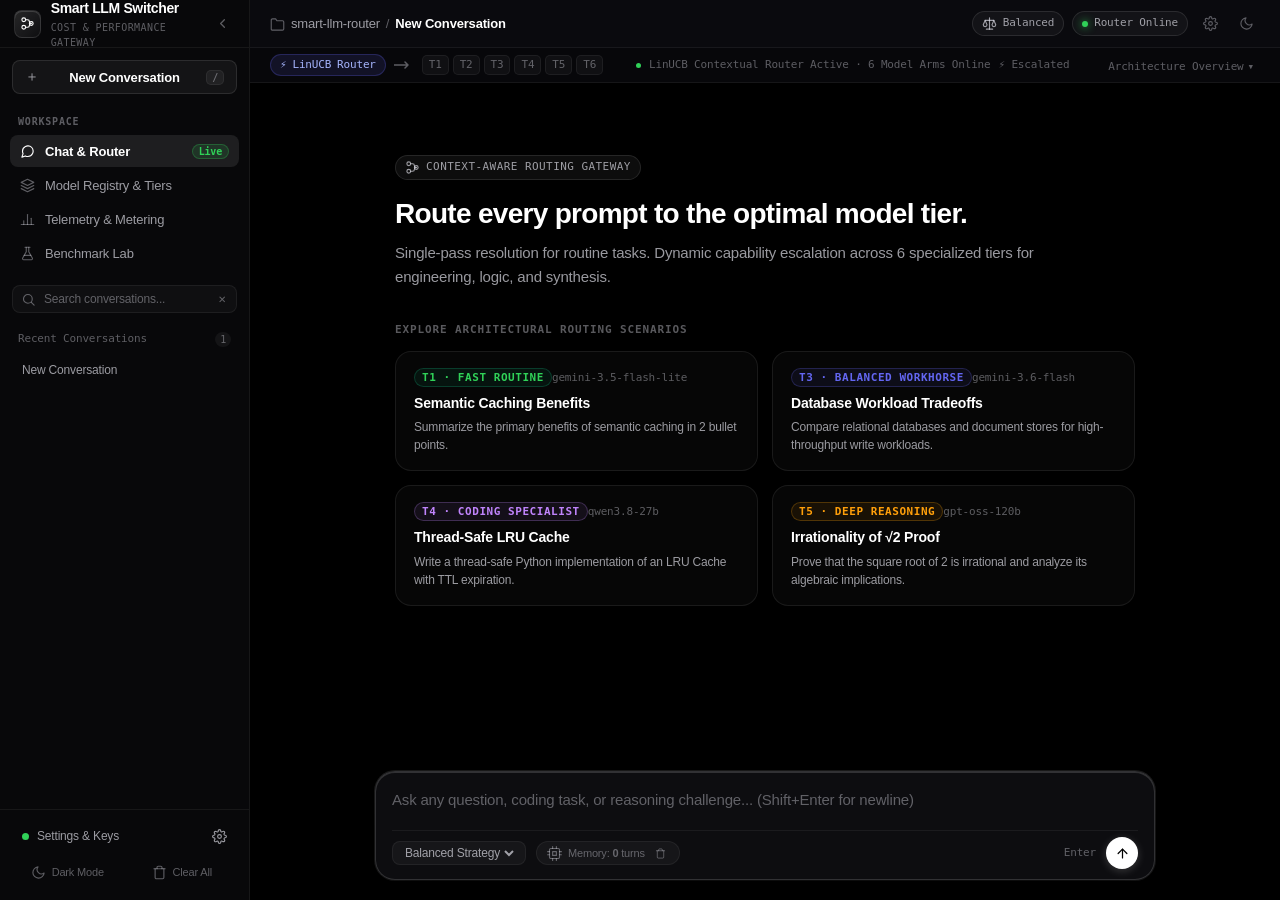
==== frontend/index.html @ 446f5438 "refactor: reorganize project into clean professional architecture (backend, frontend, docs, benchmar" ====
<!DOCTYPE html>
<html lang="en" data-theme="dark">
<head>
  <meta charset="UTF-8" />
  <meta name="viewport" content="width=device-width, initial-scale=1.0" />
  <title>Smart LLM Switcher | Context-Aware Cost &amp; Performance Gateway</title>
  <link rel="icon" href="data:image/svg+xml,<svg xmlns='http://www.w3.org/2000/svg' viewBox='0 0 24 24' fill='none' stroke='%23EDEDEF' stroke-width='2' stroke-linecap='round' stroke-linejoin='round'><circle cx='6' cy='6' r='3'/><circle cx='6' cy='18' r='3'/><circle cx='18' cy='12' r='3'/><path d='M9 6h3a3 3 0 0 1 3 3v0a3 3 0 0 0 3 3'/><path d='M9 18h3a3 3 0 0 0 3-3v0a3 3 0 0 1 3-3'/></svg>" />
  <link rel="stylesheet" href="/static/vendor/katex.min.css" />
  <link rel="stylesheet" href="/static/style.css?v=2.7" />
</head>
<body>
<!-- Global SVG Symbols Defs -->
<svg width="0" height="0" style="position:absolute" aria-hidden="true">
  <defs>
    <!-- Smart LLM Router Emblem -->
    <symbol id="i-router" viewBox="0 0 24 24" fill="none" stroke="currentColor" stroke-width="1.8" stroke-linecap="round" stroke-linejoin="round">
      <rect x="2" y="14" width="20" height="8" rx="2"/>
      <path d="M6 18h.01M10 18h.01"/>
      <path d="M14 6l-2-4-2 4"/>
      <path d="M12 2v8"/>
      <path d="M4 10a8 8 0 0 1 16 0"/>
    </symbol>
    <symbol id="i-node-switch" viewBox="0 0 24 24" fill="none" stroke="currentColor" stroke-width="1.8" stroke-linecap="round" stroke-linejoin="round">
      <circle cx="6" cy="6" r="3"/>
      <circle cx="6" cy="18" r="3"/>
      <circle cx="18" cy="12" r="3"/>
      <path d="M9 6h3a3 3 0 0 1 3 3v0a3 3 0 0 0 3 3"/>
      <path d="M9 18h3a3 3 0 0 0 3-3v0a3 3 0 0 1 3-3"/>
    </symbol>
    <symbol id="i-bolt" viewBox="0 0 24 24" fill="none" stroke="currentColor" stroke-width="1.8" stroke-linecap="round" stroke-linejoin="round">
      <polygon points="13 2 3 14 12 14 11 22 21 10 12 10 13 2"/>
    </symbol>
    <symbol id="i-layers" viewBox="0 0 24 24" fill="none" stroke="currentColor" stroke-width="1.8" stroke-linecap="round" stroke-linejoin="round">
      <polygon points="12 2 2 7 12 12 22 7 12 2"/>
      <polyline points="2 17 12 22 22 17"/>
      <polyline points="2 12 12 17 22 12"/>
    </symbol>
    <symbol id="i-chev-left" viewBox="0 0 24 24" fill="none" stroke="currentColor" stroke-width="2" stroke-linecap="round" stroke-linejoin="round">
      <path d="M15 18l-6-6 6-6"/>
    </symbol>
    <symbol id="i-chev-down" viewBox="0 0 24 24" fill="none" stroke="currentColor" stroke-width="2" stroke-linecap="round" stroke-linejoin="round">
      <path d="M6 9l6 6 6-6"/>
    </symbol>
    <symbol id="i-search" viewBox="0 0 24 24" fill="none" stroke="currentColor" stroke-width="1.8" stroke-linecap="round" stroke-linejoin="round">
      <circle cx="11" cy="11" r="7"/><path d="M16.5 16.5 21 21"/>
    </symbol>
    <symbol id="i-chat" viewBox="0 0 24 24" fill="none" stroke="currentColor" stroke-width="1.8" stroke-linecap="round" stroke-linejoin="round">
      <path d="M21 11.5a8.38 8.38 0 0 1-.9 3.8 8.5 8.5 0 0 1-7.6 4.7 8.38 8.38 0 0 1-3.8-.9L3 21l1.9-5.7a8.38 8.38 0 0 1-.9-3.8 8.5 8.5 0 0 1 4.7-7.6 8.38 8.38 0 0 1 3.8-.9h.5a8.48 8.48 0 0 1 8 8v.5z"/>
    </symbol>
    <symbol id="i-chart" viewBox="0 0 24 24" fill="none" stroke="currentColor" stroke-width="1.8" stroke-linecap="round" stroke-linejoin="round">
      <line x1="18" y1="20" x2="18" y2="10"/>
      <line x1="12" y1="20" x2="12" y2="4"/>
      <line x1="6" y1="20" x2="6" y2="14"/>
      <line x1="2" y1="20" x2="22" y2="20"/>
    </symbol>
    <symbol id="i-flask" viewBox="0 0 24 24" fill="none" stroke="currentColor" stroke-width="1.8" stroke-linecap="round" stroke-linejoin="round">
      <path d="M10 2v7.31L4.1 19.46A2 2 0 0 0 5.8 22h12.4a2 2 0 0 0 1.7-2.54L14 9.31V2"/>
      <line x1="8" y1="2" x2="16" y2="2"/>
      <line x1="6.8" y1="15" x2="17.2" y2="15"/>
    </symbol>
    <symbol id="i-gear" viewBox="0 0 24 24" fill="none" stroke="currentColor" stroke-width="1.8" stroke-linecap="round" stroke-linejoin="round">
      <circle cx="12" cy="12" r="3"/>
      <path d="M19.4 15a1.65 1.65 0 0 0 .33 1.82l.06.06a2 2 0 0 1 0 2.83 2 2 0 0 1-2.83 0l-.06-.06a1.65 1.65 0 0 0-1.82-.33 1.65 1.65 0 0 0-1 1.51V21a2 2 0 0 1-2 2 2 2 0 0 1-2-2v-.09A1.65 1.65 0 0 0 9 19.4a1.65 1.65 0 0 0-1.82.33l-.06.06a2 2 0 0 1-2.83 0 2 2 0 0 1 0-2.83l.06-.06a1.65 1.65 0 0 0 .33-1.82 1.65 1.65 0 0 0-1.51-1H3a2 2 0 0 1-2-2 2 2 0 0 1 2-2h.09A1.65 1.65 0 0 0 4.6 9a1.65 1.65 0 0 0-.33-1.82l-.06-.06a2 2 0 0 1 0-2.83 2 2 0 0 1 2.83 0l.06.06a1.65 1.65 0 0 0 1.82.33H9a1.65 1.65 0 0 0 1-1.51V3a2 2 0 0 1 2-2 2 2 0 0 1 2 2v.09a1.65 1.65 0 0 0 1 1.51 1.65 1.65 0 0 0 1.82-.33l.06-.06a2 2 0 0 1 2.83 0 2 2 0 0 1 0 2.83l-.06.06a1.65 1.65 0 0 0-.33 1.82V9a1.65 1.65 0 0 0 1.51 1H21a2 2 0 0 1 2 2 2 2 0 0 1-2 2h-.09a1.65 1.65 0 0 0-1.51 1z"/>
    </symbol>
    <symbol id="i-moon" viewBox="0 0 24 24" fill="none" stroke="currentColor" stroke-width="1.8" stroke-linecap="round" stroke-linejoin="round">
      <path d="M21 12.79A9 9 0 1 1 11.21 3 7 7 0 0 0 21 12.79z"/>
    </symbol>
    <symbol id="i-sun" viewBox="0 0 24 24" fill="none" stroke="currentColor" stroke-width="1.8" stroke-linecap="round" stroke-linejoin="round">
      <circle cx="12" cy="12" r="5"/>
      <line x1="12" y1="1" x2="12" y2="3"/>
      <line x1="12" y1="21" x2="12" y2="23"/>
      <line x1="4.22" y1="4.22" x2="5.64" y2="5.64"/>
      <line x1="18.36" y1="18.36" x2="19.78" y2="19.78"/>
      <line x1="1" y1="12" x2="3" y2="12"/>
      <line x1="21" y1="12" x2="23" y2="12"/>
      <line x1="4.22" y1="19.78" x2="5.64" y2="18.36"/>
      <line x1="18.36" y1="5.64" x2="19.78" y2="4.22"/>
    </symbol>
    <symbol id="i-trash" viewBox="0 0 24 24" fill="none" stroke="currentColor" stroke-width="1.8" stroke-linecap="round" stroke-linejoin="round">
      <polyline points="3 6 5 6 21 6"/>
      <path d="M19 6v14a2 2 0 0 1-2 2H7a2 2 0 0 1-2-2V6m3 0V4a2 2 0 0 1 2-2h4a2 2 0 0 1 2 2v2"/>
    </symbol>
    <symbol id="i-cpu" viewBox="0 0 24 24" fill="none" stroke="currentColor" stroke-width="1.8" stroke-linecap="round" stroke-linejoin="round">
      <rect x="4" y="4" width="16" height="16" rx="2"/>
      <rect x="9" y="9" width="6" height="6"/>
      <line x1="9" y1="1" x2="9" y2="4"/>
      <line x1="15" y1="1" x2="15" y2="4"/>
      <line x1="9" y1="20" x2="9" y2="23"/>
      <line x1="15" y1="20" x2="15" y2="23"/>
      <line x1="20" y1="9" x2="23" y2="9"/>
      <line x1="20" y1="14" x2="23" y2="14"/>
      <line x1="1" y1="9" x2="4" y2="9"/>
      <line x1="1" y1="14" x2="4" y2="14"/>
    </symbol>
    <symbol id="i-swap" viewBox="0 0 24 24" fill="none" stroke="currentColor" stroke-width="1.8" stroke-linecap="round" stroke-linejoin="round">
      <polyline points="17 1 21 5 17 9"/>
      <path d="M3 11V9a4 4 0 0 1 4-4h14"/>
      <polyline points="7 23 3 19 7 15"/>
      <path d="M21 13v2a4 4 0 0 1-4 4H3"/>
    </symbol>
    <symbol id="i-eye" viewBox="0 0 24 24" fill="none" stroke="currentColor" stroke-width="1.8" stroke-linecap="round" stroke-linejoin="round">
      <path d="M1 12s4-8 11-8 11 8 11 8-4 8-11 8-11-8-11-8z"/>
      <circle cx="12" cy="12" r="3"/>
    </symbol>
    <symbol id="i-lock" viewBox="0 0 24 24" fill="none" stroke="currentColor" stroke-width="1.8" stroke-linecap="round" stroke-linejoin="round">
      <rect x="3" y="11" width="18" height="11" rx="2" ry="2"/>
      <path d="M7 11V7a5 5 0 0 1 10 0v4"/>
    </symbol>
    <symbol id="i-arrow-up" viewBox="0 0 24 24" fill="none" stroke="currentColor" stroke-width="2" stroke-linecap="round" stroke-linejoin="round">
      <line x1="12" y1="19" x2="12" y2="5"/>
      <polyline points="5 12 12 5 19 12"/>
    </symbol>
    <symbol id="i-stop" viewBox="0 0 24 24" fill="currentColor">
      <rect x="6" y="6" width="12" height="12" rx="2"/>
    </symbol>
    <symbol id="i-bars" viewBox="0 0 24 24" fill="none" stroke="currentColor" stroke-width="2" stroke-linecap="round" stroke-linejoin="round">
      <line x1="3" y1="12" x2="21" y2="12"/>
      <line x1="3" y1="6" x2="21" y2="6"/>
      <line x1="3" y1="18" x2="21" y2="18"/>
    </symbol>
    <symbol id="i-copy" viewBox="0 0 24 24" fill="none" stroke="currentColor" stroke-width="1.8" stroke-linecap="round" stroke-linejoin="round">
      <rect x="9" y="9" width="13" height="13" rx="2" ry="2"/>
      <path d="M5 15H4a2 2 0 0 1-2-2V4a2 2 0 0 1 2-2h9a2 2 0 0 1 2 2v1"/>
    </symbol>
    <symbol id="i-thumb-up" viewBox="0 0 24 24" fill="none" stroke="currentColor" stroke-width="1.8" stroke-linecap="round" stroke-linejoin="round">
      <path d="M14 9V5a3 3 0 0 0-3-3l-4 9v11h11.28a2 2 0 0 0 2-1.7l1.38-9a2 2 0 0 0-2-2.3zM7 22H4a2 2 0 0 1-2-2v-7a2 2 0 0 1 2-2h3"/>
    </symbol>
    <symbol id="i-thumb-down" viewBox="0 0 24 24" fill="none" stroke="currentColor" stroke-width="1.8" stroke-linecap="round" stroke-linejoin="round">
      <path d="M10 15v4a3 3 0 0 0 3 3l4-9V2H5.72a2 2 0 0 0-2 1.7l-1.38 9a2 2 0 0 0 2 2.3zm7-13h3a2 2 0 0 1 2 2v7a2 2 0 0 1-2 2h-3"/>
    </symbol>
    <symbol id="i-code" viewBox="0 0 24 24" fill="none" stroke="currentColor" stroke-width="1.8" stroke-linecap="round" stroke-linejoin="round">
      <polyline points="16 18 22 12 16 6"/>
      <polyline points="8 6 2 12 8 18"/>
    </symbol>
    <symbol id="i-check" viewBox="0 0 24 24" fill="none" stroke="currentColor" stroke-width="2.2" stroke-linecap="round" stroke-linejoin="round">
      <polyline points="20 6 9 17 4 12"/>
    </symbol>
    <symbol id="i-folder" viewBox="0 0 24 24" fill="none" stroke="currentColor" stroke-width="1.8" stroke-linecap="round" stroke-linejoin="round">
      <path d="M22 19a2 2 0 0 1-2 2H4a2 2 0 0 1-2-2V5a2 2 0 0 1 2-2h5l2 3h9a2 2 0 0 1 2 2z"/>
    </symbol>
    <symbol id="i-scale" viewBox="0 0 24 24" fill="none" stroke="currentColor" stroke-width="1.8" stroke-linecap="round" stroke-linejoin="round">
      <path d="M12 3v18"/>
      <path d="M7 21h10"/>
      <path d="M5 7h14"/>
      <path d="M5 7l-3 7a3 3 0 0 0 6 0L5 7z"/>
      <path d="M19 7l-3 7a3 3 0 0 0 6 0L19 7z"/>
    </symbol>
    <symbol id="i-trend-down" viewBox="0 0 24 24" fill="none" stroke="currentColor" stroke-width="1.8" stroke-linecap="round" stroke-linejoin="round">
      <polyline points="23 18 13.5 8.5 8.5 13.5 1 6"/>
      <polyline points="17 18 23 18 23 12"/>
    </symbol>
    <symbol id="i-dollar" viewBox="0 0 24 24" fill="none" stroke="currentColor" stroke-width="1.8" stroke-linecap="round" stroke-linejoin="round">
      <line x1="12" y1="1" x2="12" y2="23"/>
      <path d="M17 5H9.5a3.5 3.5 0 0 0 0 7h5a3.5 3.5 0 0 1 0 7H6"/>
    </symbol>
  </defs>
</svg>

  <div class="app-layout" id="app-layout">
    
    <!-- ============================================================ -->
    <!-- 1. CLEAN LEFT-HAND SIDEBAR                                   -->
    <!-- ============================================================ -->
    <aside class="sidebar" id="sidebar">
      
      <!-- Brand & Version Header -->
      <div class="sidebar-header">
        <div class="brand">
          <div class="logo-icon">
            <svg class="icon-sym" aria-hidden="true"><use href="#i-node-switch"/></svg>
          </div>
          <div class="brand-text">
            <div class="brand-title-row">
              <span class="brand-title">Smart LLM Switcher</span>
            </div>
            <span class="brand-tagline">Cost &amp; Performance Gateway</span>
          </div>
        </div>
        <button class="btn-icon sidebar-collapse-btn" id="sidebar-collapse-btn" title="Collapse Sidebar [Ctrl+B]" aria-label="Collapse Sidebar">
          <span class="icon"><svg class="icon-sym" aria-hidden="true"><use href="#i-chev-left"/></svg></span>
        </button>
      </div>

      <!-- Action: New Conversation CTA -->
      <div class="sidebar-actions">
        <button class="btn-new-chat" id="new-chat-btn" title="Start a new chat session [Ctrl+N]">
          <span class="plus-icon">＋</span>
          <span>New Conversation</span>
          <span class="kbd-badge">/</span>
        </button>
      </div>

      <!-- Navigation Views -->
      <div class="sidebar-nav-section">
        <div class="nav-section-label">WORKSPACE</div>
        <button class="sidebar-nav-item active" id="nav-chat-btn" data-view="chat">
          <span class="nav-icon"><svg class="icon-sym" aria-hidden="true"><use href="#i-chat"/></svg></span>
          <span class="nav-text">Chat &amp; Router</span>
          <span class="nav-badge pulse">Live</span>
        </button>
        <button class="sidebar-nav-item" id="nav-registry-btn" data-view="registry">
          <span class="nav-icon"><svg class="icon-sym" aria-hidden="true"><use href="#i-layers"/></svg></span>
          <span class="nav-text">Model Registry &amp; Tiers</span>
        </button>
        <button class="sidebar-nav-item" id="nav-dashboard-btn" data-view="dashboard">
          <span class="nav-icon"><svg class="icon-sym" aria-hidden="true"><use href="#i-chart"/></svg></span>
          <span class="nav-text">Telemetry &amp; Metering</span>
        </button>
        <button class="sidebar-nav-item" id="nav-benchmark-btn" data-view="benchmark">
          <span class="nav-icon"><svg class="icon-sym" aria-hidden="true"><use href="#i-flask"/></svg></span>
          <span class="nav-text">Benchmark Lab</span>
        </button>
      </div>

      <!-- Session Search Filter -->
      <div class="sidebar-search">
        <div class="search-input-wrap">
          <span class="search-icon"><svg class="icon-sym" aria-hidden="true"><use href="#i-search"/></svg></span>
          <input type="text" id="session-search-input" placeholder="Search conversations..." autocomplete="off" />
          <button class="btn-clear-search hidden" id="clear-search-btn" title="Clear search">✕</button>
        </div>
      </div>

      <!-- Scrollable Conversation Sessions List -->
      <div class="sidebar-sessions-section">
        <div class="sessions-label-row">
          <span class="sessions-label">Recent Conversations</span>
          <span class="sessions-count" id="sessions-count-badge">0</span>
        </div>
        <div class="session-list" id="session-list">
          <!-- Dynamic session items inserted here -->
        </div>
      </div>

      <!-- Sidebar Footer -->
      <div class="sidebar-footer">
        <button class="sidebar-footer-btn" id="open-settings-btn" title="Provider Settings &amp; API Keys">
          <div class="footer-btn-left">
            <span class="status-dot-indicator" id="sidebar-provider-dot" title="Checking providers..."></span>
            <span class="footer-btn-text">Settings &amp; Keys</span>
          </div>
          <span class="gear-icon"><svg class="icon-sym" aria-hidden="true"><use href="#i-gear"/></svg></span>
        </button>
        <div class="sidebar-footer-row">
          <button class="btn-sidebar-tool" id="theme-toggle-btn" title="Toggle Theme (Dark / Light)">
            <span class="theme-icon" id="theme-icon"><svg class="icon-sym" aria-hidden="true"><use href="#i-moon"/></svg></span>
            <span class="tool-text" id="theme-text">Dark Mode</span>
          </button>
          <button class="btn-sidebar-tool danger" id="clear-all-sessions-btn" title="Clear conversation history">
            <span class="trash-icon"><svg class="icon-sym" aria-hidden="true"><use href="#i-trash"/></svg></span>
            <span class="tool-text">Clear All</span>
          </button>
        </div>
      </div>
    </aside>

    <!-- Sidebar Backdrop for Mobile -->
    <div class="sidebar-backdrop" id="sidebar-backdrop"></div>

    <!-- ============================================================ -->
    <!-- 2. MAIN CENTER STAGE (CANVAS & PANELS)                       -->
    <!-- ============================================================ -->
    <main class="main-canvas" id="main-canvas">
      
      <!-- Top Workspace Header -->
      <header class="canvas-header">
        <div class="header-left">
          <button class="btn-icon sidebar-open-btn" id="sidebar-open-btn" title="Open Sidebar" aria-label="Open Sidebar">
            <span class="icon"><svg class="icon-sym" aria-hidden="true"><use href="#i-bars"/></svg></span>
          </button>
          <div class="workspace-crumb">
            <span class="crumb-icon"><svg class="icon-sym" aria-hidden="true"><use href="#i-folder"/></svg></span>
            <span class="crumb-project">smart-llm-router</span>
            <span class="crumb-sep">/</span>
            <span class="crumb-active-title" id="active-session-title">New Conversation</span>
          </div>
        </div>

        <div class="header-right">
          <!-- Strategy Pill Selector -->
          <div class="strategy-badge-pill" id="header-strategy-badge" title="Active Routing Strategy">
            <span class="pill-icon"><svg class="icon-sym" aria-hidden="true"><use href="#i-scale"/></svg></span>
            <span class="pill-label">Balanced</span>
          </div>
          <!-- Real-Time Router Online Status -->
          <div class="engine-status-pill" id="engine-status-badge" title="Provider Connectivity &amp; Routing Engine">
            <span class="status-pulse-dot"></span>
            <span class="status-text" id="engine-status-text">Router Online</span>
          </div>
          <!-- Quick Header Tools -->
          <button class="btn-icon header-tool-btn" id="header-settings-btn" title="Settings &amp; API Keys"><svg class="icon-sym" aria-hidden="true"><use href="#i-gear"/></svg></button>
          <button class="btn-icon header-tool-btn" id="header-theme-btn" title="Toggle Theme"><svg class="icon-sym" aria-hidden="true"><use href="#i-moon"/></svg></button>
        </div>
      </header>

      <!-- View Containers Wrapper -->
      <div class="views-wrapper">
        
        <!-- ------------------------------------------------------------ -->
        <!-- VIEW 1: CHAT & ROUTING STUDIO                                -->
        <!-- ------------------------------------------------------------ -->
        <section class="view-panel active" id="view-chat">
          <div class="chat-canvas-inner">
            
            <!-- SLEEK 40px HORIZONTAL LIVE ROUTING TOPOLOGY BAR -->
            <div class="architecture-ribbon" id="architecture-pipeline-card">
              <div class="ribbon-bar">
                
                <!-- Topology Flow Nodes -->
                <div class="topology-nodes-group">
                  <div class="topology-node analyzer" id="pnode-analyzer" title="Feature Extractor &amp; LinUCB Contextual Bandit Router">
                    <span class="top-node-icon">⚡</span>
                    <span class="top-node-label">LinUCB</span>
                    <span class="top-node-model" id="pnode-analyzer-state">Router</span>
                  </div>

                  <div class="topology-connector" id="pipeline-flow-connector" title="Dynamic Routing Pipeline">
                    <svg class="conn-svg" width="20" height="10" viewBox="0 0 20 10" fill="none">
                      <path d="M0 5h14m-3-3l3 3-3 3" stroke="currentColor" stroke-width="1.5" stroke-linecap="round" stroke-linejoin="round"/>
                    </svg>
                  </div>

                  <div class="topology-tiers-flow">
                    <div class="topology-tier-node rnode-tier" id="pnode-tier_1" data-tier="tier_1" title="Tier 1: Gemini 3.5 Flash-Lite (Fast / Routine)">
                      <span class="node-tier-num">T1</span>
                    </div>
                    <div class="topology-tier-node rnode-tier" id="pnode-tier_2" data-tier="tier_2" title="Tier 2: Groq GPT-OSS 20B (Fast General)">
                      <span class="node-tier-num">T2</span>
                    </div>
                    <div class="topology-tier-node rnode-tier" id="pnode-tier_3" data-tier="tier_3" title="Tier 3: Gemini 3.6 Flash (Balanced Workhorse)">
                      <span class="node-tier-num">T3</span>
                    </div>
                    <div class="topology-tier-node rnode-tier" id="pnode-tier_4" data-tier="tier_4" title="Tier 4: Groq Qwen3.8 27B (Coding Specialist)">
                      <span class="node-tier-num">T4</span>
                    </div>
                    <div class="topology-tier-node rnode-tier" id="pnode-tier_5" data-tier="tier_5" title="Tier 5: Groq GPT-OSS 120B (Deep Reasoning)">
                      <span class="node-tier-num">T5</span>
                    </div>
                    <div class="topology-tier-node rnode-tier" id="pnode-tier_6" data-tier="tier_6" title="Tier 6: Gemini 3.8 Flash (High Capability)">
                      <span class="node-tier-num">T6</span>
                    </div>
                  </div>
                </div>

                <!-- Live Telemetry Status Pill -->
                <div class="ribbon-status-group">
                  <span class="status-indicator-dot" id="pipeline-status-dot"></span>
                  <span class="ribbon-status-msg" id="pipeline-status-msg">LinUCB Contextual Router Active · 6 Model Arms Online</span>
                  <div class="escalation-indicator-pill hidden" id="pipeline-escalation-pill">
                    <span class="esc-icon">⚡</span>
                    <span class="esc-text" id="pipeline-escalation-text">Escalated</span>
                  </div>
                </div>

                <!-- Architecture Overview Toggle Button -->
                <div class="ribbon-actions">
                  <button type="button" class="btn-ribbon-toggle" id="ribbon-toggle-btn" title="Toggle 6-Tier Architecture Overview">
                    <span>Architecture Overview</span>
                    <span class="toggle-arrow" id="ribbon-toggle-arrow">▾</span>
                  </button>
                </div>
              </div>

              <!-- Collapsible Tiers Drawer -->
              <div class="ribbon-drawer collapsed" id="ribbon-drawer">
                <div class="drawer-detail-grid">
                  <div class="drawer-tier-spec">
                    <div class="dts-tag">LINUCB ROUTER</div>
                    <div class="dts-name">Contextual Bandit</div>
                    <div class="dts-desc">Online ridge regression, 8D TF-IDF + SVD features &amp; MCDA eligibility filter</div>
                  </div>
                  <div class="drawer-tier-spec">
                    <div class="dts-tag t1">TIER 1 · ROUTINE</div>
                    <div class="dts-name">Gemini 3.5 Flash-Lite</div>
                    <div class="dts-desc">Fast classification, summaries &amp; routine requests</div>
                  </div>
                  <div class="drawer-tier-spec">
                    <div class="dts-tag t2">TIER 2 · GENERAL</div>
                    <div class="dts-name">Groq GPT-OSS 20B</div>
                    <div class="dts-desc">High token velocity general chat &amp; low latency tasks</div>
                  </div>
                  <div class="drawer-tier-spec">
                    <div class="dts-tag t3">TIER 3 · BALANCED</div>
                    <div class="dts-name">Gemini 3.6 Flash</div>
                    <div class="dts-desc">Balanced performance for multi-domain problem solving</div>
                  </div>
                  <div class="drawer-tier-spec">
                    <div class="dts-tag t4">TIER 4 · CODING</div>
                    <div class="dts-name">Groq Qwen3.8 27B</div>
                    <div class="dts-desc">Algorithmic coding, debugging &amp; syntax generation</div>
                  </div>
                  <div class="drawer-tier-spec">
                    <div class="dts-tag t5">TIER 5 · REASONING</div>
                    <div class="dts-name">Groq GPT-OSS 120B</div>
                    <div class="dts-desc">Deep chain-of-thought, mathematical proofs &amp; logic</div>
                  </div>
                  <div class="drawer-tier-spec">
                    <div class="dts-tag t6">TIER 6 · HIGH CAPABILITY</div>
                    <div class="dts-name">Gemini 3.8 Flash</div>
                    <div class="dts-desc">Frontier-grade synthesis, complex architectural analysis</div>
                  </div>
                </div>
              </div>
            </div>

            <!-- Chat Messages Container (Only Middle Container Scrolls) -->
            <div class="chat-messages" id="chat-messages">
              <!-- Dynamically populated by app.js (Welcome Hero or Conversation turns) -->
            </div>

            <!-- Permanently Anchored Monolithic Prompt Composer Dock -->
            <div class="composer-container">
              <form class="composer-card" id="composer-form">
                
                <!-- Textarea Row at Top of Composer Dock -->
                <div class="composer-input-row">
                  <textarea 
                    id="query-input" 
                    class="query-input" 
                    rows="1" 
                    placeholder="Ask any question, coding task, or reasoning challenge... (Shift+Enter for newline)"
                    required
                  ></textarea>
                </div>

                <!-- Integrated Bottom Action Toolbar Inside Composer Dock -->
                <div class="composer-action-toolbar">
                  <div class="composer-toolbar-left">
                    <div class="strategy-selector-wrapper">
                      <div class="select-styled-wrap">
                        <select id="strategy-select" class="strategy-select" title="Active Routing Strategy">
                          <option value="balanced" selected>Balanced Strategy</option>
                          <option value="lowest_cost">Lowest Cost</option>
                          <option value="fastest">Fastest Response</option>
                          <option value="highest_quality">Highest Quality</option>
                        </select>
                      </div>
                    </div>

                    <div class="context-pill" id="context-pill" title="Conversation Memory Window">
                      <span class="context-icon"><svg class="icon-sym" aria-hidden="true"><use href="#i-cpu"/></svg></span>
                      <span>Memory: <strong id="context-turn-count">0</strong> turns</span>
                      <button type="button" class="btn-clear-context" id="clear-context-btn" title="Reset Conversation Memory" aria-label="Clear Memory">
                        <svg class="icon-sym" aria-hidden="true"><use href="#i-trash"/></svg>
                      </button>
                    </div>
                  </div>

                  <div class="composer-toolbar-right">
                    <span class="kbd-hint"><kbd>Enter</kbd></span>
                    <!-- Send / Stop Button (High-Contrast 32px x 32px) -->
                    <button type="submit" id="send-stop-btn" class="btn-send-stop" title="Send Message (Enter)">
                      <span class="btn-icon-inner" id="send-btn-icon"><svg class="icon-sym" aria-hidden="true"><use href="#i-arrow-up"/></svg></span>
                    </button>
                  </div>
                </div>

              </form>
            </div>

          </div>
        </section>

        <!-- ------------------------------------------------------------ -->
        <!-- VIEW 2: MODEL REGISTRY & TIERS (DYNAMIC LIVE CATALOG)        -->
        <!-- ------------------------------------------------------------ -->
        <section class="view-panel" id="view-registry">
          <div class="registry-container">
            <div class="view-header">
              <div class="view-title-group">
                <h2>Model Registry &amp; Architecture Tiers</h2>
                <p class="subtitle">Live catalog of the 6 response model tiers and contextual bandit arms dynamically loaded from the backend registry.</p>
              </div>
              <button id="refresh-registry-btn" class="btn-secondary">
                <span>↻</span> Refresh Catalog
              </button>
            </div>

            <!-- Registry Overview Summary Cards -->
            <div class="registry-summary-grid">
              <div class="summary-card">
                <span class="card-title">Active Models</span>
                <span class="big-metric" id="reg-total-models">6</span>
                <span class="card-desc">6 Calibrated Model Arms</span>
              </div>
              <div class="summary-card">
                <span class="card-title">Token Pricing Range</span>
                <span class="big-metric text-green" id="reg-price-range">$0.05 – $1.20</span>
                <span class="card-desc">USD per 1M tokens (In / Out)</span>
              </div>
              <div class="summary-card">
                <span class="card-title">Fastest Response</span>
                <span class="big-metric text-blue" id="reg-min-lat">~200 ms</span>
                <span class="card-desc">Tier 2 Groq GPT-OSS 20B</span>
              </div>
              <div class="summary-card">
                <span class="card-title">Max Context Window</span>
                <span class="big-metric" id="reg-max-context">1,000,000</span>
                <span class="card-desc">Google Gemini Architecture</span>
              </div>
            </div>

            <!-- Dynamic Model Registry Table -->
            <div class="panel-card table-panel">
              <div class="table-header">
                <div class="table-title-group">
                  <h3>Active Multi-Tier Specifications</h3>
                  <span class="table-hint">Synchronized in real time with <code>app/registry.py</code></span>
                </div>
              </div>
              <div class="table-responsive">
                <table class="data-table" id="registry-table">
                  <thead>
                    <tr>
                      <th>Tier</th>
                      <th>Model Name</th>
                      <th>Provider</th>
                      <th>Quality</th>
                      <th>Reasoning</th>
                      <th>Coding</th>
                      <th>Price per 1M (In / Out)</th>
                      <th>Latency</th>
                      <th>Context Window</th>
                      <th>Status</th>
                    </tr>
                  </thead>
                  <tbody id="registry-table-body">
                    <tr><td colspan="10" class="empty-state">Loading registered models from backend...</td></tr>
                  </tbody>
                </table>
              </div>
            </div>

            <!-- Architecture Tier Breakdown Cards Grid -->
            <div class="panel-card" style="margin-top: 24px;">
              <div class="table-header">
                <div class="table-title-group">
                  <h3>Tier Role &amp; Specialization Guidelines</h3>
                  <span class="table-hint">How the LinUCB Contextual Bandit routes incoming queries to optimal model arms</span>
                </div>
              </div>
              <div class="tier-guidelines-grid" id="tier-guidelines-grid">
                <!-- Dynamically populated or rendered -->
              </div>
            </div>

          </div>
        </section>

        <!-- ------------------------------------------------------------ -->
        <!-- VIEW 3: TELEMETRY & TRANSACTION METERING DASHBOARD           -->
        <!-- ------------------------------------------------------------ -->
        <section class="view-panel" id="view-dashboard">
          <div class="dashboard-container">
            <div class="view-header">
              <div class="view-title-group">
                <h2>Real-Time Telemetry &amp; Metering</h2>
                <p class="subtitle">Auditable transaction telemetry and cost optimization metrics recorded in SQLite <code>data/metrics.db</code>.</p>
              </div>
              <button id="refresh-dashboard-btn" class="btn-secondary">
                <span>↻</span> Refresh Telemetry
              </button>
            </div>

            <!-- Executive KPI Cards Grid -->
            <div class="metrics-grid">
              <div class="metric-card">
                <span class="metric-label">Total Requests</span>
                <span class="metric-val" id="stat-total-requests">0</span>
                <span class="metric-sub" id="stat-success-rate">Success: —</span>
              </div>
              <div class="metric-card highlight-savings">
                <span class="metric-label">Cumulative Cost Savings</span>
                <span class="metric-val text-green" id="stat-savings-usd">$0.000000</span>
                <span class="metric-sub text-green" id="stat-savings-pct">0.0% savings vs Tier 6 baseline</span>
              </div>
              <div class="metric-card">
                <span class="metric-label">Average Total Latency</span>
                <span class="metric-val" id="stat-avg-latency">0 ms</span>
                <span class="metric-sub" id="stat-analyzer-latency">Routing + Generation</span>
              </div>
              <div class="metric-card">
                <span class="metric-label">Total Incurred Cost</span>
                <span class="metric-val" id="stat-total-cost">$0.000000</span>
                <span class="metric-sub" id="stat-baseline-cost">Tier 6 Baseline: $0.000000</span>
              </div>
              <div class="metric-card">
                <span class="metric-label">Tokens Metered</span>
                <span class="metric-val" id="stat-total-tokens">0</span>
                <span class="metric-sub">Exact billing token count</span>
              </div>
              <div class="metric-card">
                <span class="metric-label">Adaptive Escalations &amp; Fallbacks</span>
                <span class="metric-val" id="stat-fallbacks">0</span>
                <span class="metric-sub" id="stat-escalations-sub">0 escalations · 0 failovers</span>
              </div>
            </div>

            <!-- Distribution Visualizers Grid -->
            <div class="dashboard-panels-grid">
              <div class="panel-card">
                <h3>6-Tier Architecture Distribution</h3>
                <div id="chart-tier-dist" class="bar-chart-container"></div>
              </div>
              <div class="panel-card">
                <h3>Provider &amp; Model Share</h3>
                <div id="chart-model-dist" class="bar-chart-container"></div>
              </div>
              <div class="panel-card">
                <h3>Task Type Classification</h3>
                <div id="chart-task-dist" class="bar-chart-container"></div>
              </div>
              <div class="panel-card">
                <h3>Complexity Breakdown</h3>
                <div id="chart-complexity-dist" class="bar-chart-container"></div>
              </div>
            </div>

            <!-- LinUCB Multi-Armed Bandit Telemetry Panel -->
            <div class="panel-card table-panel" style="margin-bottom: 24px;">
              <div class="table-header">
                <div class="table-title-group">
                  <h3>LinUCB Contextual Bandit Telemetry &amp; Online Learning</h3>
                  <span class="table-hint">Upper Confidence Bound (UCB) online ridge regression parameters, arm pull counts, and cumulative reward feedback</span>
                </div>
              </div>
              <div class="table-responsive">
                <table class="data-table" id="bandit-arms-table">
                  <thead>
                    <tr>
                      <th>Tier Arm</th>
                      <th>Model ID</th>
                      <th>Pull Count</th>
                      <th>Total Reward (Σ R)</th>
                      <th>Mean Reward (R̄)</th>
                      <th>Exploration (α)</th>
                      <th>Learning Status</th>
                    </tr>
                  </thead>
                  <tbody id="bandit-arms-tbody">
                    <tr><td colspan="7" class="empty-state">Loading LinUCB bandit parameters...</td></tr>
                  </tbody>
                </table>
              </div>
            </div>

            <!-- Live Transaction History Table -->
            <div class="panel-card table-panel">
              <div class="table-header">
                <div class="table-title-group">
                  <h3>Transaction Audit Trail</h3>
                  <span class="table-hint">Live records from SQLite database. Click any row to inspect complete routing scoreboard &amp; tokens.</span>
                </div>
              </div>
              <div class="table-responsive">
                <table class="data-table" id="history-table">
                  <thead>
                    <tr>
                      <th>Time</th>
                      <th>Query</th>
                      <th>Task Type</th>
                      <th>Complexity</th>
                      <th>Served Model &amp; Tier</th>
                      <th>Latency</th>
                      <th>Cost (USD)</th>
                      <th>Fallback</th>
                      <th>Status</th>
                    </tr>
                  </thead>
                  <tbody id="history-tbody">
                    <tr><td colspan="9" class="empty-state">Loading transaction audit trail...</td></tr>
                  </tbody>
                </table>
              </div>
            </div>
          </div>
        </section>

        <!-- ------------------------------------------------------------ -->
        <!-- VIEW 4: RESEARCH BENCHMARK LAB                               -->
        <!-- ------------------------------------------------------------ -->
        <section class="view-panel" id="view-benchmark">
          <div class="benchmark-container">
            <div class="view-header">
              <div class="view-title-group">
                <h2>Research Benchmark Lab</h2>
                <p class="subtitle">Empirical evaluation comparing Baseline 1 (Uniform Tier 6 Gemini 3.8 Flash), Baseline 2 (Static Routing), and our Context-Aware Smart LLM Switcher.</p>
              </div>
              <button id="run-benchmark-btn" class="btn-primary">
                <span>▶</span> Run Multi-Domain Benchmark
              </button>
            </div>

            <!-- Benchmark KPI Summary Cards -->
            <div class="benchmark-summary-grid" id="benchmark-summary-cards" style="display:none;">
              <div class="summary-card highlight">
                <span class="card-title">Overall Cost Reduction</span>
                <span class="big-metric text-green" id="bm-overall-savings">0%</span>
                <span class="card-desc" id="bm-saved-dollars">$0.00 saved vs Baseline 1</span>
              </div>
              <div class="summary-card">
                <span class="card-title">Latency Speedup</span>
                <span class="big-metric text-blue" id="bm-overall-speedup">0%</span>
                <span class="card-desc">Turnaround acceleration</span>
              </div>
              <div class="summary-card">
                <span class="card-title">Smart Router Cost</span>
                <span class="big-metric" id="bm-smart-cost">$0.00</span>
                <span class="card-desc" id="bm-baseline-cost">vs Baseline 1: $0.00</span>
              </div>
            </div>

            <!-- Evaluation Matrix Table -->
            <div class="panel-card table-panel">
              <div class="table-header">
                <div class="table-title-group">
                  <h3>Benchmark Evaluation Matrix</h3>
                  <span class="table-hint">Side-by-side cost and latency comparison across query domains</span>
                </div>
              </div>
              <div class="table-responsive">
                <table class="data-table benchmark-table" id="benchmark-table">
                  <thead>
                    <tr>
                      <th>Query &amp; Domain</th>
                      <th>Baseline 1 (Uniform Tier 6)</th>
                      <th>Baseline 2 (Static Routing)</th>
                      <th>Smart LLM Switcher</th>
                      <th>Cost Savings</th>
                      <th>Speedup</th>
                    </tr>
                  </thead>
                  <tbody id="benchmark-tbody">
                    <tr>
                      <td colspan="6" class="empty-state">
                        Click "Run Multi-Domain Benchmark" to execute the comparative evaluation suite.
                      </td>
                    </tr>
                  </tbody>
                </table>
              </div>
            </div>
          </div>
        </section>

      </div>
    </main>

  </div>

  <!-- ============================================================ -->
  <!-- 3. SETTINGS & PROVIDER CONFIGURATION MODAL                   -->
  <!-- ============================================================ -->
  <div class="modal hidden" id="settings-modal">
    <div class="modal-backdrop" id="settings-backdrop"></div>
    <div class="modal-content settings-modal-content">
      
      <!-- Modal Header -->
      <div class="modal-header">
        <div class="modal-title-group">
          <h3><svg class="icon-sym" aria-hidden="true"><use href="#i-gear"/></svg> Provider Settings &amp; API Keys</h3>
          <p class="modal-subtitle">Configure provider API credentials and endpoints for the 6 Architecture Tiers.</p>
        </div>
        <button class="btn-close" id="close-settings-btn" aria-label="Close Settings">✕</button>
      </div>

      <!-- Modal Body with Provider Tabs -->
      <div class="modal-body settings-body">
        
        <!-- Provider Navigation Tabs -->
        <div class="settings-nav-tabs">
          <button class="settings-tab active" data-tab="gemini">Google Gemini (T1, T3, T6)</button>
          <button class="settings-tab" data-tab="groq">Groq LPU (T2, T4, T5)</button>
          <button class="settings-tab" data-tab="tiers">6-Tier Mapping</button>
          <button class="settings-tab" data-tab="openrouter">OpenRouter (Optional)</button>
          <button class="settings-tab" data-tab="openai">OpenAI (Optional)</button>
          <button class="settings-tab" data-tab="custom">Custom Endpoint</button>
        </div>

        <!-- Provider Tab Panels -->
        <div class="settings-panels-container">
          
          <!-- TAB 1: Google Gemini -->
          <div class="settings-panel active" id="tab-gemini">
            <div class="panel-desc">
              <strong>Google Gemini</strong> powers <strong>Tier 1 (Gemini 3.5 Flash-Lite)</strong>, <strong>Tier 3 (Gemini 3.6 Flash)</strong>, and <strong>Tier 6 (Gemini 3.8 Flash)</strong>.
            </div>
            <div class="form-group">
              <label for="key-gemini">Gemini API Key</label>
              <div class="input-password-wrap">
                <input type="password" id="key-gemini" placeholder="AIzaSy..." autocomplete="off" />
                <button type="button" class="btn-toggle-mask" data-target="key-gemini" title="Show/Hide Key"><svg class='icon-sym' aria-hidden='true'><use href='#i-eye'/></svg></button>
              </div>
              <span class="field-hint">Leave blank to use the server-side GEMINI_API_KEY from .env</span>
            </div>
            <div class="form-row-3">
              <div class="form-group">
                <label for="model-gemini-tier1">Tier 1 Model</label>
                <input type="text" id="model-gemini-tier1" value="gemini-3.5-flash-lite" />
              </div>
              <div class="form-group">
                <label for="model-gemini-tier3">Tier 3 Model</label>
                <input type="text" id="model-gemini-tier3" value="gemini-3.6-flash" />
              </div>
              <div class="form-group">
                <label for="model-gemini-tier6">Tier 6 Model</label>
                <input type="text" id="model-gemini-tier6" value="gemini-3.8-flash" />
              </div>
            </div>
            <div class="test-connection-row">
              <button type="button" class="btn-test-conn" id="test-btn-gemini" data-provider="gemini">
                <span><svg class="icon-sym" aria-hidden="true"><use href="#i-bolt"/></svg></span> Test Gemini Connection
              </button>
              <span class="status-test-badge" id="status-gemini-test">Not tested</span>
            </div>
          </div>

          <!-- TAB 2: Groq LPU -->
          <div class="settings-panel" id="tab-groq">
            <div class="panel-desc">
              <strong>Groq LPU</strong> delivers ultra-high token velocity for <strong>Tier 2 (GPT-OSS 20B)</strong>, <strong>Tier 4 (Qwen3.8 27B Coding)</strong>, and <strong>Tier 5 (GPT-OSS 120B Reasoning)</strong>.
            </div>
            <div class="form-group">
              <label for="key-groq">Groq API Key</label>
              <div class="input-password-wrap">
                <input type="password" id="key-groq" placeholder="gsk_..." autocomplete="off" />
                <button type="button" class="btn-toggle-mask" data-target="key-groq" title="Show/Hide Key"><svg class='icon-sym' aria-hidden='true'><use href='#i-eye'/></svg></button>
              </div>
              <span class="field-hint">Leave blank to use server-side GROQ_API_KEY from .env</span>
            </div>
            <div class="form-row-3">
              <div class="form-group">
                <label for="model-groq-tier2">Tier 2 Model</label>
                <input type="text" id="model-groq-tier2" value="openai/gpt-oss-20b" />
              </div>
              <div class="form-group">
                <label for="model-groq-tier4">Tier 4 Model</label>
                <input type="text" id="model-groq-tier4" value="qwen/qwen3.8-27b" />
              </div>
              <div class="form-group">
                <label for="model-groq-tier5">Tier 5 Model</label>
                <input type="text" id="model-groq-tier5" value="openai/gpt-oss-120b" />
              </div>
            </div>
            <div class="test-connection-row">
              <button type="button" class="btn-test-conn" id="test-btn-groq" data-provider="groq">
                <span><svg class="icon-sym" aria-hidden="true"><use href="#i-bolt"/></svg></span> Test Groq Connection
              </button>
              <span class="status-test-badge" id="status-groq-test">Not tested</span>
            </div>
          </div>

          <!-- TAB 3: 6-Tier Architecture Overview -->
          <div class="settings-panel" id="tab-tiers">
            <div class="panel-desc">
              Active configuration for the <strong>6 Model Response Tiers</strong> in the current runtime environment.
            </div>
            <div class="form-grid-2">
              <div class="form-group">
                <label>Tier 1: Lightweight / Fast</label>
                <input type="text" id="override-tier1" value="gemini-3.5-flash-lite" readonly />
              </div>
              <div class="form-group">
                <label>Tier 2: Fast General Purpose</label>
                <input type="text" id="override-tier2" value="openai/gpt-oss-20b" readonly />
              </div>
              <div class="form-group">
                <label>Tier 3: Balanced</label>
                <input type="text" id="override-tier3" value="gemini-3.6-flash" readonly />
              </div>
              <div class="form-group">
                <label>Tier 4: Coding Specialist</label>
                <input type="text" id="override-tier4" value="qwen/qwen3.8-27b" readonly />
              </div>
              <div class="form-group">
                <label>Tier 5: Advanced Reasoning</label>
                <input type="text" id="override-tier5" value="openai/gpt-oss-120b" readonly />
              </div>
              <div class="form-group">
                <label>Tier 6: High Capability (Gemini)</label>
                <input type="text" id="override-tier6" value="gemini-3.8-flash (fallback: gemini-3.5-flash)" readonly />
              </div>
            </div>
          </div>

          <!-- TAB 4: OpenRouter -->
          <div class="settings-panel" id="tab-openrouter">
            <div class="panel-desc">
              <strong>OpenRouter Gateway</strong> for backup model routing or alternative base models.
            </div>
            <div class="form-group">
              <label for="key-openrouter">OpenRouter API Key</label>
              <div class="input-password-wrap">
                <input type="password" id="key-openrouter" placeholder="sk-or-v1-..." autocomplete="off" />
                <button type="button" class="btn-toggle-mask" data-target="key-openrouter" title="Show/Hide Key"><svg class='icon-sym' aria-hidden='true'><use href='#i-eye'/></svg></button>
              </div>
            </div>
            <div class="test-connection-row">
              <button type="button" class="btn-test-conn" id="test-btn-openrouter" data-provider="openrouter">
                <span><svg class="icon-sym" aria-hidden="true"><use href="#i-bolt"/></svg></span> Test OpenRouter Connection
              </button>
              <span class="status-test-badge" id="status-openrouter-test">Not tested</span>
            </div>
          </div>

          <!-- TAB 5: OpenAI -->
          <div class="settings-panel" id="tab-openai">
            <div class="panel-desc">
              <strong>OpenAI Direct</strong> gateway for GPT-4o, GPT-4o-mini, and o-series models.
            </div>
            <div class="form-group">
              <label for="key-openai">OpenAI API Key</label>
              <div class="input-password-wrap">
                <input type="password" id="key-openai" placeholder="sk-proj-..." autocomplete="off" />
                <button type="button" class="btn-toggle-mask" data-target="key-openai" title="Show/Hide Key"><svg class='icon-sym' aria-hidden='true'><use href='#i-eye'/></svg></button>
              </div>
            </div>
            <div class="test-connection-row">
              <button type="button" class="btn-test-conn" id="test-btn-openai" data-provider="openai">
                <span><svg class="icon-sym" aria-hidden="true"><use href="#i-bolt"/></svg></span> Test OpenAI Connection
              </button>
              <span class="status-test-badge" id="status-openai-test">Not tested</span>
            </div>
          </div>

          <!-- TAB 6: Custom Endpoint -->
          <div class="settings-panel" id="tab-custom">
            <div class="panel-desc">
              Connect any <strong>OpenAI-compatible endpoint</strong> (Ollama, vLLM, LMStudio, LocalAI, Azure OpenAI).
            </div>
            <div class="form-group">
              <label for="url-custom">Custom Base URL</label>
              <input type="text" id="url-custom" placeholder="http://localhost:11434/v1" />
            </div>
            <div class="form-row-2">
              <div class="form-group">
                <label for="key-custom">Custom API Key</label>
                <div class="input-password-wrap">
                  <input type="password" id="key-custom" placeholder="sk-custom..." autocomplete="off" />
                  <button type="button" class="btn-toggle-mask" data-target="key-custom" title="Show/Hide Key"><svg class='icon-sym' aria-hidden='true'><use href='#i-eye'/></svg></button>
                </div>
              </div>
              <div class="form-group">
                <label for="model-custom">Custom Model Name</label>
                <input type="text" id="model-custom" placeholder="llama3.2:latest" />
              </div>
            </div>
            <div class="test-connection-row">
              <button type="button" class="btn-test-conn" id="test-btn-custom" data-provider="custom">
                <span><svg class="icon-sym" aria-hidden="true"><use href="#i-bolt"/></svg></span> Test Custom Endpoint
              </button>
              <span class="status-test-badge" id="status-custom-test">Not tested</span>
            </div>
          </div>

        </div>

        <!-- Security Guarantee Notice -->
        <div class="settings-security-box">
          <span class="lock-icon"><svg class="icon-sym" aria-hidden="true"><use href="#i-lock"/></svg></span>
          <div class="security-text">
            <strong>Client-Side Storage:</strong> API keys are encrypted at rest with AES-GCM (WebCrypto) in your browser's <code>localStorage</code>. Keys are passed via secure HTTP request headers and never stored insecurely.
          </div>
        </div>

      </div>

      <!-- Modal Footer -->
      <div class="modal-footer">
        <div class="footer-left-actions">
          <button type="button" class="btn-text danger" id="clear-keys-btn">Clear All Keys</button>
          <button type="button" class="btn-secondary" id="reset-settings-btn">Reset Defaults</button>
        </div>
        <div class="footer-right-actions">
          <button type="button" class="btn-primary" id="save-settings-btn">Save &amp; Apply</button>
        </div>
      </div>

    </div>
  </div>

  <!-- ============================================================ -->
  <!-- 4. REQUEST TELEMETRY INSPECTOR MODAL                         -->
  <!-- ============================================================ -->
  <div class="modal hidden" id="inspector-modal">
    <div class="modal-backdrop" id="inspector-backdrop"></div>
    <div class="modal-content">
      <div class="modal-header">
        <div class="modal-title-group">
          <h3 id="modal-title"><svg class="icon-sym" aria-hidden="true"><use href="#i-search"/></svg> Request Telemetry Inspector</h3>
          <p class="modal-subtitle">Full routing scoreboard, token breakdown, and cost optimization telemetry.</p>
        </div>
        <button class="btn-close" id="close-inspector-btn" aria-label="Close Inspector">✕</button>
      </div>
      <div class="modal-body" id="modal-body">
        <div class="loading-spinner">Loading detailed telemetry record...</div>
      </div>
    </div>
  </div>

  <!-- ============================================================ -->
  <!-- 5. TOAST NOTIFICATIONS CONTAINER                             -->
  <!-- ============================================================ -->
  <div class="toast-container" id="toast-container"></div>

  <!-- Vendor Libraries (Markdown, Sanitization, Math) -->
  <script src="/static/vendor/marked.min.js"></script>
  <script src="/static/vendor/purify.min.js"></script>
  <script src="/static/vendor/katex.min.js"></script>
  <script src="/static/vendor/katex-auto-render.min.js"></script>

  <!-- Application Script -->
  <script src="/static/app.js?v=2.7"></script>
</body>
</html>
---- static/style.css ----
/* ============================================================
   Smart LLM Switcher — Steve Jobs & Apple HIG Design System
   Crafted with Claude Design & Apple Fluid Motion Principles
   Pure OLED Black · Specular Hairlines · Tabular Mono Telemetry
   Interruptible Physics · 60fps Micro-Interactions · Radical Restraint
   ============================================================ */

/* ------------------------------------------------------------
   1. Design Tokens & Semantic Variables (Apple HIG & Claude Standard)
   ------------------------------------------------------------ */
:root, [data-theme="dark"] {
  /* Apple OLED Deep Canvas & Materials */
  --bg-app: #000000;                       /* Pure True Black for infinite contrast */
  --bg-sidebar: #08080A;                   /* Deep Graphite Sidebar */
  --bg-surface: rgba(18, 18, 22, 0.72);    /* Translucent Liquid Glass */
  --bg-surface-solid: #121216;             /* Solid Fallback Surface */
  --bg-surface-hover: rgba(255, 255, 255, 0.05); /* Optical Hover Highlight */
  --bg-surface-active: rgba(255, 255, 255, 0.09);/* Active Pressed Material */
  --bg-surface-elevated: rgba(26, 26, 32, 0.85); /* Elevated Modal / Bento Surface */
  --bg-glass: rgba(14, 14, 18, 0.78);
  --bg-dock: rgba(16, 16, 20, 0.82);       /* Floating Composer Island */

  /* Apple Specular Hairline Borders */
  --border-subtle: rgba(255, 255, 255, 0.06);
  --border-mid: rgba(255, 255, 255, 0.10);
  --border-specular: rgba(255, 255, 255, 0.15);
  --border-focus: rgba(255, 255, 255, 0.32);
  --border-active: #6366F1;

  /* Typography Colors (Apple Optical Hierarchy) */
  --text-primary: #FFFFFF;                 /* Pure High-Emphasis White */
  --text-secondary: rgba(235, 235, 245, 0.65); /* SF Pro Secondary Zinc */
  --text-muted: rgba(235, 235, 245, 0.38);     /* SF Pro Tertiary Metadata */
  --text-code: #F4F4F6;

  /* Monochrome High-Contrast Accent */
  --accent-primary: #FFFFFF;
  --accent-primary-text: #000000;
  --accent-primary-hover: #E4E4E7;

  /* Apple Vibrant Semantic Signals */
  --signal-emerald: #30D158;
  --signal-emerald-bg: rgba(48, 209, 88, 0.12);
  --signal-emerald-border: rgba(48, 209, 88, 0.28);

  --signal-indigo: #6366F1;
  --signal-indigo-bg: rgba(99, 102, 241, 0.12);
  --signal-indigo-border: rgba(99, 102, 241, 0.30);

  --signal-amber: #FF9F0A;
  --signal-amber-bg: rgba(255, 159, 10, 0.12);
  --signal-amber-border: rgba(255, 159, 10, 0.30);

  --signal-red: #FF453A;
  --signal-red-bg: rgba(255, 69, 58, 0.12);
  --signal-red-border: rgba(255, 69, 58, 0.30);

  /* Apple Semantic Signal Aliases */
  --accent-green-bright: var(--signal-emerald);
  --accent-green: var(--signal-emerald);
  --accent-red: var(--signal-red);
  --accent-amber: var(--signal-amber);
  --accent-blue: var(--signal-indigo);
  --bg-card: var(--bg-surface);
  --bg-card-alt: rgba(255, 255, 255, 0.03);
  --bg-card-hover: var(--bg-surface-hover);

  /* Typography Stacks (Apple HIG System Native) */
  --font-sans: -apple-system, BlinkMacSystemFont, "SF Pro Display", "SF Pro Text", "Inter", -system-ui, sans-serif;
  --font-mono: "SF Mono", "JetBrains Mono", Menlo, Monaco, Consolas, monospace;

  /* Apple HIG Calibrated Typography Scale (Zero Subpixel Fractional Jitter) */
  --font-size-display: 28px;
  --font-size-title-1: 24px;
  --font-size-title-2: 20px;
  --font-size-headline: 16px;
  --font-size-body: 15px;
  --font-size-callout: 13px;
  --font-size-subhead: 12px;
  --font-size-caption-1: 11px;
  --font-size-caption-2: 10px;

  --tracking-tight: -0.025em;
  --tracking-normal: -0.012em;
  --tracking-wide: 0.04em;
  --tracking-wider: 0.08em;

  --leading-tight: 1.25;
  --leading-normal: 1.5;
  --leading-relaxed: 1.65;

  /* Precision Dimensions */
  --sidebar-width: 250px;
  --header-height: 48px;
  --topology-height: 34px;
  --composer-max-width: 780px;

  /* Corner Radii */
  --radius-xs: 5px;
  --radius-sm: 8px;
  --radius-md: 12px;
  --radius-lg: 16px;
  --radius-xl: 20px;
  --radius-full: 9999px;

  /* Specular Elevation & Depth Shadows */
  --shadow-sm: 0 1px 2px rgba(0, 0, 0, 0.5), inset 0 1px 0 rgba(255, 255, 255, 0.05);
  --shadow-md: 0 8px 24px -4px rgba(0, 0, 0, 0.6), inset 0 1px 0 rgba(255, 255, 255, 0.08);
  --shadow-lg: 0 20px 48px -8px rgba(0, 0, 0, 0.75), inset 0 1px 0 rgba(255, 255, 255, 0.12);
  --shadow-dock: 0 24px 56px -12px rgba(0, 0, 0, 0.8), 0 0 0 1px rgba(255, 255, 255, 0.1), inset 0 1px 0 rgba(255, 255, 255, 0.15);

  /* Apple Fluid Easing Springs */
  --ease-spring: cubic-bezier(0.16, 1, 0.3, 1);
  --ease-bounce: cubic-bezier(0.34, 1.56, 0.64, 1);
  --transition-fast: 0.12s var(--ease-spring);
  --transition-normal: 0.22s var(--ease-spring);
}

/* Light Theme — Crisp Apple Paper White */
[data-theme="light"] {
  --bg-app: #F7F7F8;
  --bg-sidebar: #F0F0F2;
  --bg-surface: rgba(255, 255, 255, 0.85);
  --bg-surface-solid: #FFFFFF;
  --bg-surface-hover: rgba(0, 0, 0, 0.04);
  --bg-surface-active: rgba(0, 0, 0, 0.08);
  --bg-surface-elevated: #FFFFFF;
  --bg-glass: rgba(255, 255, 255, 0.88);
  --bg-dock: rgba(255, 255, 255, 0.90);

  --border-subtle: rgba(0, 0, 0, 0.06);
  --border-mid: rgba(0, 0, 0, 0.11);
  --border-specular: rgba(0, 0, 0, 0.16);
  --border-focus: rgba(0, 0, 0, 0.35);
  --border-active: #4F46E5;

  --text-primary: #1D1D1F;
  --text-secondary: #6E6E73;
  --text-muted: #86868B;
  --text-code: #1D1D1F;

  --accent-primary: #1D1D1F;
  --accent-primary-text: #FFFFFF;
  --accent-primary-hover: #000000;

  --signal-emerald: #28CD41;
  --signal-emerald-bg: rgba(40, 205, 65, 0.12);
  --signal-emerald-border: rgba(40, 205, 65, 0.28);

  --signal-indigo: #5856D6;
  --signal-indigo-bg: rgba(88, 86, 214, 0.12);
  --signal-indigo-border: rgba(88, 86, 214, 0.28);

  --signal-amber: #FF9500;
  --signal-amber-bg: rgba(255, 149, 0, 0.12);
  --signal-amber-border: rgba(255, 149, 0, 0.28);

  --signal-red: #FF3B30;
  --signal-red-bg: rgba(255, 59, 48, 0.12);
  --signal-red-border: rgba(255, 59, 48, 0.28);

  --shadow-sm: 0 1px 2px rgba(0, 0, 0, 0.05), inset 0 1px 0 rgba(255, 255, 255, 0.8);
  --shadow-md: 0 6px 18px rgba(0, 0, 0, 0.07), inset 0 1px 0 rgba(255, 255, 255, 0.9);
  --shadow-lg: 0 16px 36px rgba(0, 0, 0, 0.10);
  --shadow-dock: 0 20px 48px -10px rgba(0, 0, 0, 0.12), 0 0 0 1px rgba(0, 0, 0, 0.08);
}

/* ------------------------------------------------------------
   2. Global Viewport Lock & Apple Typography Rules
   ------------------------------------------------------------ */
*, *::before, *::after {
  box-sizing: border-box;
}

html, body {
  height: 100dvh;
  width: 100vw;
  max-height: 100dvh;
  max-width: 100vw;
  overflow: hidden !important;
  margin: 0;
  padding: 0;
  background-color: var(--bg-app);
  color: var(--text-primary);
  font-family: var(--font-sans);
  font-size: var(--font-size-body);
  line-height: var(--leading-normal);
  font-feature-settings: "cv02", "cv03", "cv04", "cv11", "tnum";
  letter-spacing: var(--tracking-normal);
  -webkit-font-smoothing: antialiased;
  -moz-osx-font-smoothing: grayscale;
  text-rendering: optimizeLegibility;
  overscroll-behavior: none;
}

button, input, textarea, select {
  font-family: inherit;
  font-feature-settings: inherit;
  letter-spacing: inherit;
  border: none;
  background: none;
  color: inherit;
  outline: none;
}

/* Apple Instant Press Feedback Rule */
button:active, .quick-chip-card:active, .sidebar-nav-item:active, .btn-icon:active, .btn-icon-action:active, .btn-new-chat:active, .btn-secondary:active, .btn-primary:active, .btn-copy-code:active {
  transform: scale(0.97);
  transition: transform 0.08s var(--ease-spring);
}

/* Custom Minimal Scrollbar */
::-webkit-scrollbar {
  width: 5px;
  height: 5px;
}
::-webkit-scrollbar-track {
  background: transparent;
}
::-webkit-scrollbar-thumb {
  background: rgba(255, 255, 255, 0.12);
  border-radius: var(--radius-full);
}
::-webkit-scrollbar-thumb:hover {
  background: rgba(255, 255, 255, 0.25);
}

/* SVG Symbol Icons */
.icon-sym {
  width: 15px;
  height: 15px;
  display: inline-block;
  vertical-align: middle;
  flex-shrink: 0;
}

/* ------------------------------------------------------------
   3. Root Application Layout (Sidebar + Main Stage)
   ------------------------------------------------------------ */
.app-layout {
  display: flex;
  height: 100dvh;
  width: 100vw;
  overflow: hidden;
  background-color: var(--bg-app);
}

/* ------------------------------------------------------------
   4. Minimalist Sidebar (Clean Apple macOS Aesthetic)
   ------------------------------------------------------------ */
.sidebar {
  width: var(--sidebar-width);
  min-width: var(--sidebar-width);
  height: 100dvh;
  background-color: var(--bg-sidebar);
  border-right: 1px solid var(--border-subtle);
  display: flex;
  flex-direction: column;
  z-index: 40;
  transition: width var(--transition-normal), min-width var(--transition-normal), transform var(--transition-normal);
  user-select: none;
}

.sidebar.collapsed {
  width: 0;
  min-width: 0;
  overflow: hidden;
  border-right: none;
}

/* Brand & Header */
.sidebar-header {
  height: var(--header-height);
  padding: 0 14px;
  display: flex;
  align-items: center;
  justify-content: space-between;
  border-bottom: 1px solid var(--border-subtle);
  flex-shrink: 0;
}

.brand {
  display: flex;
  align-items: center;
  gap: 10px;
  text-decoration: none;
  color: inherit;
}

.logo-icon {
  width: 28px;
  height: 28px;
  border-radius: var(--radius-sm);
  background: linear-gradient(135deg, rgba(255, 255, 255, 0.12), rgba(255, 255, 255, 0.03));
  border: 1px solid var(--border-mid);
  display: flex;
  align-items: center;
  justify-content: center;
  color: var(--text-primary);
  box-shadow: inset 0 1px 0 rgba(255, 255, 255, 0.15);
}

.brand-text {
  display: flex;
  flex-direction: column;
}

.brand-title {
  font-size: 14px;
  font-weight: 600;
  letter-spacing: var(--tracking-tight);
  color: var(--text-primary);
}

.brand-tagline {
  font-size: 10px;
  font-family: var(--font-mono);
  color: var(--text-muted);
  letter-spacing: var(--tracking-wide);
  text-transform: uppercase;
}

.sidebar-collapse-btn {
  width: 26px;
  height: 26px;
  border-radius: var(--radius-xs);
  display: flex;
  align-items: center;
  justify-content: center;
  color: var(--text-muted);
  cursor: pointer;
  transition: color var(--transition-fast), background-color var(--transition-fast);
}

.sidebar-collapse-btn:hover {
  color: var(--text-primary);
  background-color: var(--bg-surface-hover);
}

/* Action: New Conversation CTA */
.sidebar-actions {
  padding: 12px 12px 6px;
  flex-shrink: 0;
}

.btn-new-chat {
  width: 100%;
  height: 34px;
  padding: 0 12px;
  background-color: var(--bg-surface-hover);
  border: 1px solid var(--border-mid);
  border-radius: var(--radius-sm);
  color: var(--text-primary);
  font-size: var(--font-size-callout);
  font-weight: 550;
  display: flex;
  align-items: center;
  justify-content: space-between;
  cursor: pointer;
  transition: all var(--transition-fast);
}

.btn-new-chat:hover {
  background-color: var(--bg-surface-active);
  border-color: var(--border-specular);
}

.btn-new-chat .plus-icon {
  font-size: 14px;
  margin-right: 4px;
  color: var(--text-secondary);
}

.kbd-badge {
  font-size: var(--font-size-caption-2);
  font-family: var(--font-mono);
  padding: 1px 5px;
  background-color: rgba(255, 255, 255, 0.06);
  border: 1px solid var(--border-subtle);
  border-radius: var(--radius-xs);
  color: var(--text-muted);
}

/* Navigation Section */
.sidebar-nav-section {
  padding: 10px 10px;
  display: flex;
  flex-direction: column;
  gap: 2px;
  flex-shrink: 0;
}

.nav-section-label {
  font-size: var(--font-size-caption-2);
  font-family: var(--font-mono);
  font-weight: 600;
  letter-spacing: var(--tracking-wider);
  color: var(--text-muted);
  padding: 4px 8px;
  text-transform: uppercase;
}

.sidebar-nav-item {
  width: 100%;
  height: 32px;
  padding: 0 10px;
  border-radius: var(--radius-sm);
  display: flex;
  align-items: center;
  gap: 10px;
  font-size: var(--font-size-callout);
  font-weight: 500;
  color: var(--text-secondary);
  cursor: pointer;
  transition: all var(--transition-fast);
  text-align: left;
}

.sidebar-nav-item:hover {
  color: var(--text-primary);
  background-color: var(--bg-surface-hover);
}

.sidebar-nav-item.active {
  color: var(--text-primary);
  background-color: var(--bg-surface-active);
  font-weight: 600;
}

.sidebar-nav-item .nav-icon {
  display: flex;
  align-items: center;
  color: var(--text-muted);
}

.sidebar-nav-item.active .nav-icon {
  color: var(--text-primary);
}

.nav-badge.pulse {
  margin-left: auto;
  font-size: var(--font-size-caption-2);
  font-family: var(--font-mono);
  font-weight: 600;
  padding: 1px 6px;
  border-radius: var(--radius-full);
  background-color: var(--signal-emerald-bg);
  color: var(--signal-emerald);
  border: 1px solid var(--signal-emerald-border);
}

/* Search Box */
.sidebar-search {
  padding: 6px 12px;
  flex-shrink: 0;
}

.search-input-wrap {
  position: relative;
  display: flex;
  align-items: center;
  background-color: rgba(255, 255, 255, 0.03);
  border: 1px solid var(--border-subtle);
  border-radius: var(--radius-sm);
  padding: 0 8px;
  height: 28px;
  transition: border-color var(--transition-fast);
}

.search-input-wrap:focus-within {
  border-color: var(--border-focus);
  background-color: rgba(255, 255, 255, 0.06);
}

.search-icon {
  color: var(--text-muted);
  display: flex;
  margin-right: 6px;
}

.search-input-wrap input {
  width: 100%;
  font-size: var(--font-size-subhead);
  color: var(--text-primary);
}

.search-input-wrap input::placeholder {
  color: var(--text-muted);
}

.btn-clear-search {
  font-size: var(--font-size-caption-2);
  color: var(--text-muted);
  cursor: pointer;
  padding: 2px;
}

/* Scrollable Session List */
.sidebar-sessions-section {
  flex: 1 1 0;
  min-height: 0;
  display: flex;
  flex-direction: column;
  padding: 8px 12px;
  overflow: hidden;
}

.sessions-label-row {
  display: flex;
  justify-content: space-between;
  align-items: center;
  padding: 4px 6px 6px;
  font-size: var(--font-size-caption-1);
  font-family: var(--font-mono);
  color: var(--text-muted);
}

.sessions-count {
  font-size: var(--font-size-caption-2);
  padding: 0 5px;
  background-color: rgba(255, 255, 255, 0.05);
  border-radius: var(--radius-full);
}

.session-list {
  flex: 1 1 0;
  min-height: 0;
  overflow-y: auto;
  display: flex;
  flex-direction: column;
  gap: 2px;
}

.session-item {
  width: 100%;
  padding: 7px 10px;
  border-radius: var(--radius-sm);
  display: flex;
  align-items: center;
  justify-content: space-between;
  font-size: 12px;
  color: var(--text-secondary);
  cursor: pointer;
  transition: all var(--transition-fast);
  text-align: left;
}

.session-item:hover {
  color: var(--text-primary);
  background-color: var(--bg-surface-hover);
}

.session-item.active {
  color: var(--text-primary);
  background-color: var(--bg-surface-active);
  font-weight: 550;
}

.session-title-wrap, .session-item-title {
  white-space: nowrap;
  overflow: hidden;
  text-overflow: ellipsis;
  flex: 1;
}

.session-item-actions {
  display: flex;
  align-items: center;
  gap: 2px;
  opacity: 0;
  transition: opacity var(--transition-fast);
}

.session-item:hover .session-item-actions {
  opacity: 1;
}

.btn-session-action {
  font-size: 11px;
  color: var(--text-muted);
  padding: 2px 4px;
  border-radius: var(--radius-xs);
  transition: color var(--transition-fast), background-color var(--transition-fast);
  cursor: pointer;
}

.btn-session-action:hover {
  color: var(--text-primary);
  background-color: var(--bg-surface-hover);
}

.btn-session-action.delete:hover {
  color: var(--signal-red);
}

.session-del-btn {
  opacity: 0;
  font-size: 11px;
  color: var(--text-muted);
  padding: 2px 4px;
  border-radius: var(--radius-xs);
  transition: opacity var(--transition-fast), color var(--transition-fast);
}

.session-item:hover .session-del-btn {
  opacity: 1;
}

.session-del-btn:hover {
  color: var(--signal-red);
}

/* Sidebar Footer */
.sidebar-footer {
  padding: 10px 12px 14px;
  border-top: 1px solid var(--border-subtle);
  display: flex;
  flex-direction: column;
  gap: 6px;
  flex-shrink: 0;
}

.sidebar-footer-btn {
  width: 100%;
  height: 32px;
  padding: 0 10px;
  border-radius: var(--radius-sm);
  display: flex;
  align-items: center;
  justify-content: space-between;
  font-size: 12px;
  color: var(--text-secondary);
  cursor: pointer;
  transition: all var(--transition-fast);
}

.sidebar-footer-btn:hover {
  color: var(--text-primary);
  background-color: var(--bg-surface-hover);
}

.footer-btn-left {
  display: flex;
  align-items: center;
  gap: 8px;
}

.status-dot-indicator {
  width: 7px;
  height: 7px;
  border-radius: var(--radius-full);
  background-color: var(--signal-emerald);
}

.sidebar-footer-row {
  display: flex;
  gap: 4px;
}

.btn-sidebar-tool {
  flex: 1;
  height: 28px;
  border-radius: var(--radius-xs);
  display: flex;
  align-items: center;
  justify-content: center;
  gap: 6px;
  font-size: 11px;
  color: var(--text-muted);
  cursor: pointer;
  transition: all var(--transition-fast);
}

.btn-sidebar-tool:hover {
  color: var(--text-primary);
  background-color: var(--bg-surface-hover);
}

.btn-sidebar-tool.danger:hover {
  color: var(--signal-red);
}

/* Backdrop for Mobile */
.sidebar-backdrop {
  display: none;
  position: fixed;
  inset: 0;
  background-color: rgba(0, 0, 0, 0.7);
  backdrop-filter: blur(10px);
  z-index: 35;
}

/* ------------------------------------------------------------
   5. Center Stage & Precision 44px Topbar
   ------------------------------------------------------------ */
.main-canvas {
  flex: 1 1 0;
  min-width: 0;
  height: 100dvh;
  display: flex;
  flex-direction: column;
  position: relative;
  background-color: var(--bg-app);
}

.canvas-header {
  height: var(--header-height);
  padding: 0 20px;
  display: flex;
  align-items: center;
  justify-content: space-between;
  border-bottom: 1px solid var(--border-subtle);
  background: var(--bg-glass);
  backdrop-filter: blur(20px) saturate(180%);
  -webkit-backdrop-filter: blur(20px) saturate(180%);
  z-index: 25;
  flex-shrink: 0;
}

.header-left {
  display: flex;
  align-items: center;
  gap: 12px;
}

.sidebar-open-btn {
  display: none;
  width: 28px;
  height: 28px;
  border-radius: var(--radius-xs);
  align-items: center;
  justify-content: center;
  color: var(--text-muted);
  cursor: pointer;
  transition: all var(--transition-fast);
}

.sidebar.collapsed ~ .main-canvas .sidebar-open-btn {
  display: flex !important;
}

.sidebar-open-btn:hover {
  color: var(--text-primary);
  background-color: var(--bg-surface-hover);
}

.workspace-crumb {
  display: flex;
  align-items: center;
  gap: 6px;
  font-size: var(--font-size-callout);
  font-weight: 500;
  color: var(--text-muted);
}

.crumb-project {
  color: var(--text-secondary);
}

.crumb-active-title {
  color: var(--text-primary);
  font-weight: 550;
  max-width: 320px;
  white-space: nowrap;
  overflow: hidden;
  text-overflow: ellipsis;
}

.header-right {
  display: flex;
  align-items: center;
  gap: 8px;
}

.strategy-badge-pill, .engine-status-pill {
  display: inline-flex;
  align-items: center;
  gap: 6px;
  padding: 3px 9px;
  border-radius: var(--radius-full);
  background: rgba(255, 255, 255, 0.04);
  border: 1px solid var(--border-mid);
  font-size: 11px;
  font-family: var(--font-mono);
  color: var(--text-secondary);
}

.status-pulse-dot {
  width: 6px;
  height: 6px;
  border-radius: var(--radius-full);
  background-color: var(--signal-emerald);
  box-shadow: 0 0 8px var(--signal-emerald);
}

.header-tool-btn {
  width: 28px;
  height: 28px;
  border-radius: var(--radius-xs);
  display: flex;
  align-items: center;
  justify-content: center;
  color: var(--text-muted);
  cursor: pointer;
  transition: color var(--transition-fast), background-color var(--transition-fast);
}

.header-tool-btn:hover {
  color: var(--text-primary);
  background-color: var(--bg-surface-hover);
}

/* ------------------------------------------------------------
   6. View Switcher System
   ------------------------------------------------------------ */
.views-wrapper {
  flex: 1 1 0;
  min-height: 0;
  display: flex;
  position: relative;
  overflow: hidden;
}

.view-panel {
  display: none;
  flex: 1 1 0;
  min-height: 0;
  width: 100%;
  height: 100%;
}

.view-panel.active {
  display: flex;
  flex-direction: column;
  animation: viewFade 0.18s var(--ease-spring);
}

@keyframes viewFade {
  from { opacity: 0; transform: translateY(4px); }
  to { opacity: 1; transform: translateY(0); }
}

/* ------------------------------------------------------------
   7. View 1: Chat Canvas & Dynamic Topology Island
   ------------------------------------------------------------ */
.chat-canvas-inner {
  flex: 1 1 0;
  min-height: 0;
  display: flex;
  flex-direction: column;
  position: relative;
  overflow: hidden;
}

/* Live Routing Architecture Ribbon (Apple Island Treatment) */
.architecture-ribbon {
  flex-shrink: 0;
  background: rgba(12, 12, 16, 0.65);
  backdrop-filter: blur(20px);
  -webkit-backdrop-filter: blur(20px);
  border-bottom: 1px solid var(--border-subtle);
  transition: all var(--transition-normal);
  z-index: 20;
}

.ribbon-bar {
  height: var(--topology-height);
  padding: 0 20px;
  display: flex;
  align-items: center;
  justify-content: space-between;
  gap: 16px;
}

.topology-nodes-group {
  display: flex;
  align-items: center;
  gap: 8px;
}

.topology-node.analyzer {
  display: inline-flex;
  align-items: center;
  gap: 6px;
  padding: 2px 9px;
  background: rgba(99, 102, 241, 0.12);
  border: 1px solid rgba(99, 102, 241, 0.25);
  border-radius: var(--radius-full);
  font-size: 11px;
  font-family: var(--font-mono);
  color: #A5B4FC;
  white-space: nowrap;
  max-width: 260px;
}

.top-node-model {
  white-space: nowrap;
  overflow: hidden;
  text-overflow: ellipsis;
  max-width: 140px;
}

.topology-connector {
  display: flex;
  align-items: center;
  color: var(--text-muted);
}

.topology-tiers-flow {
  display: flex;
  align-items: center;
  gap: 4px;
}

.topology-tier-node {
  padding: 1px 6px;
  border-radius: var(--radius-xs);
  background: rgba(255, 255, 255, 0.04);
  border: 1px solid var(--border-subtle);
  font-size: var(--font-size-caption-1);
  font-family: var(--font-mono);
  color: var(--text-muted);
  transition: all var(--transition-fast);
}

.topology-tier-node.active-tier {
  background: var(--signal-indigo-bg);
  border-color: var(--signal-indigo);
  color: #FFFFFF;
  box-shadow: 0 0 10px rgba(99, 102, 241, 0.4);
}

.ribbon-status-group {
  display: flex;
  align-items: center;
  gap: 8px;
  font-size: 11px;
  font-family: var(--font-mono);
  color: var(--text-muted);
}

.status-indicator-dot {
  width: 5px;
  height: 5px;
  border-radius: var(--radius-full);
  background-color: var(--signal-emerald);
}

.btn-ribbon-toggle {
  display: inline-flex;
  align-items: center;
  gap: 4px;
  font-size: 11px;
  font-family: var(--font-mono);
  color: var(--text-muted);
  cursor: pointer;
  padding: 2px 6px;
  border-radius: var(--radius-xs);
  transition: all var(--transition-fast);
}

.btn-ribbon-toggle:hover {
  color: var(--text-primary);
  background-color: var(--bg-surface-hover);
}

.ribbon-drawer {
  max-height: 320px;
  overflow: hidden;
  transition: max-height 0.28s var(--ease-spring), padding 0.28s var(--ease-spring);
  border-top: 1px solid var(--border-subtle);
  background: var(--bg-surface-elevated);
}

.ribbon-drawer.collapsed {
  max-height: 0;
  border-top: none;
}

.drawer-detail-grid {
  display: grid;
  grid-template-columns: repeat(auto-fit, minmax(180px, 1fr));
  gap: 12px;
  padding: 16px 20px;
}

.drawer-tier-spec {
  display: flex;
  flex-direction: column;
  gap: 4px;
}

.dts-tag {
  font-size: var(--font-size-caption-2);
  font-family: var(--font-mono);
  font-weight: 600;
  color: var(--signal-indigo);
  letter-spacing: var(--tracking-wide);
}

.dts-name {
  font-size: var(--font-size-callout);
  font-weight: 600;
  color: var(--text-primary);
}

.dts-desc {
  font-size: 11px;
  color: var(--text-muted);
  line-height: 1.4;
}

/* ------------------------------------------------------------
   8. Message Stream (Centered Reading Track)
   ------------------------------------------------------------ */
.chat-messages {
  flex: 1 1 0;
  min-height: 0;
  overflow-y: auto;
  overflow-x: hidden;
  scroll-behavior: smooth;
  overscroll-behavior: contain;
  padding: 24px 20px 140px; /* Generous bottom clearance for floating dock */
  display: flex;
  flex-direction: column;
  gap: 24px;
  max-width: var(--composer-max-width);
  width: 100%;
  margin: 0 auto;
}

/* Welcome Zero-State (Steve Jobs Simplicity) */
.welcome-hero {
  padding: 48px 0 24px;
  display: flex;
  flex-direction: column;
  align-items: flex-start;
  width: 100%;
}

.welcome-eyebrow-badge {
  display: inline-flex;
  align-items: center;
  gap: 6px;
  padding: 3px 9px;
  background: rgba(255, 255, 255, 0.05);
  border: 1px solid var(--border-mid);
  border-radius: var(--radius-full);
  font-size: var(--font-size-caption-1);
  font-family: var(--font-mono);
  color: var(--text-secondary);
  letter-spacing: var(--tracking-wide);
  margin-bottom: 16px;
}

.welcome-title {
  font-size: var(--font-size-display);
  font-weight: 650;
  letter-spacing: var(--tracking-tight);
  color: var(--text-primary);
  margin: 0 0 10px 0;
  line-height: var(--leading-tight);
  text-wrap: balance;
}

.welcome-desc {
  font-size: var(--font-size-body);
  color: var(--text-secondary);
  line-height: var(--leading-relaxed);
  margin: 0 0 32px 0;
  max-width: 660px;
  text-wrap: pretty;
}

.welcome-prompts-section {
  width: 100%;
}

.welcome-prompts-label {
  display: block;
  font-size: var(--font-size-caption-1);
  font-weight: 600;
  font-family: var(--font-mono);
  color: var(--text-muted);
  letter-spacing: var(--tracking-wider);
  margin-bottom: 12px;
  text-transform: uppercase;
}

.welcome-prompts-grid {
  display: grid;
  grid-template-columns: repeat(2, 1fr);
  gap: 14px;
  width: 100%;
}

.quick-chip-card {
  padding: 16px 18px;
  background: rgba(255, 255, 255, 0.025);
  backdrop-filter: blur(20px);
  -webkit-backdrop-filter: blur(20px);
  border: 1px solid rgba(255, 255, 255, 0.08);
  border-radius: var(--radius-lg);
  text-align: left;
  transition: all 0.18s cubic-bezier(0.16, 1, 0.3, 1);
  display: flex;
  flex-direction: column;
  gap: 6px;
  cursor: pointer;
  box-shadow: 0 4px 16px rgba(0, 0, 0, 0.3);
}

.quick-chip-card:hover {
  background: rgba(255, 255, 255, 0.05);
  border-color: rgba(255, 255, 255, 0.22);
  transform: translateY(-2px);
  box-shadow: 0 10px 24px -4px rgba(0, 0, 0, 0.6);
}

.chip-top {
  display: flex;
  justify-content: space-between;
  align-items: center;
  margin-bottom: 2px;
}

.chip-tier-tag {
  font-size: 11px;
  font-family: var(--font-mono);
  font-weight: 600;
  letter-spacing: 0.05em;
  padding: 2px 7px;
  border-radius: var(--radius-full);
  background: rgba(255, 255, 255, 0.04);
  border: 1px solid var(--border-subtle);
}

.chip-tier-tag.t1 { color: var(--signal-emerald); border-color: rgba(16, 185, 129, 0.25); background: rgba(16, 185, 129, 0.08); }
.chip-tier-tag.t2 { color: #38BDF8; border-color: rgba(56, 189, 248, 0.25); background: rgba(56, 189, 248, 0.08); }
.chip-tier-tag.t3 { color: var(--signal-indigo); border-color: rgba(99, 102, 241, 0.25); background: rgba(99, 102, 241, 0.08); }
.chip-tier-tag.t4 { color: #C084FC; border-color: rgba(192, 132, 252, 0.25); background: rgba(192, 132, 252, 0.08); }
.chip-tier-tag.t5 { color: var(--signal-amber); border-color: rgba(245, 158, 11, 0.25); background: rgba(245, 158, 11, 0.08); }
.chip-tier-tag.t6 { color: #FB7185; border-color: rgba(251, 113, 133, 0.25); background: rgba(251, 113, 133, 0.08); }

.chip-model-tag {
  font-size: 11px;
  font-family: var(--font-mono);
  color: var(--text-muted);
}

.chip-title {
  font-size: 14px;
  font-weight: 600;
  color: var(--text-primary);
  line-height: var(--leading-tight);
}

.chip-query {
  font-size: 12px;
  color: var(--text-secondary);
  line-height: var(--leading-normal);
}

/* Chat Message Rows */
.chat-msg {
  display: flex;
  gap: 12px;
  width: 100%;
  animation: msgEntrance 0.2s var(--ease-spring);
}

@keyframes msgEntrance {
  from { opacity: 0; transform: translateY(6px); }
  to { opacity: 1; transform: translateY(0); }
}

.chat-msg.user {
  justify-content: flex-end;
}

.user-bubble {
  max-width: 82%;
  padding: 12px 18px;
  background-color: rgba(255, 255, 255, 0.08);
  border: 1px solid var(--border-mid);
  border-radius: var(--radius-lg);
  border-bottom-right-radius: var(--radius-xs);
  color: var(--text-primary);
  font-size: var(--font-size-body);
  line-height: var(--leading-relaxed);
  white-space: pre-wrap;
  word-break: break-word;
  box-shadow: var(--shadow-sm);
}

.chat-msg.assistant {
  justify-content: flex-start;
}

.msg-avatar {
  width: 28px;
  height: 28px;
  min-width: 28px;
  border-radius: var(--radius-sm);
  background: linear-gradient(135deg, rgba(255, 255, 255, 0.1), rgba(255, 255, 255, 0.02));
  border: 1px solid var(--border-mid);
  display: flex;
  align-items: center;
  justify-content: center;
  color: var(--text-primary);
  margin-top: 2px;
  box-shadow: var(--shadow-sm);
}

.msg-content-wrap {
  flex: 1;
  max-width: calc(100% - 40px);
}

.assistant-card {
  display: flex;
  flex-direction: column;
  gap: 12px;
}

/* Telemetry & Routing Pill (Steve Jobs Precision Single-Line Header) */
.agentic-telemetry-bar, .routing-badge-bar {
  display: inline-flex;
  align-items: center;
  justify-content: space-between;
  gap: 10px;
  height: 28px;
  padding: 0 10px;
  background: rgba(255, 255, 255, 0.03);
  border: 1px solid var(--border-subtle);
  border-radius: var(--radius-full);
  font-size: 11px;
  font-family: var(--font-mono);
  cursor: pointer;
  transition: all var(--transition-fast);
  width: fit-content;
  white-space: nowrap;
}

.agentic-telemetry-bar:hover, .routing-badge-bar:hover {
  background-color: var(--bg-surface-hover);
  border-color: var(--border-mid);
}

.telemetry-bar-left {
  display: flex;
  align-items: center;
  gap: 8px;
}

.telemetry-badge-tier, .routing-tier-pill {
  font-weight: 600;
  padding: 1px 7px;
  border-radius: var(--radius-full);
  background-color: var(--signal-indigo-bg);
  border: 1px solid var(--signal-indigo-border);
  color: var(--signal-indigo);
  font-size: 10px;
  letter-spacing: 0.03em;
}

.telemetry-badge-tier.self {
  background-color: var(--signal-emerald-bg);
  border-color: var(--signal-emerald-border);
  color: var(--signal-emerald);
}

.telemetry-badge-tier.escalated {
  background-color: var(--signal-amber-bg);
  border-color: var(--signal-amber-border);
  color: var(--signal-amber);
}

.routing-model-name {
  color: var(--text-primary);
  font-weight: 550;
  font-size: 11px;
}

.telemetry-stat, .routing-telemetry-meta {
  color: var(--text-muted);
  font-variant-numeric: tabular-nums;
  display: flex;
  gap: 4px;
  font-size: 11px;
}

.savings-text {
  color: var(--signal-emerald);
  font-weight: 600;
}

.savings-pill {
  color: var(--signal-emerald);
  background-color: var(--signal-emerald-bg);
  border: 1px solid var(--signal-emerald-border);
  font-size: 10px;
  font-weight: 600;
  padding: 1px 6px;
  border-radius: var(--radius-full);
}

.btn-inspect-drawer {
  display: inline-flex;
  align-items: center;
  gap: 4px;
  padding: 2px 7px;
  border-radius: var(--radius-full);
  background: rgba(255, 255, 255, 0.04);
  border: 1px solid var(--border-subtle);
  font-size: 10px;
  font-family: var(--font-mono);
  color: var(--text-muted);
  cursor: pointer;
  transition: all var(--transition-fast);
}

.btn-inspect-drawer:hover {
  color: var(--text-primary);
  background: rgba(255, 255, 255, 0.08);
  border-color: var(--border-mid);
}

/* Assistant Body & Markdown Typography */
.msg-text-body {
  font-size: 15px;
  line-height: 1.65;
  color: var(--text-primary);
  word-break: break-word;
}

.msg-text-body p {
  margin: 0 0 12px 0;
  text-wrap: pretty;
}

.msg-text-body p:last-child {
  margin-bottom: 0;
}

.msg-text-body h1, .msg-text-body h2, .msg-text-body h3, .msg-text-body h4 {
  font-weight: 600;
  color: var(--text-primary);
  margin: 18px 0 8px;
  letter-spacing: -0.02em;
  text-wrap: balance;
}

.msg-text-body code {
  font-family: var(--font-mono);
  font-size: 13px;
  padding: 2px 6px;
  background-color: rgba(255, 255, 255, 0.08);
  border-radius: var(--radius-xs);
  color: var(--text-code);
}

/* Code Blocks */
.code-block-wrap {
  margin: 14px 0;
  border: 1px solid var(--border-mid);
  border-radius: var(--radius-md);
  overflow: hidden;
  background-color: #050507;
  box-shadow: var(--shadow-sm);
}

.code-block-header {
  height: 32px;
  padding: 0 12px;
  background-color: rgba(255, 255, 255, 0.03);
  display: flex;
  align-items: center;
  justify-content: space-between;
  border-bottom: 1px solid var(--border-subtle);
}

.code-block-wrap {
  margin: 14px 0;
  background: #08080A;
  border: 1px solid rgba(255, 255, 255, 0.08);
  border-radius: var(--radius-md);
  overflow: hidden;
  box-shadow: 0 4px 20px rgba(0, 0, 0, 0.45);
}

.code-block-header {
  display: flex;
  align-items: center;
  justify-content: space-between;
  padding: 8px 14px;
  background: rgba(255, 255, 255, 0.03);
  border-bottom: 1px solid rgba(255, 255, 255, 0.06);
}

.code-lang-tag {
  font-family: var(--font-mono);
  font-size: 11px;
  font-weight: 600;
  letter-spacing: 0.05em;
  color: var(--text-muted);
  text-transform: uppercase;
}

.btn-copy-code {
  display: inline-flex;
  align-items: center;
  gap: 5px;
  padding: 3px 8px;
  border-radius: var(--radius-xs);
  background: rgba(255, 255, 255, 0.04);
  border: 1px solid var(--border-subtle);
  color: var(--text-secondary);
  font-size: 11px;
  cursor: pointer;
  transition: all var(--transition-fast);
}

.btn-copy-code:hover {
  background: rgba(255, 255, 255, 0.1);
  border-color: rgba(255, 255, 255, 0.2);
  color: #FFFFFF;
}

.btn-copy-code.copied {
  background: rgba(16, 185, 129, 0.15);
  border-color: rgba(16, 185, 129, 0.4);
  color: var(--signal-emerald);
}

.btn-copy-code svg {
  width: 12px;
  height: 12px;
}

.code-block-pre {
  padding: 14px 16px;
  overflow-x: auto;
  font-family: var(--font-mono);
  font-size: 13px;
  line-height: 1.6;
  color: #EDEDEF;
  margin: 0;
}

/* Decision Reasoning Drawer (Expandable) */
.routing-drawer {
  margin-top: 4px;
}

.routing-drawer-content {
  margin-top: 8px;
  padding: 16px;
  background: var(--bg-surface-elevated);
  backdrop-filter: blur(20px);
  -webkit-backdrop-filter: blur(20px);
  border: 1px solid var(--border-specular);
  border-radius: var(--radius-md);
  box-shadow: var(--shadow-md);
  display: flex;
  flex-direction: column;
  gap: 14px;
  animation: drawerOpen 0.2s var(--ease-spring);
}

@keyframes drawerOpen {
  from { opacity: 0; transform: translateY(-4px); }
  to { opacity: 1; transform: translateY(0); }
}

.routing-drawer-content.hidden {
  display: none;
}

/* 3 Micro-Meters Row */
.drawer-meters-row {
  display: grid;
  grid-template-columns: repeat(3, 1fr);
  gap: 12px;
}

.micro-meter {
  display: flex;
  flex-direction: column;
  gap: 5px;
}

.meter-head {
  display: flex;
  justify-content: space-between;
  align-items: center;
  font-size: 11px;
  color: var(--text-muted);
}

.meter-head .mono {
  font-family: var(--font-mono);
  color: var(--text-primary);
  font-weight: 550;
}

.meter-bar {
  height: 5px;
  background-color: rgba(255, 255, 255, 0.06);
  border-radius: var(--radius-full);
  overflow: hidden;
}

.meter-fill {
  height: 100%;
  background-color: var(--text-primary);
  border-radius: var(--radius-full);
  transition: width 0.3s var(--ease-spring);
}

.meter-fill.indigo {
  background-color: var(--signal-indigo);
  box-shadow: 0 0 6px rgba(99, 102, 241, 0.4);
}

.meter-fill.emerald {
  background-color: var(--signal-emerald);
  box-shadow: 0 0 6px rgba(48, 209, 88, 0.4);
}

/* Stage Latency Waterfall */
.waterfall-section {
  display: flex;
  flex-direction: column;
  gap: 6px;
}

.waterfall-header {
  font-size: var(--font-size-caption-1);
  font-family: var(--font-mono);
  color: var(--text-muted);
  text-transform: uppercase;
  letter-spacing: var(--tracking-wider);
  font-weight: 600;
}

.waterfall-bar {
  display: flex;
  height: 14px;
  border-radius: var(--radius-xs);
  overflow: hidden;
  gap: 1px;
  background-color: rgba(255, 255, 255, 0.04);
}

.wf-seg {
  display: flex;
  align-items: center;
  justify-content: center;
  font-size: 9px;
  font-family: var(--font-mono);
  font-weight: 600;
  color: #FFFFFF;
}

.wf-seg.retrieval { background-color: #64748B; }
.wf-seg.prep { background-color: #475569; }
.wf-seg.analyzer { background-color: #F59E0B; }
.wf-seg.generation { background-color: #6366F1; }
.wf-seg.verification { background-color: #10B981; }

.waterfall-legend {
  display: flex;
  gap: 12px;
  font-size: var(--font-size-caption-1);
  font-family: var(--font-mono);
  color: var(--text-muted);
  flex-wrap: wrap;
}

/* Decision Rationale Quote Box */
.drawer-rationale-quote, .drawer-reason {
  padding: 10px 14px;
  background-color: rgba(255, 255, 255, 0.02);
  border-left: 2px solid var(--signal-indigo);
  border-radius: 0 var(--radius-sm) var(--radius-sm) 0;
  font-size: var(--font-size-callout);
  color: var(--text-secondary);
  line-height: var(--leading-normal);
}

.rationale-label {
  font-weight: 600;
  font-family: var(--font-mono);
  font-size: var(--font-size-caption-1);
  color: var(--text-muted);
  display: block;
  margin-bottom: 3px;
  text-transform: uppercase;
  letter-spacing: var(--tracking-wide);
}

/* Candidate Scoreboard Table */
.scoreboard-table {
  width: 100%;
  border-collapse: collapse;
  font-size: var(--font-size-subhead);
  font-family: var(--font-mono);
}

.scoreboard-table th {
  text-align: left;
  padding: 6px 8px;
  color: var(--text-muted);
  font-weight: 600;
  border-bottom: 1px solid var(--border-subtle);
  text-transform: uppercase;
  letter-spacing: 0.03em;
}

.scoreboard-table td {
  padding: 6px 8px;
  border-bottom: 1px solid rgba(255, 255, 255, 0.03);
  color: var(--text-secondary);
}

.scoreboard-table tr.selected td {
  color: #FFFFFF;
  font-weight: 600;
  background-color: var(--signal-indigo-bg);
}

/* Feedback & Actions (Apple & Claude Minimalist Ghost Bar) */
.telemetry-footer {
  display: flex;
  justify-content: flex-end;
  padding-top: 4px;
  opacity: 0;
  transform: translateY(2px);
  transition: opacity 0.15s var(--ease-spring), transform 0.15s var(--ease-spring);
}

.chat-msg.assistant:hover .telemetry-footer,
.chat-msg.assistant:focus-within .telemetry-footer {
  opacity: 1;
  transform: translateY(0);
}

@media (hover: none) {
  .telemetry-footer {
    opacity: 1;
    transform: none;
  }
}

.telemetry-actions {
  display: flex;
  gap: 6px;
}

.btn-icon-action {
  padding: 3px 8px;
  border-radius: var(--radius-xs);
  font-size: 11px;
  color: var(--text-muted);
  cursor: pointer;
  display: inline-flex;
  align-items: center;
  gap: 4px;
  background: rgba(255, 255, 255, 0.02);
  border: 1px solid var(--border-subtle);
  transition: all var(--transition-fast);
}

.btn-icon-action:hover {
  background-color: var(--bg-surface-hover);
  color: var(--text-primary);
  border-color: var(--border-mid);
}

.btn-inspect-drawer, .telemetry-inspect-btn, .routing-drawer-head {
  display: inline-flex;
  align-items: center;
  gap: 4px;
  color: var(--text-muted);
  font-size: 11px;
  font-family: var(--font-mono);
  cursor: pointer;
  background: transparent;
  padding: 2px 6px;
  border-radius: var(--radius-xs);
  transition: color var(--transition-fast), background-color var(--transition-fast);
}

.btn-inspect-drawer:hover, .telemetry-inspect-btn:hover {
  color: var(--text-primary);
  background-color: var(--bg-surface-hover);
}

.trace-chevron, .drawer-arrow {
  transition: transform var(--transition-fast);
}

.expanded .trace-chevron, .expanded .drawer-arrow {
  transform: rotate(180deg);
}

/* ------------------------------------------------------------
   9. Floating Island Prompt Composer (Steve Jobs Standard)
   ------------------------------------------------------------ */
.composer-container {
  position: absolute;
  bottom: 20px;
  left: 0;
  right: 0;
  z-index: 30;
  width: 100%;
  padding: 0 20px;
  pointer-events: none; /* Let empty space clicks pass through */
}

.composer-card {
  pointer-events: auto; /* Re-enable clicks */
  width: 100%;
  max-width: var(--composer-max-width);
  margin: 0 auto;
  background: var(--bg-dock);
  backdrop-filter: blur(28px) saturate(190%);
  -webkit-backdrop-filter: blur(28px) saturate(190%);
  border: 1px solid var(--border-specular);
  border-radius: var(--radius-xl);
  box-shadow: var(--shadow-dock);
  padding: 12px 16px 10px;
  display: flex;
  flex-direction: column;
  gap: 8px;
  transition: border-color var(--transition-fast), box-shadow var(--transition-fast), transform var(--transition-fast);
}

.composer-card:focus-within {
  border-color: rgba(255, 255, 255, 0.28);
  box-shadow: 0 28px 64px -8px rgba(0, 0, 0, 0.9), 0 0 0 1px rgba(255, 255, 255, 0.2);
}

.composer-input-row {
  width: 100%;
  display: flex;
}

.query-input {
  width: 100%;
  min-height: 38px;
  max-height: 180px;
  font-size: 15px;
  line-height: 1.55;
  color: var(--text-primary);
  background: transparent;
  resize: none;
  overflow-y: auto;
  padding: 4px 0;
}

.query-input::placeholder {
  color: var(--text-muted);
}

.composer-action-toolbar {
  display: flex;
  align-items: center;
  justify-content: space-between;
  padding-top: 6px;
  border-top: 1px solid var(--border-subtle);
}

.composer-toolbar-left {
  display: flex;
  align-items: center;
  gap: 10px;
}

.select-styled-wrap {
  display: inline-flex;
  align-items: center;
  gap: 4px;
  padding: 3px 8px;
  background: rgba(255, 255, 255, 0.04);
  border: 1px solid var(--border-subtle);
  border-radius: var(--radius-sm);
  cursor: pointer;
  transition: border-color var(--transition-fast);
}

.select-styled-wrap:hover {
  border-color: var(--border-mid);
}

.strategy-select {
  font-size: var(--font-size-subhead);
  font-weight: 500;
  color: var(--text-secondary);
  background: transparent;
  cursor: pointer;
}

.context-pill {
  display: inline-flex;
  align-items: center;
  gap: 6px;
  padding: 3px 10px;
  background: rgba(255, 255, 255, 0.04);
  border: 1px solid var(--border-subtle);
  border-radius: var(--radius-full);
  font-size: 11px;
  color: var(--text-muted);
}

.btn-clear-context {
  display: inline-flex;
  align-items: center;
  justify-content: center;
  width: 16px;
  height: 16px;
  border-radius: 4px;
  background: transparent;
  border: none;
  color: var(--text-muted);
  cursor: pointer;
  transition: all var(--transition-fast);
  margin-left: 2px;
}

.btn-clear-context:hover {
  color: var(--signal-red);
  background: rgba(239, 68, 68, 0.15);
}

.btn-clear-context svg {
  width: 11px;
  height: 11px;
}

.composer-toolbar-right {
  display: flex;
  align-items: center;
  gap: 10px;
}

.kbd-hint {
  font-size: 11px;
  font-family: var(--font-mono);
  color: var(--text-muted);
}

/* Primary High-Contrast Send Pill (Apple Circular Spring Button) */
.btn-send-stop {
  width: 32px;
  height: 32px;
  border-radius: var(--radius-full);
  background-color: var(--accent-primary);
  color: var(--accent-primary-text);
  display: flex;
  align-items: center;
  justify-content: center;
  cursor: pointer;
  transition: transform 0.15s cubic-bezier(0.34, 1.56, 0.64, 1), background-color var(--transition-fast);
  flex-shrink: 0;
  box-shadow: 0 2px 8px rgba(255, 255, 255, 0.18);
  border: none;
}

.btn-send-stop:hover {
  background-color: var(--accent-primary-hover);
  transform: scale(1.06);
}

.btn-send-stop:active {
  transform: scale(0.92);
}

.btn-send-stop.stop-state {
  background-color: var(--signal-red);
  color: #FFFFFF;
  box-shadow: 0 2px 8px rgba(255, 69, 58, 0.4);
}

/* ------------------------------------------------------------
   10. Views 2, 3 & 4: Executive Tables & Dashboards
   ------------------------------------------------------------ */
.registry-container,
.dashboard-container,
.benchmark-container {
  flex: 1 1 0;
  min-height: 0;
  overflow-y: auto;
  overflow-x: hidden;
  padding: 32px 36px 64px;
  max-width: 1280px;
  margin: 0 auto;
  width: 100%;
}

.view-header {
  display: flex;
  justify-content: space-between;
  align-items: flex-start;
  margin-bottom: 28px;
  gap: 16px;
}

.view-title-group h2 {
  font-size: var(--font-size-title-1);
  font-weight: 650;
  letter-spacing: var(--tracking-tight);
  color: var(--text-primary);
  margin: 0;
}

.view-title-group .subtitle {
  font-size: 14px;
  color: var(--text-secondary);
  margin-top: 6px;
}

.btn-primary {
  display: inline-flex;
  align-items: center;
  gap: 6px;
  padding: 8px 16px;
  background-color: var(--accent-primary);
  color: var(--accent-primary-text);
  border-radius: var(--radius-sm);
  font-weight: 600;
  font-size: var(--font-size-callout);
  cursor: pointer;
  transition: all var(--transition-fast);
  box-shadow: 0 2px 8px rgba(255, 255, 255, 0.15);
}

.btn-primary:hover {
  background-color: var(--accent-primary-hover);
  transform: translateY(-1px);
}

.btn-secondary {
  display: inline-flex;
  align-items: center;
  gap: 6px;
  padding: 8px 14px;
  background-color: var(--bg-surface);
  border: 1px solid var(--border-mid);
  color: var(--text-primary);
  border-radius: var(--radius-sm);
  font-weight: 550;
  font-size: var(--font-size-callout);
  cursor: pointer;
  transition: all var(--transition-fast);
}

.btn-secondary:hover {
  background-color: var(--bg-surface-hover);
  border-color: var(--border-focus);
}

/* Metric / KPI Cards (Apple Health / Widgets Feel) */
.registry-summary-grid, .metrics-grid, .benchmark-summary-grid {
  display: grid;
  grid-template-columns: repeat(auto-fit, minmax(210px, 1fr));
  gap: 14px;
  margin-bottom: 28px;
}

.summary-card, .metric-card {
  padding: 16px 18px;
  background: var(--bg-surface);
  backdrop-filter: blur(16px);
  -webkit-backdrop-filter: blur(16px);
  border: 1px solid var(--border-subtle);
  border-radius: var(--radius-md);
  display: flex;
  flex-direction: column;
  gap: 6px;
  box-shadow: var(--shadow-sm);
  transition: transform var(--transition-fast), border-color var(--transition-fast);
}

.summary-card:hover, .metric-card:hover {
  transform: translateY(-2px);
  border-color: var(--border-mid);
}

.card-title, .metric-label {
  font-size: var(--font-size-caption-1);
  color: var(--text-muted);
  font-weight: 600;
  font-family: var(--font-mono);
  letter-spacing: var(--tracking-wide);
  text-transform: uppercase;
}

.big-metric, .metric-val {
  font-size: var(--font-size-display);
  font-weight: 700;
  font-family: var(--font-mono);
  color: var(--text-primary);
  font-variant-numeric: tabular-nums;
  letter-spacing: var(--tracking-tight);
}

.text-green { color: var(--signal-emerald) !important; }
.text-blue { color: var(--signal-indigo) !important; }
.text-amber { color: var(--signal-amber) !important; }

.card-desc, .metric-sub {
  font-size: var(--font-size-subhead);
  color: var(--text-muted);
}

/* Modern Borderless Data Tables */
.panel-card {
  background: var(--bg-surface);
  backdrop-filter: blur(16px);
  -webkit-backdrop-filter: blur(16px);
  border: 1px solid var(--border-subtle);
  border-radius: var(--radius-md);
  margin-bottom: 28px;
  overflow: hidden;
  box-shadow: var(--shadow-sm);
}

.table-header {
  padding: 16px 20px;
  border-bottom: 1px solid var(--border-subtle);
  display: flex;
  justify-content: space-between;
  align-items: center;
}

.data-table {
  width: 100%;
  border-collapse: collapse;
  font-size: var(--font-size-callout);
  text-align: left;
}

.data-table th {
  padding: 12px 18px;
  font-weight: 600;
  font-size: var(--font-size-caption-1);
  font-family: var(--font-mono);
  color: var(--text-muted);
  background-color: rgba(255, 255, 255, 0.02);
  border-bottom: 1px solid var(--border-subtle);
  letter-spacing: var(--tracking-wide);
  text-transform: uppercase;
}

.data-table td {
  padding: 12px 18px;
  border-bottom: 1px solid var(--border-subtle);
  color: var(--text-secondary);
  font-variant-numeric: tabular-nums;
}

.data-table tr:hover td {
  background-color: var(--bg-surface-hover);
  color: var(--text-primary);
}

/* Dashboard Visualizers Grid */
.dashboard-panels-grid {
  display: grid;
  grid-template-columns: repeat(2, 1fr);
  gap: 16px;
  margin-bottom: 28px;
}

.bar-chart-container {
  padding: 18px;
  min-height: 190px;
  display: flex;
  flex-direction: column;
  gap: 10px;
}

.chart-bar-track {
  height: 6px;
  background-color: rgba(255, 255, 255, 0.05);
  border-radius: var(--radius-full);
  overflow: hidden;
}

.chart-bar-val {
  height: 100%;
  background-color: var(--signal-indigo);
  border-radius: var(--radius-full);
  transition: width 0.4s var(--ease-spring);
}

/* ------------------------------------------------------------
   11. Modals & Overlays (Apple Sheet Glass)
   ------------------------------------------------------------ */
.modal {
  position: fixed;
  inset: 0;
  display: flex;
  align-items: center;
  justify-content: center;
  z-index: 100;
}

.modal.hidden {
  display: none;
}

.modal-backdrop {
  position: absolute;
  inset: 0;
  background-color: rgba(0, 0, 0, 0.75);
  backdrop-filter: blur(16px);
  -webkit-backdrop-filter: blur(16px);
}

.modal-content {
  position: relative;
  width: 90%;
  max-width: 660px;
  max-height: 85dvh;
  background: var(--bg-surface-elevated);
  backdrop-filter: blur(28px) saturate(180%);
  -webkit-backdrop-filter: blur(28px) saturate(180%);
  border: 1px solid var(--border-specular);
  border-radius: var(--radius-xl);
  box-shadow: var(--shadow-lg), 0 0 0 1px rgba(255, 255, 255, 0.08);
  display: flex;
  flex-direction: column;
  overflow: hidden;
  z-index: 10;
  animation: modalIn 0.2s var(--ease-spring);
}

@keyframes modalIn {
  from { opacity: 0; transform: scale(0.97) translateY(8px); }
  to { opacity: 1; transform: scale(1) translateY(0); }
}

.modal-header {
  padding: 18px 24px 14px;
  border-bottom: 1px solid var(--border-subtle);
  display: flex;
  justify-content: space-between;
  align-items: flex-start;
  flex-shrink: 0;
}

.modal-title-group h3 {
  font-size: var(--font-size-headline);
  font-weight: 600;
  letter-spacing: var(--tracking-tight);
  color: var(--text-primary);
  margin: 0;
  display: flex;
  align-items: center;
  gap: 8px;
}

.modal-subtitle {
  font-size: var(--font-size-subhead);
  color: var(--text-muted);
  margin: 4px 0 0 0;
  line-height: var(--leading-normal);
}

.btn-close {
  width: 28px;
  height: 28px;
  border-radius: var(--radius-full);
  background: rgba(255, 255, 255, 0.05);
  display: flex;
  align-items: center;
  justify-content: center;
  color: var(--text-muted);
  font-size: 13px;
  cursor: pointer;
  transition: all var(--transition-fast);
  border: 1px solid var(--border-subtle);
}

.btn-close:hover {
  color: var(--text-primary);
  background: rgba(255, 255, 255, 0.12);
  border-color: var(--border-mid);
}

.modal-body {
  padding: 20px 24px;
  overflow-y: auto;
  flex: 1 1 auto;
}

/* Apple Segmented Control Navigation Tabs */
.settings-nav-tabs {
  display: flex;
  gap: 3px;
  background: rgba(255, 255, 255, 0.04);
  padding: 3px;
  border-radius: var(--radius-sm);
  border: 1px solid var(--border-subtle);
  margin-bottom: 20px;
  overflow-x: auto;
}

.settings-tab {
  padding: 6px 12px;
  font-size: var(--font-size-callout);
  font-weight: 500;
  color: var(--text-secondary);
  border-radius: var(--radius-xs);
  cursor: pointer;
  white-space: nowrap;
  transition: all var(--transition-fast);
  border: none;
}

.settings-tab:hover {
  color: var(--text-primary);
  background: rgba(255, 255, 255, 0.05);
}

.settings-tab.active {
  color: #FFFFFF;
  background: rgba(255, 255, 255, 0.12);
  font-weight: 600;
  box-shadow: 0 1px 4px rgba(0, 0, 0, 0.4), inset 0 1px 0 rgba(255, 255, 255, 0.15);
}

.settings-panel {
  display: none;
  flex-direction: column;
  gap: 16px;
}

.settings-panel.active {
  display: flex;
  animation: panelFade 0.15s var(--ease-spring);
}

@keyframes panelFade {
  from { opacity: 0; transform: translateY(4px); }
  to { opacity: 1; transform: translateY(0); }
}

.panel-desc {
  font-size: var(--font-size-callout);
  color: var(--text-secondary);
  line-height: var(--leading-normal);
  background: rgba(255, 255, 255, 0.03);
  padding: 10px 14px;
  border-radius: var(--radius-sm);
  border: 1px solid var(--border-subtle);
}

/* Second-Derivative Form Fields & Grids */
.form-group {
  display: flex;
  flex-direction: column;
  gap: 6px;
  width: 100%;
}

.form-group label {
  font-size: var(--font-size-subhead);
  font-weight: 550;
  color: var(--text-secondary);
  letter-spacing: var(--tracking-normal);
}

.form-group input,
.input-password-wrap input {
  width: 100%;
  height: 36px;
  padding: 0 12px;
  background: rgba(255, 255, 255, 0.04);
  border: 1px solid var(--border-mid);
  border-radius: var(--radius-sm);
  color: var(--text-primary);
  font-size: var(--font-size-callout);
  font-family: var(--font-mono);
  transition: all var(--transition-fast);
}

.form-group input:focus,
.input-password-wrap:focus-within {
  border-color: var(--border-focus);
  background: rgba(255, 255, 255, 0.07);
  box-shadow: 0 0 0 3px rgba(99, 102, 241, 0.2);
}

.form-row-2, .form-grid-2 {
  display: grid;
  grid-template-columns: repeat(2, 1fr);
  gap: 12px;
  width: 100%;
}

.form-row-3 {
  display: grid;
  grid-template-columns: repeat(3, 1fr);
  gap: 10px;
  width: 100%;
}

.input-password-wrap {
  display: flex;
  align-items: center;
  background: rgba(255, 255, 255, 0.04);
  border: 1px solid var(--border-mid);
  border-radius: var(--radius-sm);
  padding-right: 8px;
  transition: all var(--transition-fast);
}

.input-password-wrap input {
  border: none !important;
  background: transparent !important;
  box-shadow: none !important;
}

.btn-toggle-mask {
  display: flex;
  align-items: center;
  justify-content: center;
  width: 24px;
  height: 24px;
  color: var(--text-muted);
  cursor: pointer;
  border-radius: var(--radius-xs);
  transition: all var(--transition-fast);
}

.btn-toggle-mask:hover {
  color: var(--text-primary);
  background: rgba(255, 255, 255, 0.08);
}

.field-hint {
  font-size: var(--font-size-caption-1);
  color: var(--text-muted);
  line-height: var(--leading-tight);
}

.test-connection-row {
  display: flex;
  align-items: center;
  gap: 12px;
  padding-top: 4px;
}

.btn-test-conn {
  height: 32px;
  padding: 0 14px;
  background: rgba(255, 255, 255, 0.05);
  border: 1px solid var(--border-mid);
  border-radius: var(--radius-sm);
  color: var(--text-primary);
  font-size: var(--font-size-subhead);
  font-weight: 550;
  display: inline-flex;
  align-items: center;
  gap: 6px;
  cursor: pointer;
  transition: all var(--transition-fast);
}

.btn-test-conn:hover {
  background: rgba(255, 255, 255, 0.09);
  border-color: var(--border-focus);
  transform: translateY(-1px);
}

.status-test-badge {
  font-size: var(--font-size-caption-1);
  font-family: var(--font-mono);
  color: var(--text-muted);
}

.status-test-badge.success {
  color: var(--signal-emerald);
  font-weight: 600;
}

.status-test-badge.error {
  color: var(--signal-red);
  font-weight: 600;
}

.settings-security-box {
  display: flex;
  gap: 12px;
  padding: 12px 16px;
  background: rgba(99, 102, 241, 0.06);
  border: 1px solid rgba(99, 102, 241, 0.18);
  border-radius: var(--radius-md);
  font-size: var(--font-size-subhead);
  color: var(--text-secondary);
  line-height: var(--leading-normal);
  align-items: flex-start;
}

.settings-security-box .lock-icon {
  color: var(--signal-indigo);
  display: flex;
  margin-top: 2px;
}

.modal-footer {
  padding: 14px 24px;
  border-top: 1px solid var(--border-subtle);
  display: flex;
  justify-content: space-between;
  align-items: center;
  flex-shrink: 0;
  background: rgba(0, 0, 0, 0.2);
}

.footer-left-actions {
  display: flex;
  gap: 8px;
  align-items: center;
}

.footer-right-actions {
  display: flex;
  gap: 8px;
}

.btn-text.danger {
  font-size: var(--font-size-callout);
  color: var(--signal-red);
  cursor: pointer;
  padding: 6px 10px;
  border-radius: var(--radius-xs);
  transition: all var(--transition-fast);
}

.btn-text.danger:hover {
  background: var(--signal-red-bg);
}

/* Guideline Cards (Model Registry 2nd Derivative) */
.guideline-card, .tier-guideline-card {
  padding: 14px 16px;
  background: rgba(255, 255, 255, 0.03);
  border: 1px solid var(--border-subtle);
  border-radius: var(--radius-md);
  display: flex;
  flex-direction: column;
  gap: 8px;
  transition: all var(--transition-fast);
}

.guideline-card:hover, .tier-guideline-card:hover {
  border-color: var(--border-mid);
  transform: translateY(-1px);
  background: rgba(255, 255, 255, 0.05);
}

.guideline-card-head, .tg-head {
  display: flex;
  justify-content: space-between;
  align-items: center;
}

.guideline-tier-badge, .tg-tier {
  font-size: var(--font-size-caption-2);
  font-family: var(--font-mono);
  font-weight: 700;
  color: var(--signal-indigo);
  background: var(--signal-indigo-bg);
  border: 1px solid var(--signal-indigo-border);
  padding: 2px 7px;
  border-radius: var(--radius-xs);
  letter-spacing: var(--tracking-wide);
}

.guideline-title, .tg-name {
  font-size: var(--font-size-callout);
  font-weight: 600;
  color: var(--text-primary);
}

.guideline-desc, .tg-desc {
  font-size: var(--font-size-subhead);
  color: var(--text-muted);
  line-height: 1.45;
}

/* Toast Notifications */
.toast-container {
  position: fixed;
  bottom: 28px;
  right: 28px;
  display: flex;
  flex-direction: column;
  gap: 10px;
  z-index: 120;
}

.toast {
  padding: 10px 16px;
  background: var(--bg-dock);
  backdrop-filter: blur(20px);
  -webkit-backdrop-filter: blur(20px);
  border: 1px solid var(--border-mid);
  border-radius: var(--radius-md);
  box-shadow: var(--shadow-md);
  font-size: 13px;
  color: var(--text-primary);
  display: flex;
  align-items: center;
  gap: 10px;
  animation: toastIn 0.22s var(--ease-spring);
}

@keyframes toastIn {
  from { opacity: 0; transform: translateY(10px) scale(0.96); }
  to { opacity: 1; transform: translateY(0) scale(1); }
}

/* Responsive Rules */
@media (max-width: 900px) {
  .sidebar {
    position: fixed;
    top: 0;
    bottom: 0;
    left: 0;
    transform: translateX(-100%);
  }

  .sidebar.mobile-open {
    transform: translateX(0);
  }

  .sidebar-backdrop.active {
    display: block;
  }

  .sidebar-open-btn {
    display: flex;
  }

  .dashboard-panels-grid {
    grid-template-columns: 1fr;
  }

  .welcome-prompts-grid {
    grid-template-columns: 1fr;
  }
}

/* ------------------------------------------------------------
   14. Apple HIG Accessibility: Reduced Motion Support
   ------------------------------------------------------------ */
@media (prefers-reduced-motion: reduce) {
  *,
  *::before,
  *::after {
    animation-duration: 0.01ms !important;
    animation-iteration-count: 1 !important;
    transition-duration: 0.01ms !important;
    scroll-behavior: auto !important;
  }
  .modal-content, .routing-drawer-content, .toast, .chat-msg {
    animation: none !important;
    transform: none !important;
  }
}
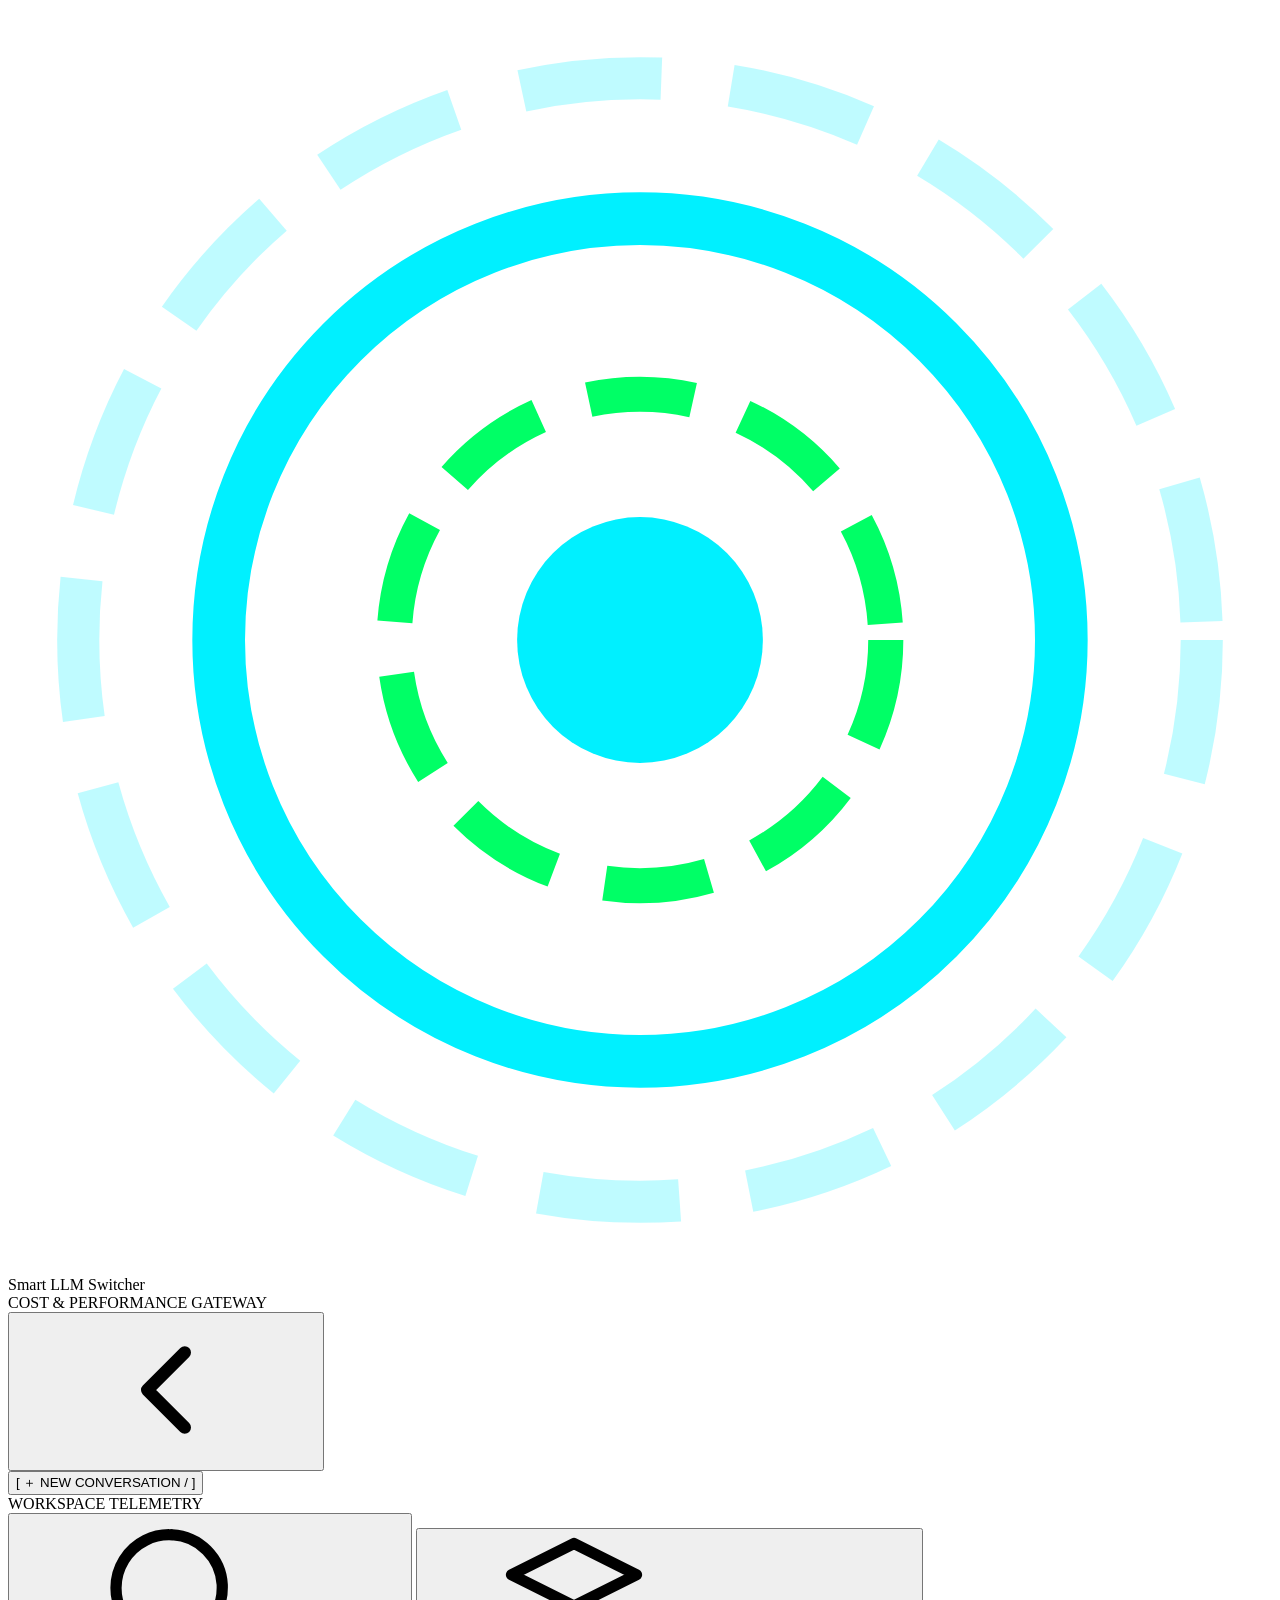
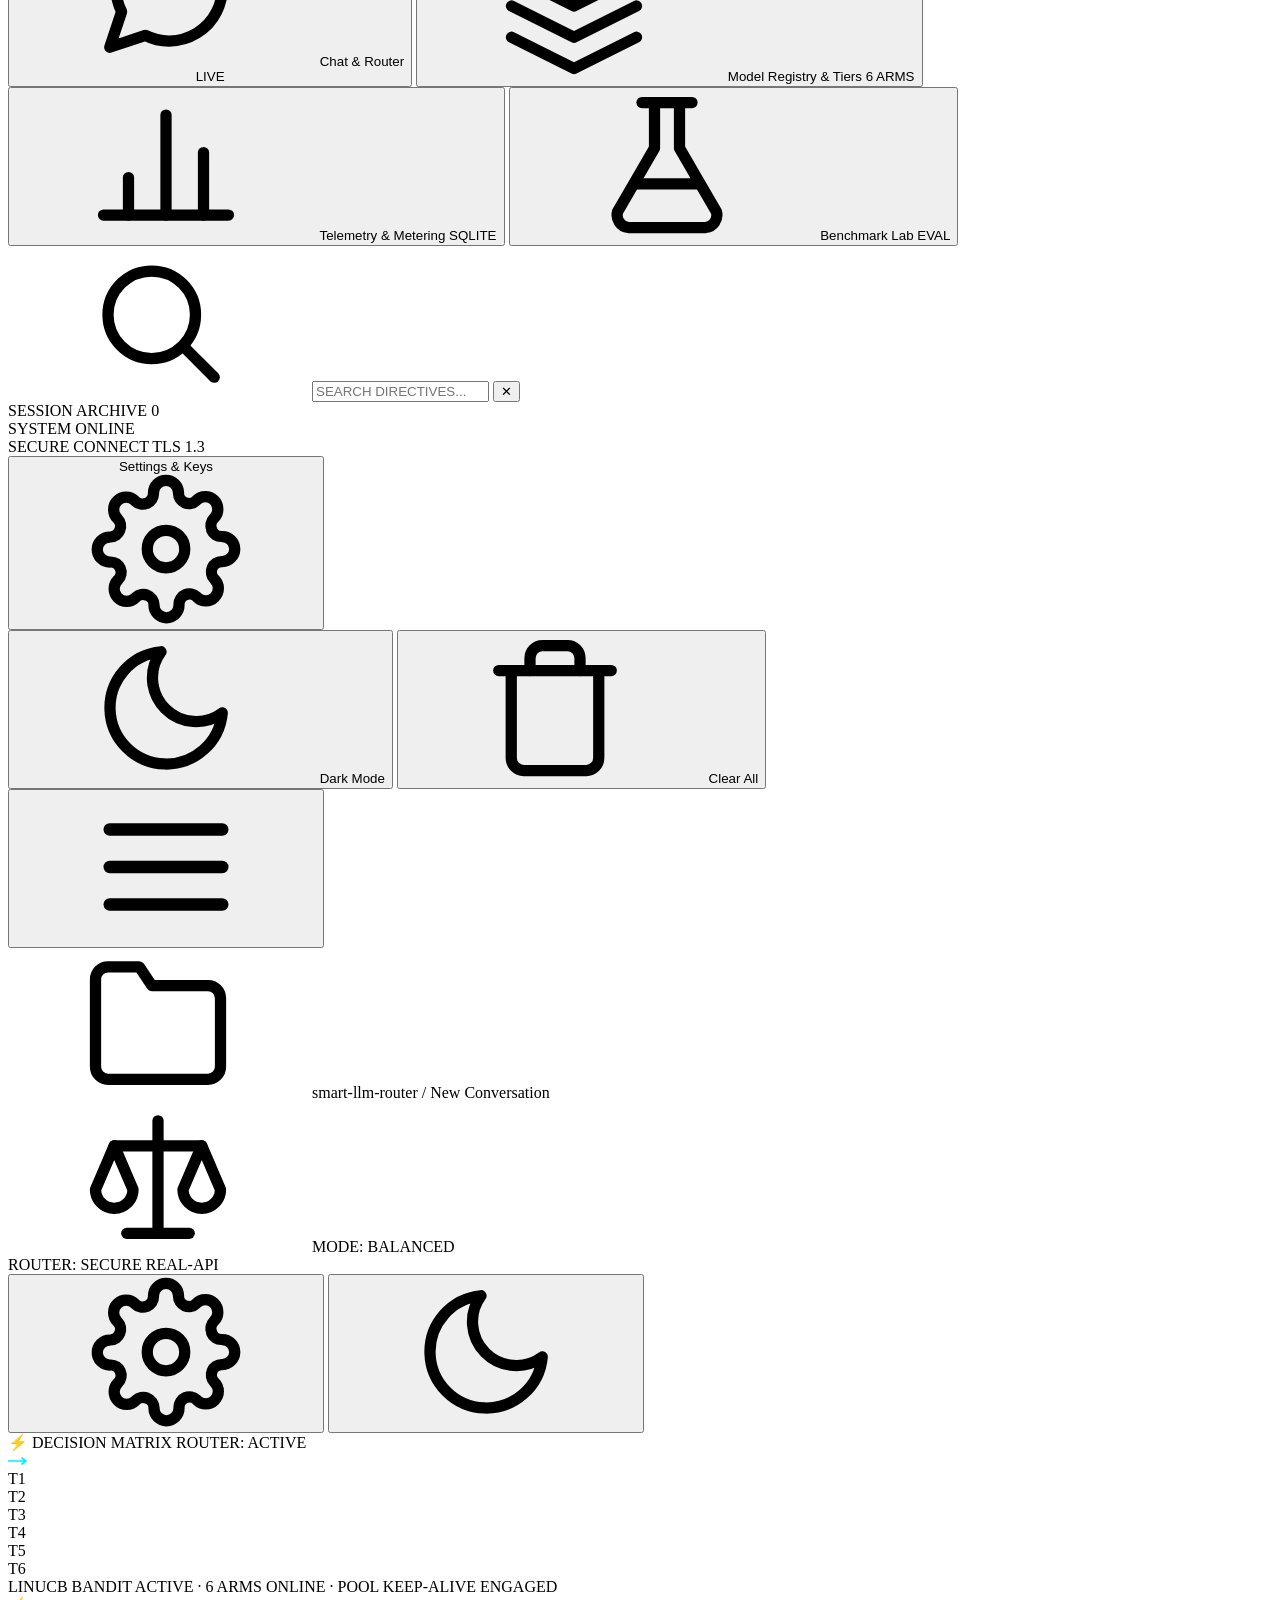
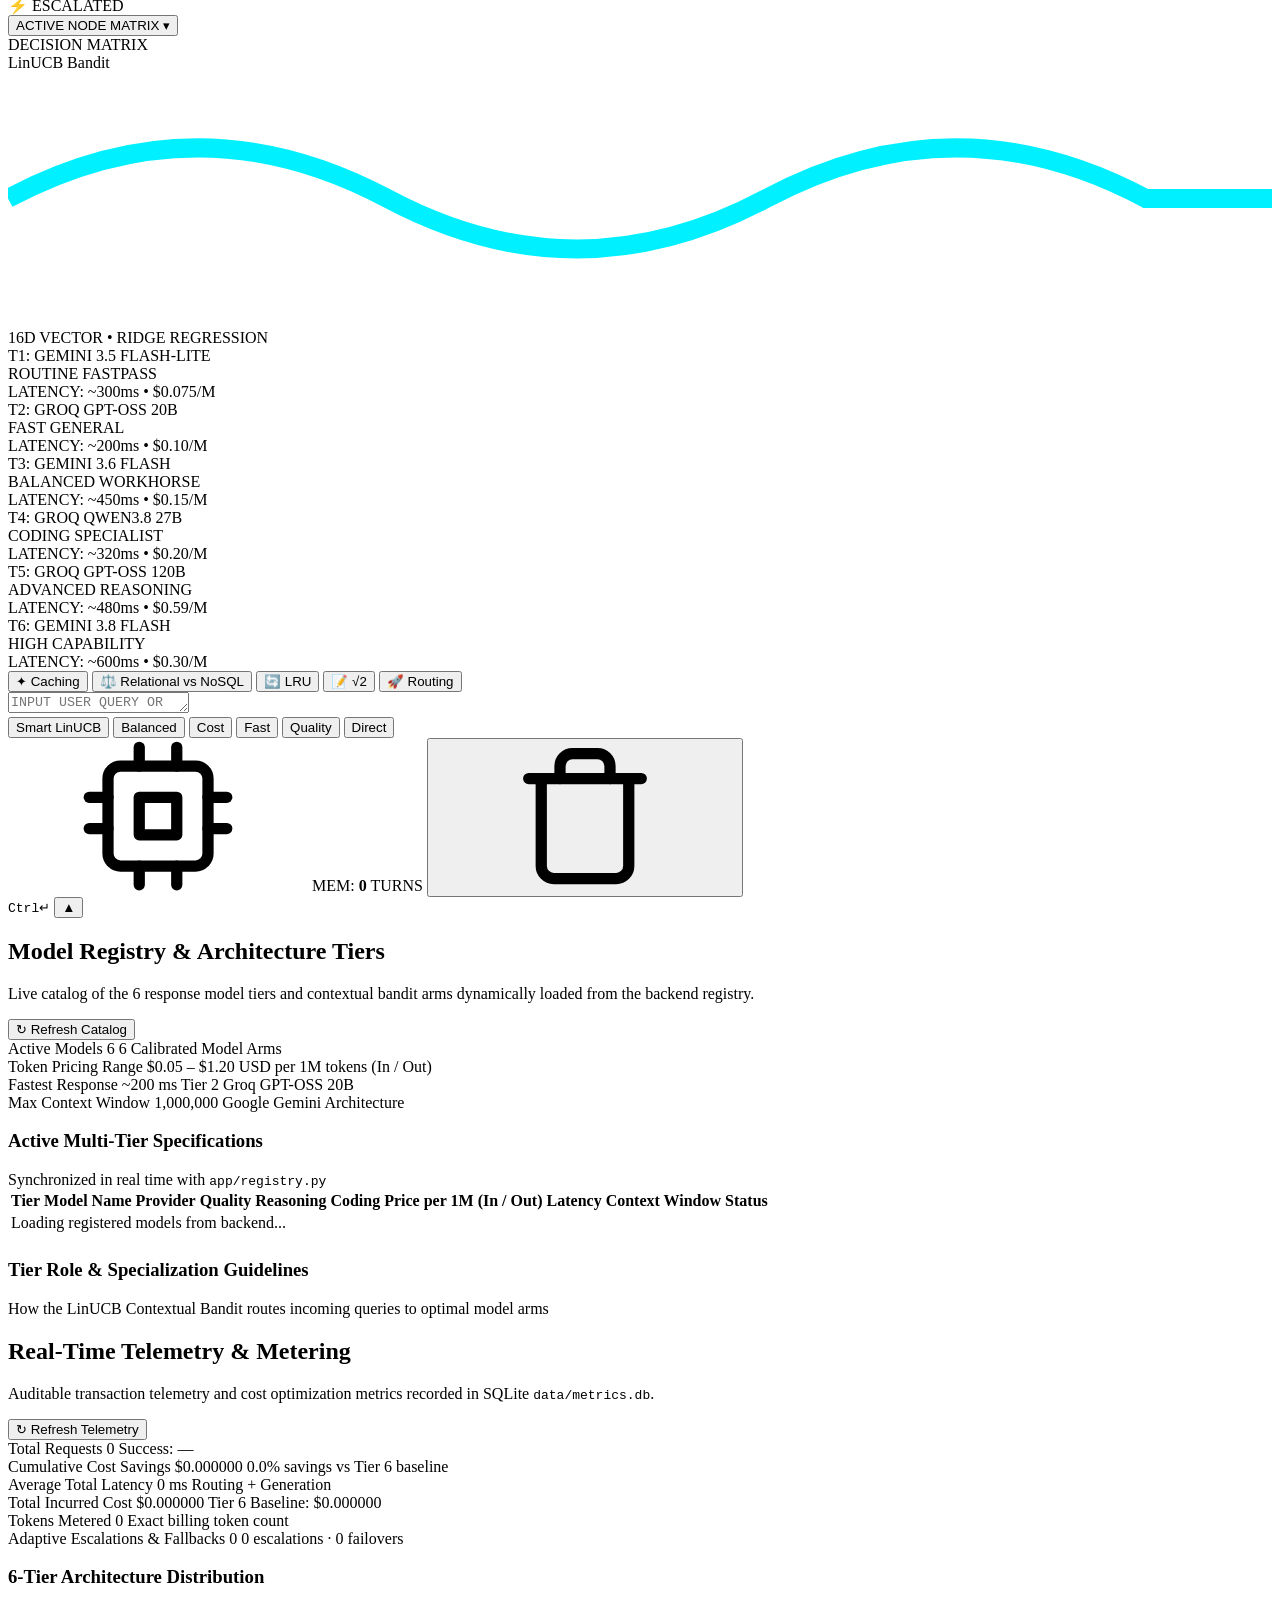
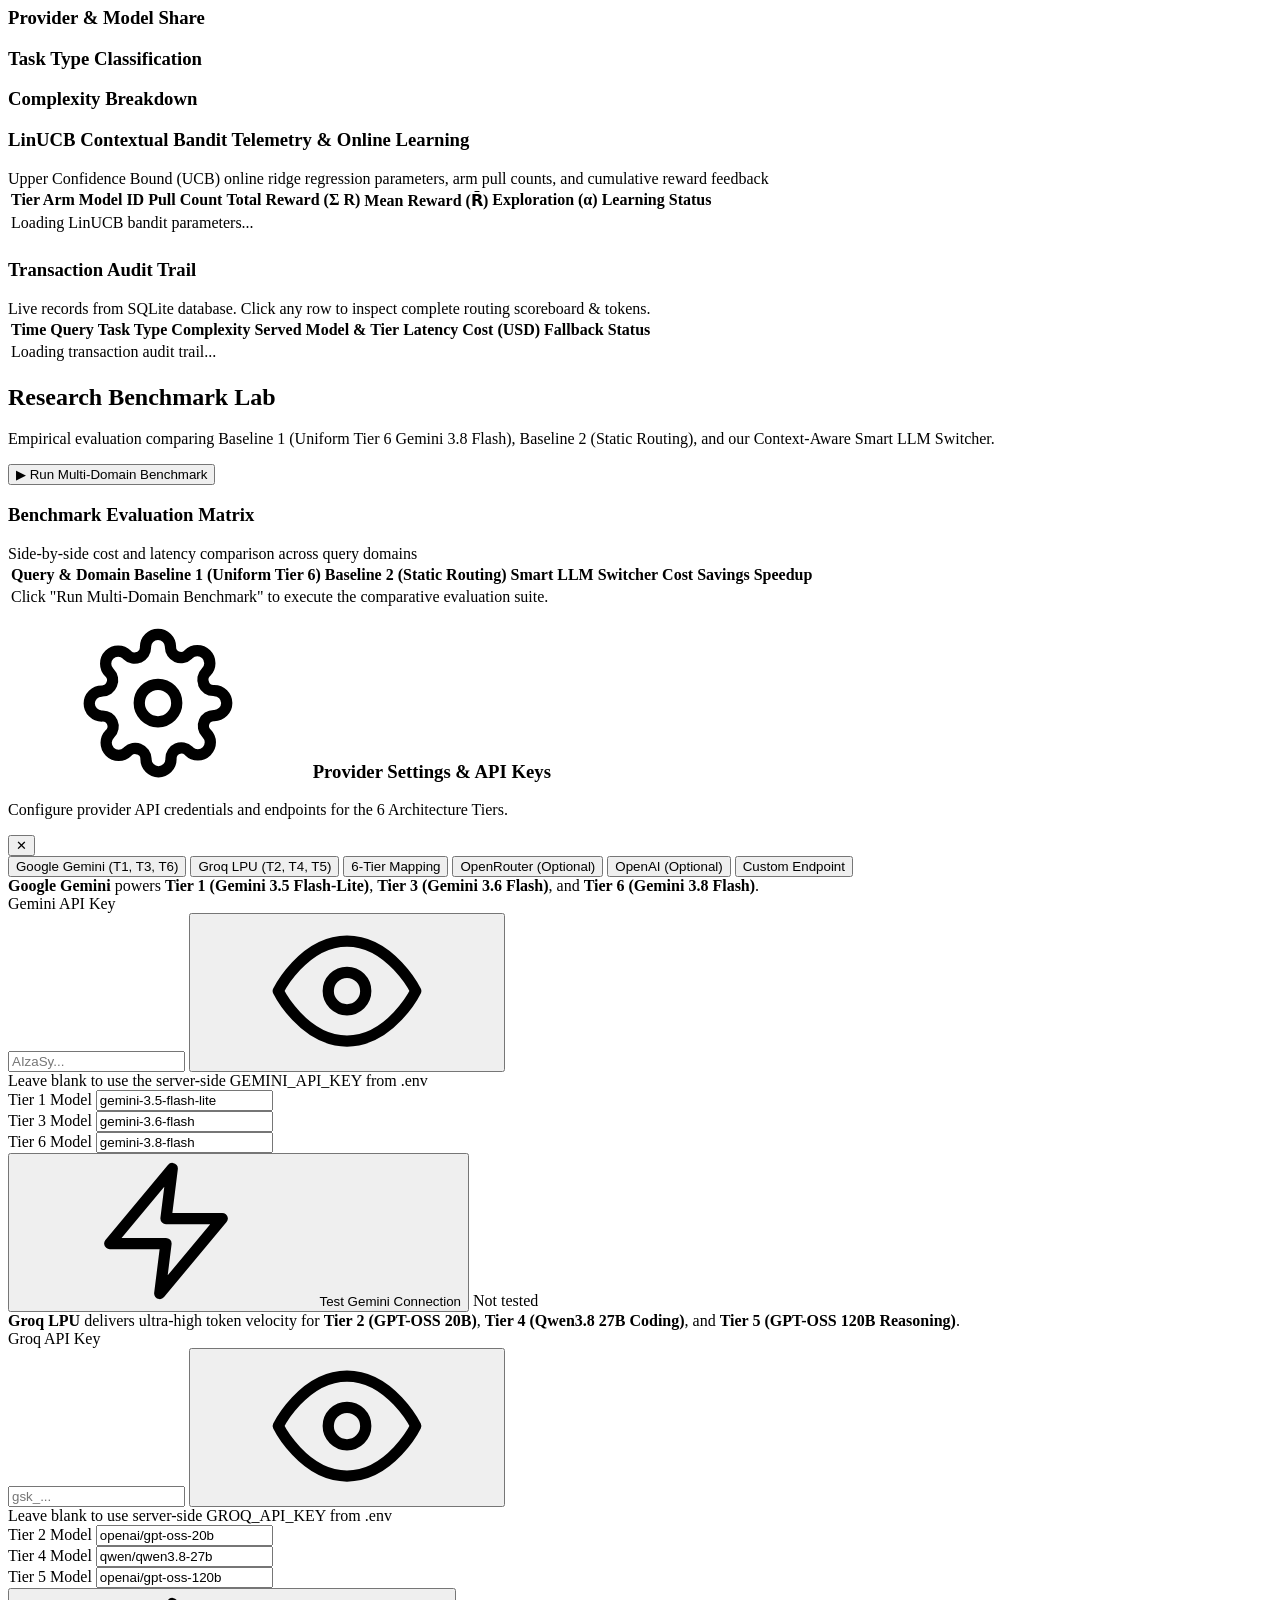
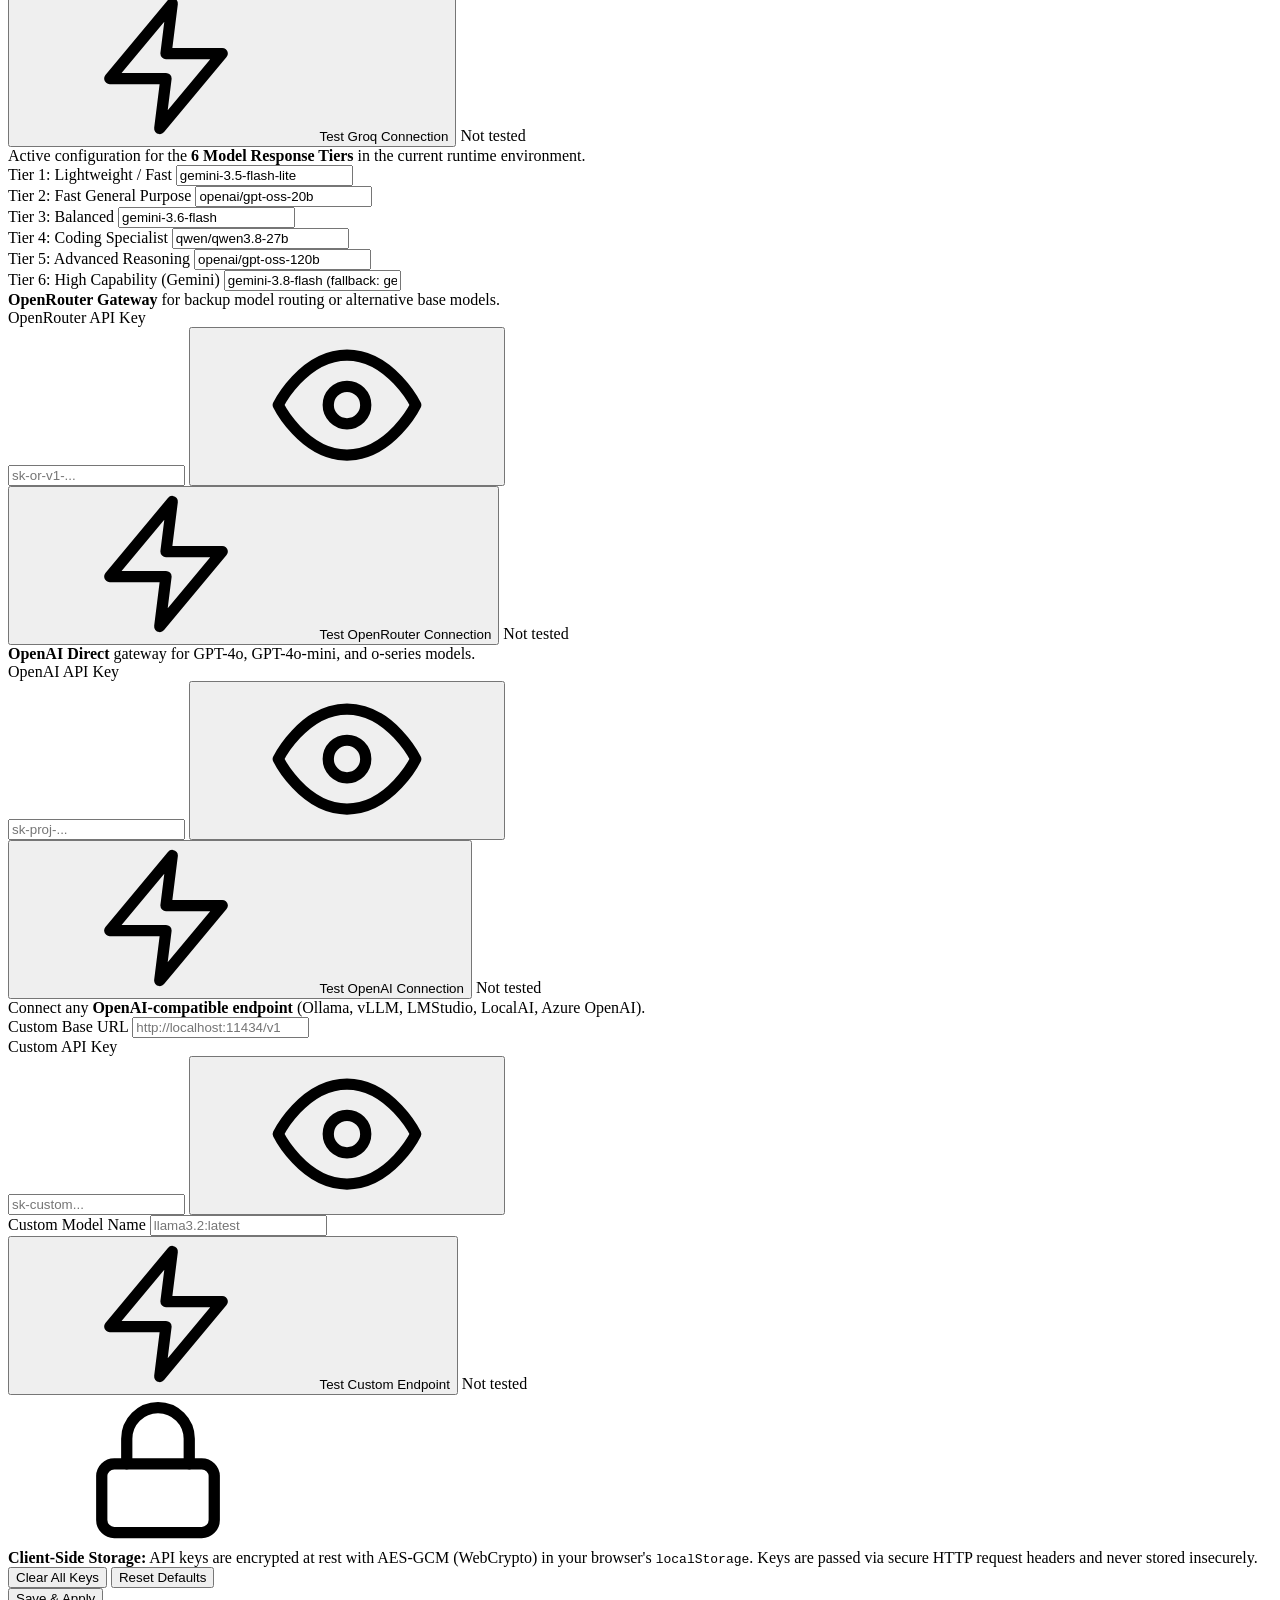
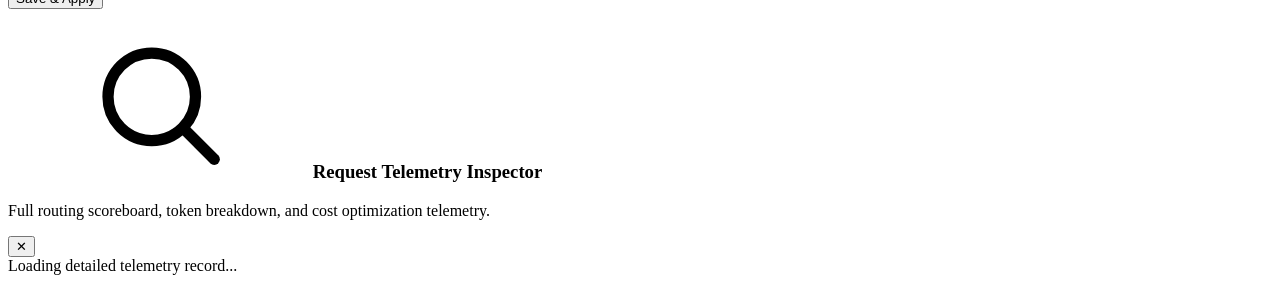
==== commit 31d4bdfc: "feat: optimize backend HTTP connection pooling & tier personas, overhaul cybernetic HUD frontend" ====
--- a/frontend/index.html
+++ b/frontend/index.html
@@ -6,7 +6,17 @@
   <title>Smart LLM Switcher | Context-Aware Cost &amp; Performance Gateway</title>
   <link rel="icon" href="data:image/svg+xml,<svg xmlns='http://www.w3.org/2000/svg' viewBox='0 0 24 24' fill='none' stroke='%23EDEDEF' stroke-width='2' stroke-linecap='round' stroke-linejoin='round'><circle cx='6' cy='6' r='3'/><circle cx='6' cy='18' r='3'/><circle cx='18' cy='12' r='3'/><path d='M9 6h3a3 3 0 0 1 3 3v0a3 3 0 0 0 3 3'/><path d='M9 18h3a3 3 0 0 0 3-3v0a3 3 0 0 1 3-3'/></svg>" />
   <link rel="stylesheet" href="/static/vendor/katex.min.css" />
-  <link rel="stylesheet" href="/static/style.css?v=2.7" />
+  <!-- Modular Design System Chunks (Cybernetic HUD Architecture) -->
+  <link rel="stylesheet" href="/static/css/tokens.css?v=3.3" />
+  <link rel="stylesheet" href="/static/css/base.css?v=3.3" />
+  <link rel="stylesheet" href="/static/css/sidebar.css?v=3.3" />
+  <link rel="stylesheet" href="/static/css/chat.css?v=3.3" />
+  <link rel="stylesheet" href="/static/css/composer.css?v=3.3" />
+  <link rel="stylesheet" href="/static/css/dashboard.css?v=3.3" />
+  <link rel="stylesheet" href="/static/css/benchmark.css?v=3.3" />
+  <link rel="stylesheet" href="/static/css/registry.css?v=3.3" />
+  <link rel="stylesheet" href="/static/css/topology.css?v=3.3" />
+  <link rel="stylesheet" href="/static/css/modals.css?v=3.3" />
 </head>
 <body>
 <!-- Global SVG Symbols Defs -->
@@ -159,21 +169,26 @@
   <div class="app-layout" id="app-layout">
     
     <!-- ============================================================ -->
-    <!-- 1. CLEAN LEFT-HAND SIDEBAR                                   -->
+    <!-- 1. J.A.R.V.I.S. CYBER-ENHANCED HUD SIDEBAR                    -->
     <!-- ============================================================ -->
-    <aside class="sidebar" id="sidebar">
+    <aside class="sidebar hud-panel" id="sidebar">
       
-      <!-- Brand & Version Header -->
+      <!-- Brand & Version Header with Animated Arc Reactor -->
       <div class="sidebar-header">
         <div class="brand">
-          <div class="logo-icon">
-            <svg class="icon-sym" aria-hidden="true"><use href="#i-node-switch"/></svg>
+          <div class="logo-icon arc-reactor-badge" title="Smart LLM Switcher Core">
+            <svg class="arc-reactor-svg" viewBox="0 0 36 36" fill="none">
+              <circle cx="18" cy="18" r="16" stroke="rgba(0, 240, 255, 0.25)" stroke-width="1.2" stroke-dasharray="4 2"/>
+              <circle cx="18" cy="18" r="12" stroke="#00f0ff" stroke-width="1.5" class="arc-spin-ring"/>
+              <circle cx="18" cy="18" r="7" stroke="#00ff66" stroke-width="1" stroke-dasharray="3 1.5" class="arc-spin-inner"/>
+              <circle cx="18" cy="18" r="3.5" fill="#00f0ff" class="arc-core-pulse"/>
+            </svg>
           </div>
           <div class="brand-text">
             <div class="brand-title-row">
               <span class="brand-title">Smart LLM Switcher</span>
             </div>
-            <span class="brand-tagline">Cost &amp; Performance Gateway</span>
+            <span class="brand-tagline">COST &amp; PERFORMANCE GATEWAY</span>
           </div>
         </div>
         <button class="btn-icon sidebar-collapse-btn" id="sidebar-collapse-btn" title="Collapse Sidebar [Ctrl+B]" aria-label="Collapse Sidebar">
@@ -181,34 +196,47 @@
         </button>
       </div>
 
-      <!-- Action: New Conversation CTA -->
+      <!-- Action: New Conversation High-Tech Cyber Badge -->
       <div class="sidebar-actions">
-        <button class="btn-new-chat" id="new-chat-btn" title="Start a new chat session [Ctrl+N]">
+        <button class="btn-new-chat hud-action-badge" id="new-chat-btn" title="Start a new chat session [Ctrl+N]">
+          <span class="cyber-bracket">[</span>
           <span class="plus-icon">＋</span>
-          <span>New Conversation</span>
+          <span class="btn-text">NEW CONVERSATION</span>
           <span class="kbd-badge">/</span>
+          <span class="cyber-bracket">]</span>
         </button>
       </div>
 
-      <!-- Navigation Views -->
+      <!-- Navigation Views with Live Virtual Scanning Waveform -->
       <div class="sidebar-nav-section">
-        <div class="nav-section-label">WORKSPACE</div>
+        <div class="nav-section-label">WORKSPACE TELEMETRY</div>
         <button class="sidebar-nav-item active" id="nav-chat-btn" data-view="chat">
           <span class="nav-icon"><svg class="icon-sym" aria-hidden="true"><use href="#i-chat"/></svg></span>
           <span class="nav-text">Chat &amp; Router</span>
-          <span class="nav-badge pulse">Live</span>
+          <!-- Live Animated Audio / Voice Scanning Waveform -->
+          <div class="hud-audio-waveform" title="Neural Interface Online">
+            <span class="wf-bar bar-1"></span>
+            <span class="wf-bar bar-2"></span>
+            <span class="wf-bar bar-3"></span>
+            <span class="wf-bar bar-4"></span>
+            <span class="wf-bar bar-5"></span>
+          </div>
+          <span class="nav-badge pulse">LIVE</span>
         </button>
         <button class="sidebar-nav-item" id="nav-registry-btn" data-view="registry">
           <span class="nav-icon"><svg class="icon-sym" aria-hidden="true"><use href="#i-layers"/></svg></span>
           <span class="nav-text">Model Registry &amp; Tiers</span>
+          <span class="nav-subtag">6 ARMS</span>
         </button>
         <button class="sidebar-nav-item" id="nav-dashboard-btn" data-view="dashboard">
           <span class="nav-icon"><svg class="icon-sym" aria-hidden="true"><use href="#i-chart"/></svg></span>
           <span class="nav-text">Telemetry &amp; Metering</span>
+          <span class="nav-subtag">SQLITE</span>
         </button>
         <button class="sidebar-nav-item" id="nav-benchmark-btn" data-view="benchmark">
           <span class="nav-icon"><svg class="icon-sym" aria-hidden="true"><use href="#i-flask"/></svg></span>
           <span class="nav-text">Benchmark Lab</span>
+          <span class="nav-subtag">EVAL</span>
         </button>
       </div>
 
@@ -216,7 +244,7 @@
       <div class="sidebar-search">
         <div class="search-input-wrap">
           <span class="search-icon"><svg class="icon-sym" aria-hidden="true"><use href="#i-search"/></svg></span>
-          <input type="text" id="session-search-input" placeholder="Search conversations..." autocomplete="off" />
+          <input type="text" id="session-search-input" placeholder="SEARCH DIRECTIVES..." autocomplete="off" />
           <button class="btn-clear-search hidden" id="clear-search-btn" title="Clear search">✕</button>
         </div>
       </div>
@@ -224,7 +252,7 @@
       <!-- Scrollable Conversation Sessions List -->
       <div class="sidebar-sessions-section">
         <div class="sessions-label-row">
-          <span class="sessions-label">Recent Conversations</span>
+          <span class="sessions-label">SESSION ARCHIVE</span>
           <span class="sessions-count" id="sessions-count-badge">0</span>
         </div>
         <div class="session-list" id="session-list">
@@ -232,8 +260,21 @@
         </div>
       </div>
 
-      <!-- Sidebar Footer -->
+      <!-- Sidebar Footer with Status Telemetry Indicators -->
       <div class="sidebar-footer">
+        <div class="sidebar-telemetry-status">
+          <div class="telemetry-status-row">
+            <span class="telemetry-beacon online"></span>
+            <span class="telemetry-label">SYSTEM ONLINE</span>
+            <span class="telemetry-grid-pattern"></span>
+          </div>
+          <div class="telemetry-status-row">
+            <span class="telemetry-beacon secure"></span>
+            <span class="telemetry-label">SECURE CONNECT</span>
+            <span class="telemetry-val">TLS 1.3</span>
+          </div>
+        </div>
+
         <button class="sidebar-footer-btn" id="open-settings-btn" title="Provider Settings &amp; API Keys">
           <div class="footer-btn-left">
             <span class="status-dot-indicator" id="sidebar-provider-dot" title="Checking providers..."></span>
@@ -258,7 +299,7 @@
     <div class="sidebar-backdrop" id="sidebar-backdrop"></div>
 
     <!-- ============================================================ -->
-    <!-- 2. MAIN CENTER STAGE (CANVAS & PANELS)                       -->
+    <!-- 2. MAIN CENTER STAGE (HOLOGRAPHIC HUD CANVAS)                -->
     <!-- ============================================================ -->
     <main class="main-canvas" id="main-canvas">
       
@@ -280,12 +321,12 @@
           <!-- Strategy Pill Selector -->
           <div class="strategy-badge-pill" id="header-strategy-badge" title="Active Routing Strategy">
             <span class="pill-icon"><svg class="icon-sym" aria-hidden="true"><use href="#i-scale"/></svg></span>
-            <span class="pill-label">Balanced</span>
+            <span class="pill-label">MODE: BALANCED</span>
           </div>
           <!-- Real-Time Router Online Status -->
           <div class="engine-status-pill" id="engine-status-badge" title="Provider Connectivity &amp; Routing Engine">
             <span class="status-pulse-dot"></span>
-            <span class="status-text" id="engine-status-text">Router Online</span>
+            <span class="status-text" id="engine-status-text">ROUTER: SECURE REAL-API</span>
           </div>
           <!-- Quick Header Tools -->
           <button class="btn-icon header-tool-btn" id="header-settings-btn" title="Settings &amp; API Keys"><svg class="icon-sym" aria-hidden="true"><use href="#i-gear"/></svg></button>
@@ -302,41 +343,45 @@
         <section class="view-panel active" id="view-chat">
           <div class="chat-canvas-inner">
             
-            <!-- SLEEK 40px HORIZONTAL LIVE ROUTING TOPOLOGY BAR -->
+            <!-- DIGITAL HUD TELEMETRY & ROUTING RIBBON (TOP STREAM) -->
             <div class="architecture-ribbon" id="architecture-pipeline-card">
+              <!-- Corner Brackets -->
+              <span class="hud-corner tl"></span>
+              <span class="hud-corner tr"></span>
+              
               <div class="ribbon-bar">
                 
                 <!-- Topology Flow Nodes -->
                 <div class="topology-nodes-group">
                   <div class="topology-node analyzer" id="pnode-analyzer" title="Feature Extractor &amp; LinUCB Contextual Bandit Router">
                     <span class="top-node-icon">⚡</span>
-                    <span class="top-node-label">LinUCB</span>
-                    <span class="top-node-model" id="pnode-analyzer-state">Router</span>
+                    <span class="top-node-label">DECISION MATRIX</span>
+                    <span class="top-node-model" id="pnode-analyzer-state">ROUTER: ACTIVE</span>
                   </div>
 
                   <div class="topology-connector" id="pipeline-flow-connector" title="Dynamic Routing Pipeline">
-                    <svg class="conn-svg" width="20" height="10" viewBox="0 0 20 10" fill="none">
-                      <path d="M0 5h14m-3-3l3 3-3 3" stroke="currentColor" stroke-width="1.5" stroke-linecap="round" stroke-linejoin="round"/>
+                    <svg class="conn-svg" width="24" height="10" viewBox="0 0 24 10" fill="none">
+                      <path d="M0 5h18m-4-3l4 3-4 3" stroke="#00f0ff" stroke-width="1.6" stroke-linecap="round" stroke-linejoin="round"/>
                     </svg>
                   </div>
 
                   <div class="topology-tiers-flow">
-                    <div class="topology-tier-node rnode-tier" id="pnode-tier_1" data-tier="tier_1" title="Tier 1: Gemini 3.5 Flash-Lite (Fast / Routine)">
+                    <div class="topology-tier-node rnode-tier" id="pnode-tier_1" data-tier="tier_1" title="T1: Gemini 3.5 Flash-Lite (Fast / Routine)">
                       <span class="node-tier-num">T1</span>
                     </div>
-                    <div class="topology-tier-node rnode-tier" id="pnode-tier_2" data-tier="tier_2" title="Tier 2: Groq GPT-OSS 20B (Fast General)">
+                    <div class="topology-tier-node rnode-tier" id="pnode-tier_2" data-tier="tier_2" title="T2: Groq GPT-OSS 20B (Fast General)">
                       <span class="node-tier-num">T2</span>
                     </div>
-                    <div class="topology-tier-node rnode-tier" id="pnode-tier_3" data-tier="tier_3" title="Tier 3: Gemini 3.6 Flash (Balanced Workhorse)">
+                    <div class="topology-tier-node rnode-tier" id="pnode-tier_3" data-tier="tier_3" title="T3: Gemini 3.6 Flash (Balanced Workhorse)">
                       <span class="node-tier-num">T3</span>
                     </div>
-                    <div class="topology-tier-node rnode-tier" id="pnode-tier_4" data-tier="tier_4" title="Tier 4: Groq Qwen3.8 27B (Coding Specialist)">
+                    <div class="topology-tier-node rnode-tier" id="pnode-tier_4" data-tier="tier_4" title="T4: Groq Qwen3.8 27B (Coding Specialist)">
                       <span class="node-tier-num">T4</span>
                     </div>
-                    <div class="topology-tier-node rnode-tier" id="pnode-tier_5" data-tier="tier_5" title="Tier 5: Groq GPT-OSS 120B (Deep Reasoning)">
+                    <div class="topology-tier-node rnode-tier" id="pnode-tier_5" data-tier="tier_5" title="T5: Groq GPT-OSS 120B (Deep Reasoning)">
                       <span class="node-tier-num">T5</span>
                     </div>
-                    <div class="topology-tier-node rnode-tier" id="pnode-tier_6" data-tier="tier_6" title="Tier 6: Gemini 3.8 Flash (High Capability)">
+                    <div class="topology-tier-node rnode-tier" id="pnode-tier_6" data-tier="tier_6" title="T6: Gemini 3.8 Flash (High Capability)">
                       <span class="node-tier-num">T6</span>
                     </div>
                   </div>
@@ -345,59 +390,93 @@
                 <!-- Live Telemetry Status Pill -->
                 <div class="ribbon-status-group">
                   <span class="status-indicator-dot" id="pipeline-status-dot"></span>
-                  <span class="ribbon-status-msg" id="pipeline-status-msg">LinUCB Contextual Router Active · 6 Model Arms Online</span>
+                  <span class="ribbon-status-msg" id="pipeline-status-msg">LINUCB BANDIT ACTIVE · 6 ARMS ONLINE · POOL KEEP-ALIVE ENGAGED</span>
                   <div class="escalation-indicator-pill hidden" id="pipeline-escalation-pill">
                     <span class="esc-icon">⚡</span>
-                    <span class="esc-text" id="pipeline-escalation-text">Escalated</span>
+                    <span class="esc-text" id="pipeline-escalation-text">ESCALATED</span>
                   </div>
                 </div>
 
                 <!-- Architecture Overview Toggle Button -->
                 <div class="ribbon-actions">
                   <button type="button" class="btn-ribbon-toggle" id="ribbon-toggle-btn" title="Toggle 6-Tier Architecture Overview">
-                    <span>Architecture Overview</span>
+                    <span>ACTIVE NODE MATRIX</span>
                     <span class="toggle-arrow" id="ribbon-toggle-arrow">▾</span>
                   </button>
                 </div>
               </div>
 
-              <!-- Collapsible Tiers Drawer -->
+              <!-- Collapsible Tiers Drawer (Holographic "Active Node" Pipeline Matrix) -->
               <div class="ribbon-drawer collapsed" id="ribbon-drawer">
                 <div class="drawer-detail-grid">
+                  <!-- Decision Matrix Hub -->
+                  <div class="drawer-tier-spec decision-hub">
+                    <span class="hud-corner tl"></span>
+                    <span class="hud-corner tr"></span>
+                    <span class="hud-corner bl"></span>
+                    <span class="hud-corner br"></span>
+                    <div class="dts-tag">DECISION MATRIX</div>
+                    <div class="dts-name">LinUCB Bandit</div>
+                    <div class="dts-wave-container">
+                      <svg class="dts-wave-svg" viewBox="0 0 100 20">
+                        <path d="M0 10 Q 15 2, 30 10 T 60 10 T 90 10 L 100 10" fill="none" stroke="#00f0ff" stroke-width="1.5" class="dts-wave-path"/>
+                      </svg>
+                    </div>
+                    <div class="dts-telemetry">16D VECTOR • RIDGE REGRESSION</div>
+                  </div>
+
+                  <!-- T1 Node -->
                   <div class="drawer-tier-spec">
-                    <div class="dts-tag">LINUCB ROUTER</div>
-                    <div class="dts-name">Contextual Bandit</div>
-                    <div class="dts-desc">Online ridge regression, 8D TF-IDF + SVD features &amp; MCDA eligibility filter</div>
-                  </div>
+                    <span class="hud-corner tl"></span><span class="hud-corner tr"></span>
+                    <div class="dts-tag t1">T1: GEMINI 3.5 FLASH-LITE</div>
+                    <div class="dts-name">ROUTINE FASTPASS</div>
+                    <div class="dts-meter"><div class="meter-fill t1" style="width: 85%;"></div></div>
+                    <div class="dts-telemetry">LATENCY: ~300ms • $0.075/M</div>
+                  </div>
+
+                  <!-- T2 Node -->
                   <div class="drawer-tier-spec">
-                    <div class="dts-tag t1">TIER 1 · ROUTINE</div>
-                    <div class="dts-name">Gemini 3.5 Flash-Lite</div>
-                    <div class="dts-desc">Fast classification, summaries &amp; routine requests</div>
-                  </div>
+                    <span class="hud-corner tl"></span><span class="hud-corner tr"></span>
+                    <div class="dts-tag t2">T2: GROQ GPT-OSS 20B</div>
+                    <div class="dts-name">FAST GENERAL</div>
+                    <div class="dts-meter"><div class="meter-fill t2" style="width: 95%;"></div></div>
+                    <div class="dts-telemetry">LATENCY: ~200ms • $0.10/M</div>
+                  </div>
+
+                  <!-- T3 Node -->
                   <div class="drawer-tier-spec">
-                    <div class="dts-tag t2">TIER 2 · GENERAL</div>
-                    <div class="dts-name">Groq GPT-OSS 20B</div>
-                    <div class="dts-desc">High token velocity general chat &amp; low latency tasks</div>
-                  </div>
+                    <span class="hud-corner tl"></span><span class="hud-corner tr"></span>
+                    <div class="dts-tag t3">T3: GEMINI 3.6 FLASH</div>
+                    <div class="dts-name">BALANCED WORKHORSE</div>
+                    <div class="dts-meter"><div class="meter-fill t3" style="width: 78%;"></div></div>
+                    <div class="dts-telemetry">LATENCY: ~450ms • $0.15/M</div>
+                  </div>
+
+                  <!-- T4 Node -->
                   <div class="drawer-tier-spec">
-                    <div class="dts-tag t3">TIER 3 · BALANCED</div>
-                    <div class="dts-name">Gemini 3.6 Flash</div>
-                    <div class="dts-desc">Balanced performance for multi-domain problem solving</div>
-                  </div>
+                    <span class="hud-corner tl"></span><span class="hud-corner tr"></span>
+                    <div class="dts-tag t4">T4: GROQ QWEN3.8 27B</div>
+                    <div class="dts-name">CODING SPECIALIST</div>
+                    <div class="dts-meter"><div class="meter-fill t4" style="width: 92%;"></div></div>
+                    <div class="dts-telemetry">LATENCY: ~320ms • $0.20/M</div>
+                  </div>
+
+                  <!-- T5 Node -->
                   <div class="drawer-tier-spec">
-                    <div class="dts-tag t4">TIER 4 · CODING</div>
-                    <div class="dts-name">Groq Qwen3.8 27B</div>
-                    <div class="dts-desc">Algorithmic coding, debugging &amp; syntax generation</div>
-                  </div>
+                    <span class="hud-corner tl"></span><span class="hud-corner tr"></span>
+                    <div class="dts-tag t5">T5: GROQ GPT-OSS 120B</div>
+                    <div class="dts-name">ADVANCED REASONING</div>
+                    <div class="dts-meter"><div class="meter-fill t5" style="width: 90%;"></div></div>
+                    <div class="dts-telemetry">LATENCY: ~480ms • $0.59/M</div>
+                  </div>
+
+                  <!-- T6 Node -->
                   <div class="drawer-tier-spec">
-                    <div class="dts-tag t5">TIER 5 · REASONING</div>
-                    <div class="dts-name">Groq GPT-OSS 120B</div>
-                    <div class="dts-desc">Deep chain-of-thought, mathematical proofs &amp; logic</div>
-                  </div>
-                  <div class="drawer-tier-spec">
-                    <div class="dts-tag t6">TIER 6 · HIGH CAPABILITY</div>
-                    <div class="dts-name">Gemini 3.8 Flash</div>
-                    <div class="dts-desc">Frontier-grade synthesis, complex architectural analysis</div>
+                    <span class="hud-corner tl"></span><span class="hud-corner tr"></span>
+                    <div class="dts-tag t6">T6: GEMINI 3.8 FLASH</div>
+                    <div class="dts-name">HIGH CAPABILITY</div>
+                    <div class="dts-meter"><div class="meter-fill t6" style="width: 70%;"></div></div>
+                    <div class="dts-telemetry">LATENCY: ~600ms • $0.30/M</div>
                   </div>
                 </div>
               </div>
@@ -405,12 +484,48 @@
 
             <!-- Chat Messages Container (Only Middle Container Scrolls) -->
             <div class="chat-messages" id="chat-messages">
-              <!-- Dynamically populated by app.js (Welcome Hero or Conversation turns) -->
-            </div>
-
-            <!-- Permanently Anchored Monolithic Prompt Composer Dock -->
+              <!-- Dynamically populated by chat.js (Welcome Hero or Conversation turns) -->
+            </div>
+
+            <!-- Permanently Anchored Cybernetic Input Dock -->
             <div class="composer-container">
-              <form class="composer-card" id="composer-form">
+              
+              <!-- Quick Action Tag Pills as Active Data Circuits -->
+              <div class="composer-quick-chips" id="composer-quick-chips">
+                <button type="button" class="composer-chip hud-circuit-pill" data-query="Summarize the primary benefits of semantic caching in 2 bullet points." title="Summarize the primary benefits of semantic caching in 2 bullet points.">
+                  <span class="chip-circuit-pin"></span>
+                  <span class="chip-icon">✦</span>
+                  <span class="chip-text">Caching</span>
+                </button>
+                <button type="button" class="composer-chip hud-circuit-pill" data-query="Compare relational databases and document stores for high-throughput write workloads." title="Compare relational databases and document stores for high-throughput write workloads.">
+                  <span class="chip-circuit-pin"></span>
+                  <span class="chip-icon">⚖️</span>
+                  <span class="chip-text">Relational vs NoSQL</span>
+                </button>
+                <button type="button" class="composer-chip hud-circuit-pill" data-query="Write a thread-safe Python implementation of an LRU Cache with TTL expiration." title="Write a thread-safe Python implementation of an LRU Cache with TTL expiration.">
+                  <span class="chip-circuit-pin"></span>
+                  <span class="chip-icon">🔄</span>
+                  <span class="chip-text">LRU</span>
+                </button>
+                <button type="button" class="composer-chip hud-circuit-pill" data-query="Prove that the square root of 2 is irrational and analyze its algebraic implications." title="Prove that the square root of 2 is irrational and analyze its algebraic implications.">
+                  <span class="chip-circuit-pin"></span>
+                  <span class="chip-icon">📝</span>
+                  <span class="chip-text">√2</span>
+                </button>
+                <button type="button" class="composer-chip hud-circuit-pill" data-query="Explain how context-aware LLM switching optimizes API costs and latency." title="Explain how context-aware LLM switching optimizes API costs and latency.">
+                  <span class="chip-circuit-pin"></span>
+                  <span class="chip-icon">🚀</span>
+                  <span class="chip-text">Routing</span>
+                </button>
+              </div>
+
+              <!-- Cybernetic Terminal Console Input Dock -->
+              <form class="composer-card hud-terminal-dock" id="composer-form">
+                <!-- Tactical Corner Grips -->
+                <span class="hud-corner tl"></span>
+                <span class="hud-corner tr"></span>
+                <span class="hud-corner bl"></span>
+                <span class="hud-corner br"></span>
                 
                 <!-- Textarea Row at Top of Composer Dock -->
                 <div class="composer-input-row">
@@ -418,7 +533,7 @@
                     id="query-input" 
                     class="query-input" 
                     rows="1" 
-                    placeholder="Ask any question, coding task, or reasoning challenge... (Shift+Enter for newline)"
+                    placeholder="INPUT USER QUERY OR DIRECTIVE... (SHIFT+ENTER TO FORCE EXECUTION)"
                     required
                   ></textarea>
                 </div>
@@ -427,7 +542,35 @@
                 <div class="composer-action-toolbar">
                   <div class="composer-toolbar-left">
                     <div class="strategy-selector-wrapper">
-                      <div class="select-styled-wrap">
+                      <!-- Segmented Holographic Matrix Mode Pills -->
+                      <div class="composer-mode-pills" id="composer-mode-pills">
+                        <button type="button" class="composer-mode-pill active" data-mode-id="smart" data-strategy="balanced" title="Smart LinUCB Contextual Bandit Dynamic Routing">
+                          <span class="mode-led"></span>
+                          <span class="mode-pill-label">Smart LinUCB</span>
+                        </button>
+                        <button type="button" class="composer-mode-pill" data-mode-id="balanced" data-strategy="balanced" title="Balanced Cost &amp; Capability Tradeoff">
+                          <span class="mode-led"></span>
+                          <span class="mode-pill-label">Balanced</span>
+                        </button>
+                        <button type="button" class="composer-mode-pill" data-mode-id="lowest_cost" data-strategy="lowest_cost" title="Lowest Cost Optimization Priority">
+                          <span class="mode-led"></span>
+                          <span class="mode-pill-label">Cost</span>
+                        </button>
+                        <button type="button" class="composer-mode-pill" data-mode-id="fastest" data-strategy="fastest" title="Lowest Latency Velocity Priority">
+                          <span class="mode-led"></span>
+                          <span class="mode-pill-label">Fast</span>
+                        </button>
+                        <button type="button" class="composer-mode-pill" data-mode-id="highest_quality" data-strategy="highest_quality" title="Frontier Highest Intelligence Tier">
+                          <span class="mode-led"></span>
+                          <span class="mode-pill-label">Quality</span>
+                        </button>
+                        <button type="button" class="composer-mode-pill" data-mode-id="direct" data-strategy="lowest_cost" title="Direct Gemini Flash-Lite Single-Pass">
+                          <span class="mode-led"></span>
+                          <span class="mode-pill-label">Direct</span>
+                        </button>
+                      </div>
+
+                      <div class="select-styled-wrap" style="display:none;">
                         <select id="strategy-select" class="strategy-select" title="Active Routing Strategy">
                           <option value="balanced" selected>Balanced Strategy</option>
                           <option value="lowest_cost">Lowest Cost</option>
@@ -437,9 +580,9 @@
                       </div>
                     </div>
 
-                    <div class="context-pill" id="context-pill" title="Conversation Memory Window">
+                    <div class="context-pill hud-memory-pill" id="context-pill" title="Conversation Memory Window">
                       <span class="context-icon"><svg class="icon-sym" aria-hidden="true"><use href="#i-cpu"/></svg></span>
-                      <span>Memory: <strong id="context-turn-count">0</strong> turns</span>
+                      <span>MEM: <strong id="context-turn-count">0</strong> TURNS</span>
                       <button type="button" class="btn-clear-context" id="clear-context-btn" title="Reset Conversation Memory" aria-label="Clear Memory">
                         <svg class="icon-sym" aria-hidden="true"><use href="#i-trash"/></svg>
                       </button>
@@ -447,10 +590,10 @@
                   </div>
 
                   <div class="composer-toolbar-right">
-                    <span class="kbd-hint"><kbd>Enter</kbd></span>
-                    <!-- Send / Stop Button (High-Contrast 32px x 32px) -->
-                    <button type="submit" id="send-stop-btn" class="btn-send-stop" title="Send Message (Enter)">
-                      <span class="btn-icon-inner" id="send-btn-icon"><svg class="icon-sym" aria-hidden="true"><use href="#i-arrow-up"/></svg></span>
+                    <span class="kbd-hint" id="kbd-shortcut-hint" title="Send message (Enter or Cmd/Ctrl+Enter) · Shift+Enter for newline"><kbd class="kbd-mod">Ctrl</kbd><kbd class="kbd-sym">↵</kbd></span>
+                    <!-- Send / Stop Button (Pulsing Triangular Cyber Trigger) -->
+                    <button type="submit" id="send-stop-btn" class="btn-send-stop hud-trigger-btn" title="EXECUTE DIRECTIVE (Enter)">
+                      <span class="btn-icon-inner" id="send-btn-icon"><span class="hud-triangle-trigger">▲</span></span>
                     </button>
                   </div>
                 </div>
@@ -1009,7 +1152,9 @@
   <script src="/static/vendor/katex.min.js"></script>
   <script src="/static/vendor/katex-auto-render.min.js"></script>
 
-  <!-- Application Script -->
-  <script src="/static/app.js?v=2.7"></script>
+  <!-- S-Tier Modular Application Architecture (ES Modules) -->
+  <script type="module" src="/static/js/main.js?v=3.3"></script>
+  <!-- Fallback Legacy Bundle (Runs only on legacy non-module browsers) -->
+  <script nomodule src="/static/app.js?v=3.3"></script>
 </body>
 </html>
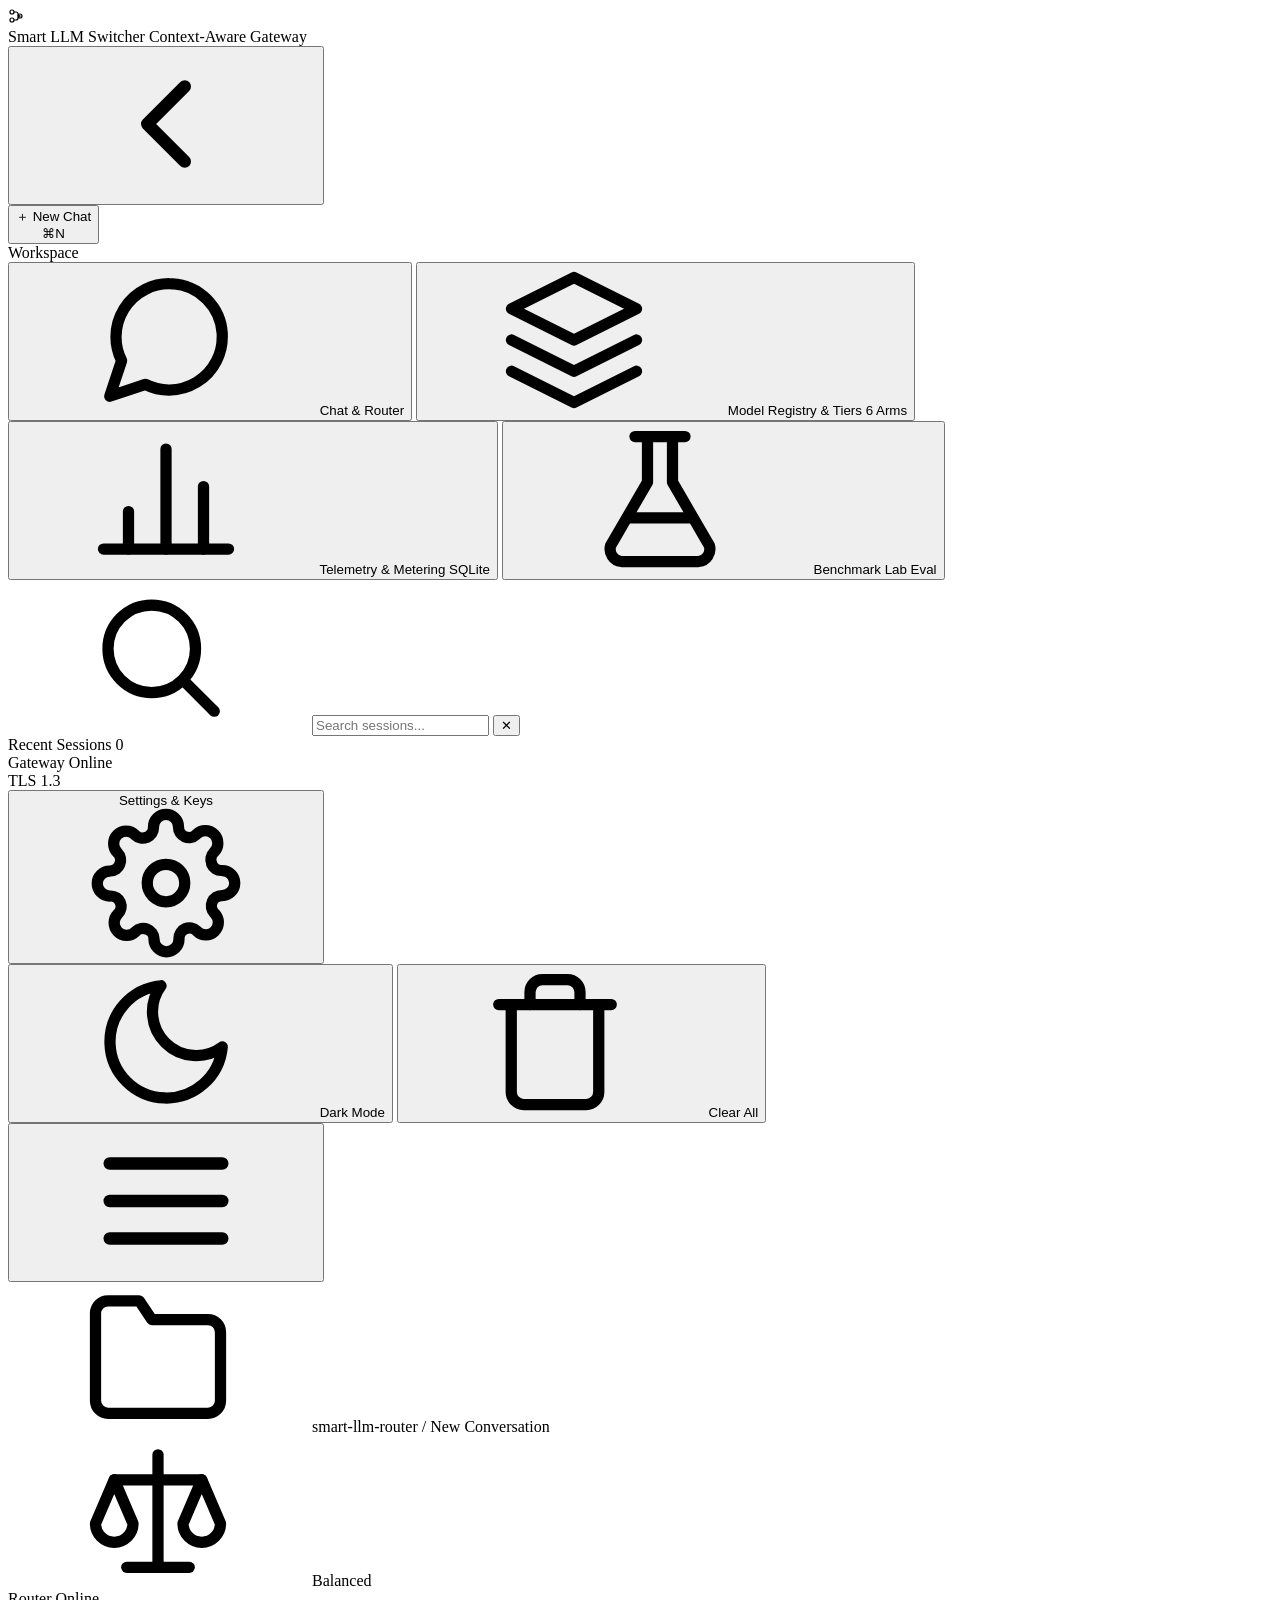
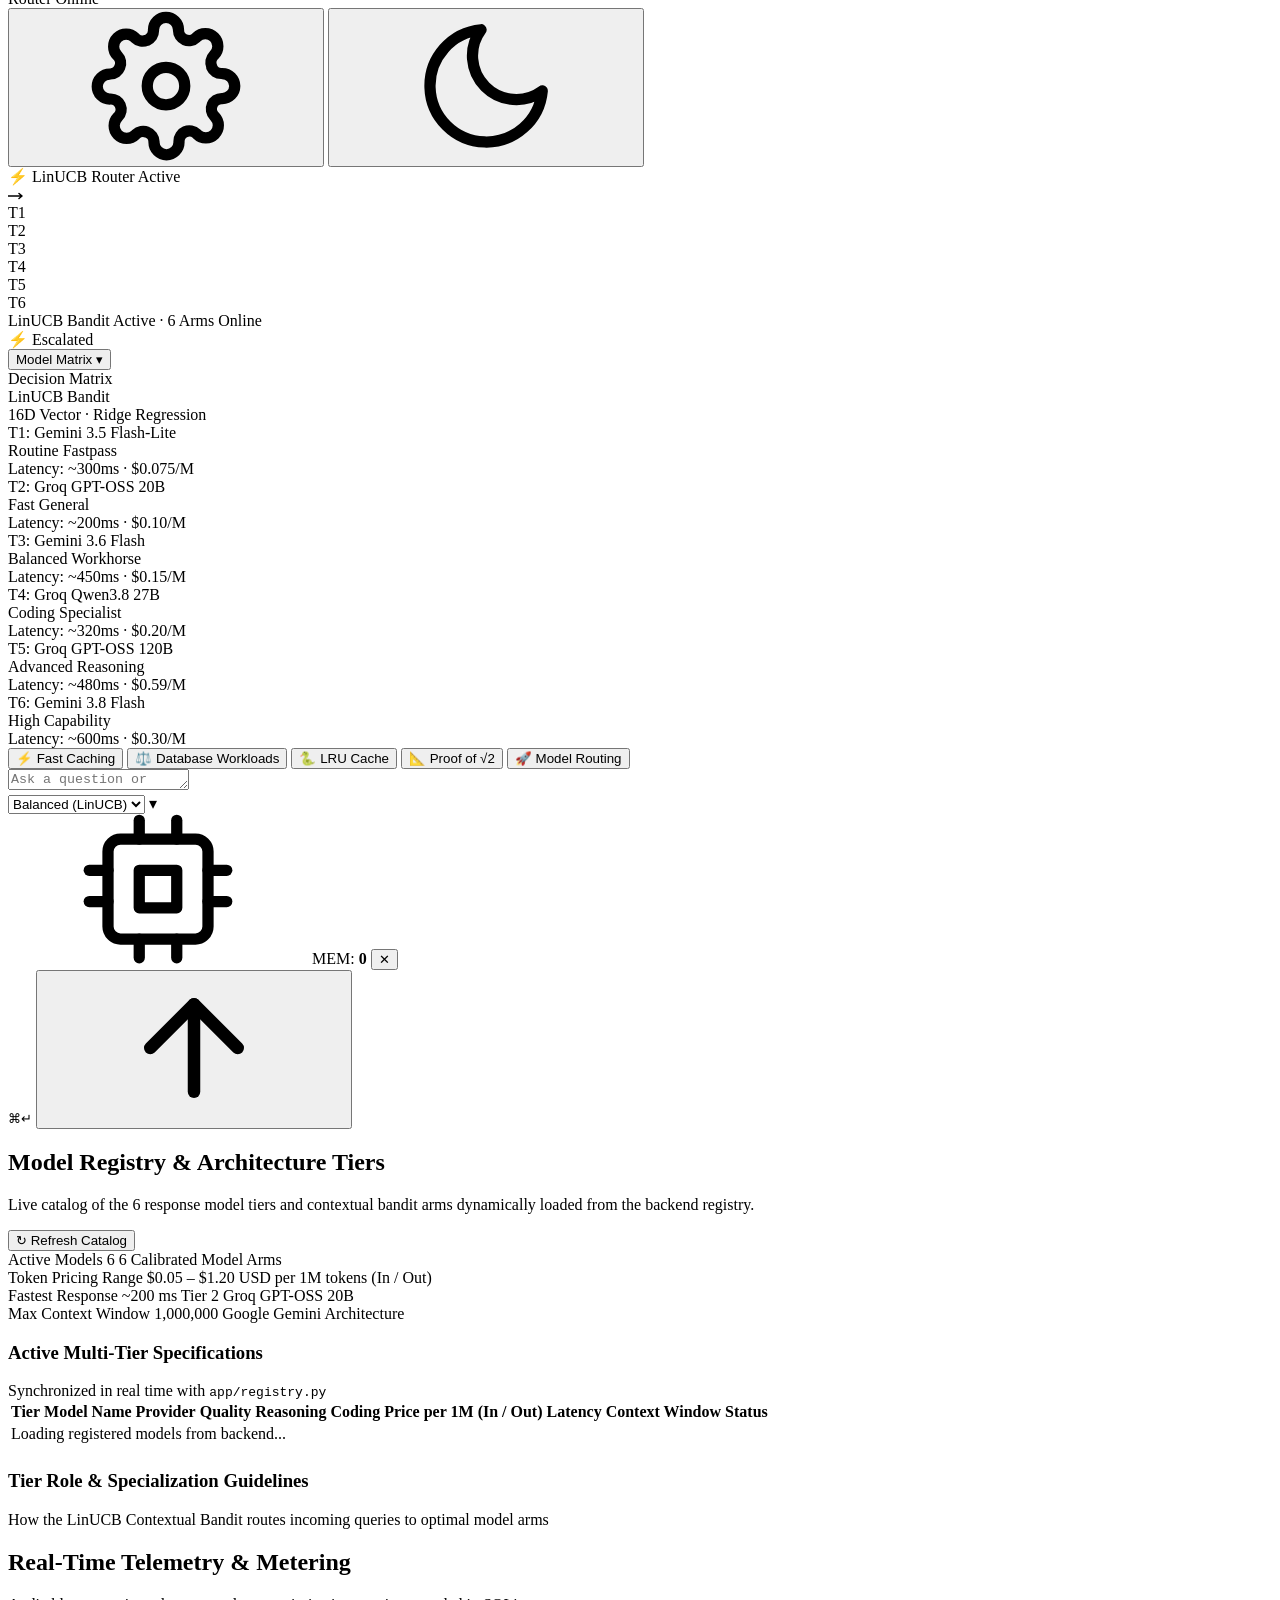
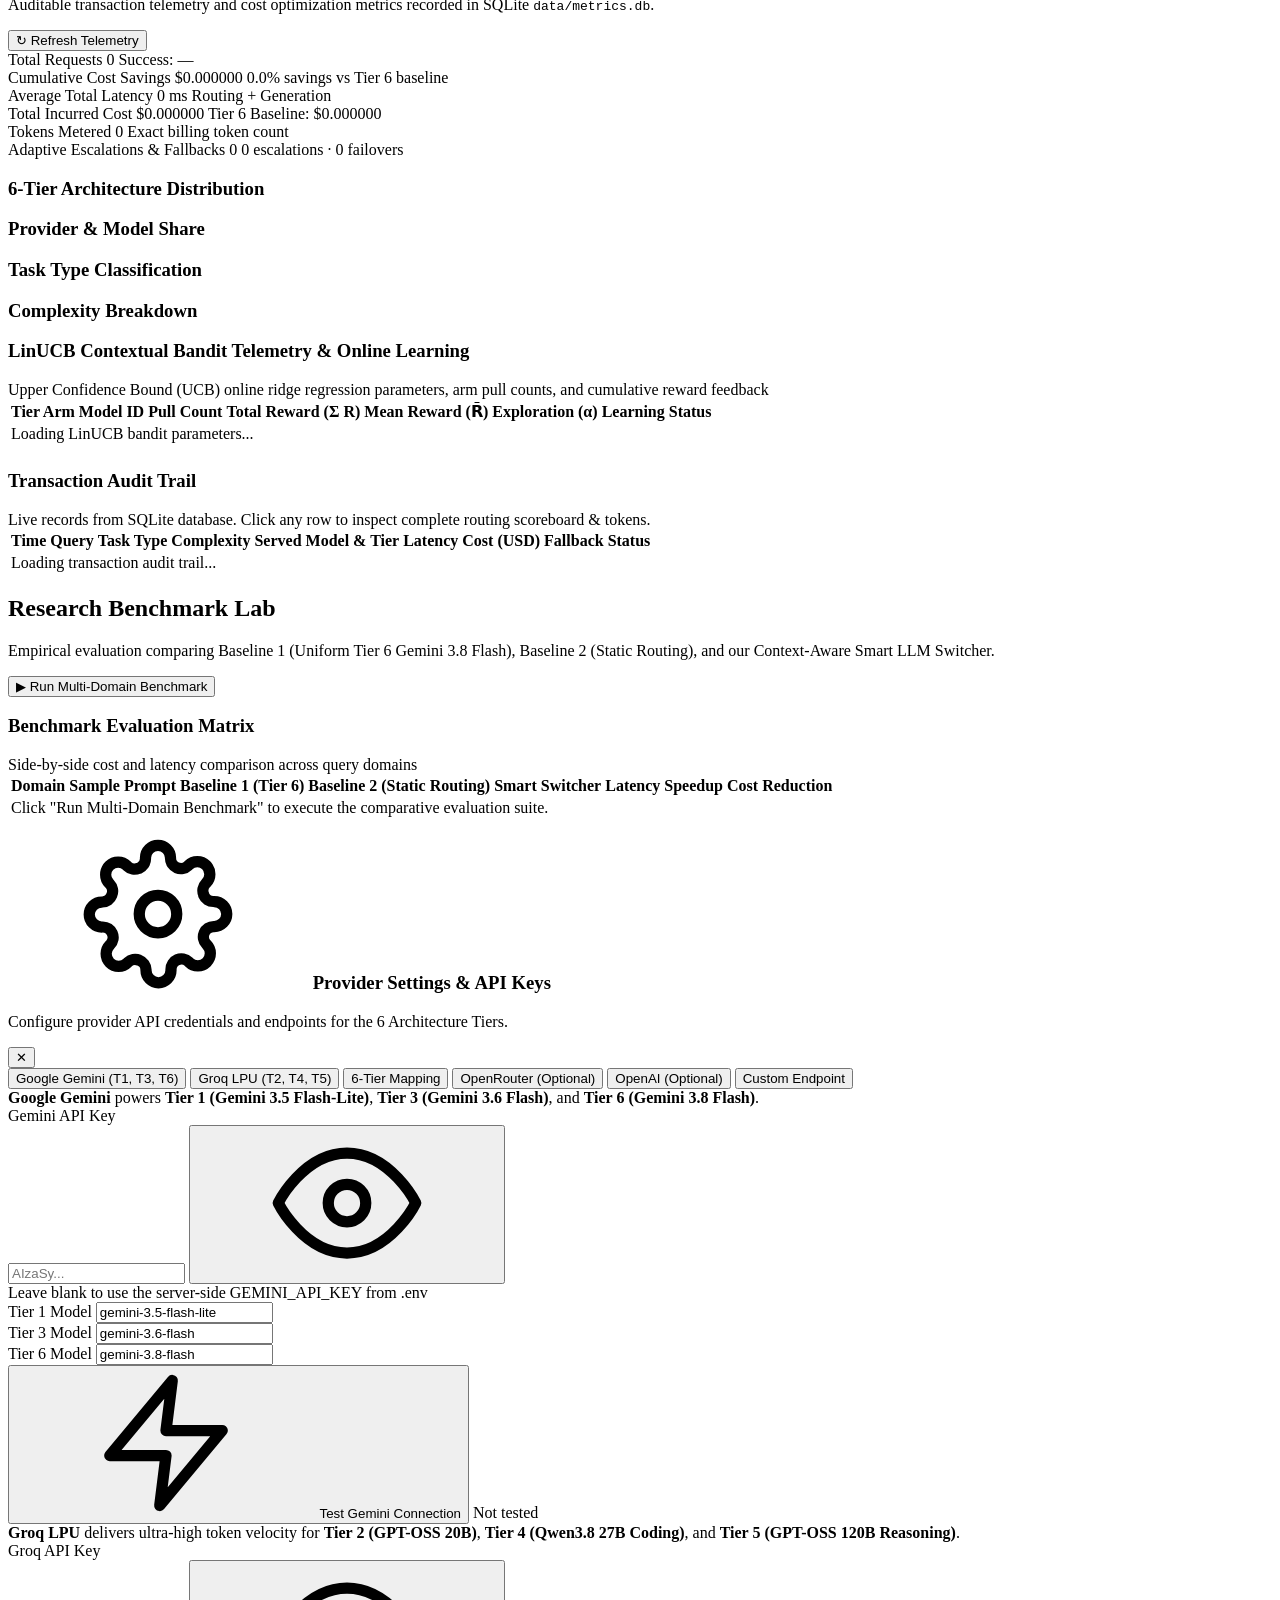
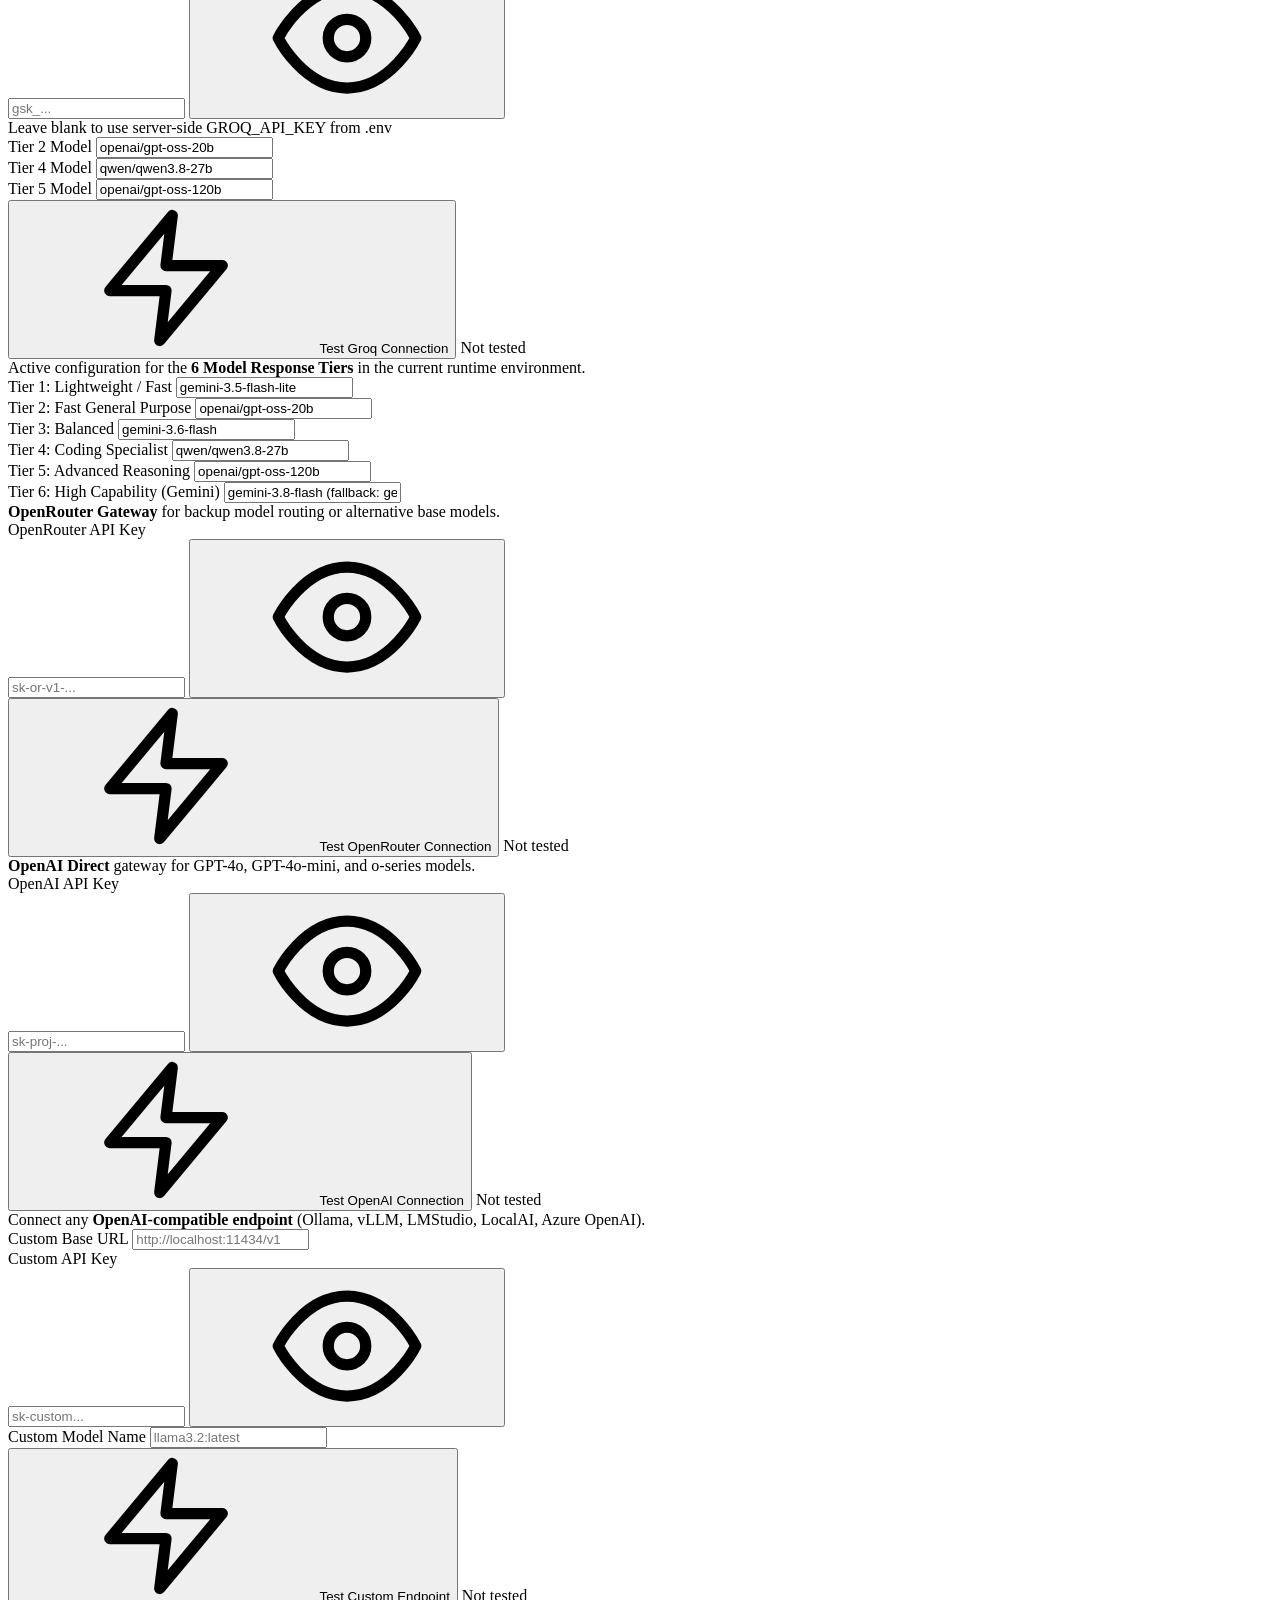
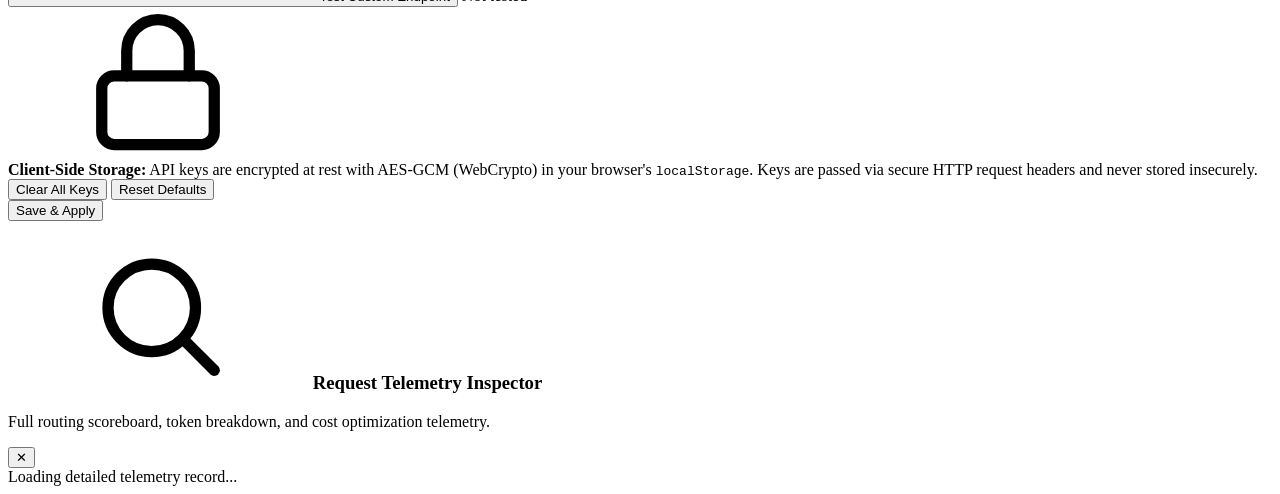
==== commit be366594: "feat(ui): implement S-Tier obsidian frontend redesign and 10-round multi-agent optimizations - Visua" ====
--- a/frontend/index.html
+++ b/frontend/index.html
@@ -171,24 +171,17 @@
     <!-- ============================================================ -->
     <!-- 1. J.A.R.V.I.S. CYBER-ENHANCED HUD SIDEBAR                    -->
     <!-- ============================================================ -->
-    <aside class="sidebar hud-panel" id="sidebar">
+    <aside class="sidebar" id="sidebar">
       
-      <!-- Brand & Version Header with Animated Arc Reactor -->
+      <!-- Brand & Version Header -->
       <div class="sidebar-header">
         <div class="brand">
-          <div class="logo-icon arc-reactor-badge" title="Smart LLM Switcher Core">
-            <svg class="arc-reactor-svg" viewBox="0 0 36 36" fill="none">
-              <circle cx="18" cy="18" r="16" stroke="rgba(0, 240, 255, 0.25)" stroke-width="1.2" stroke-dasharray="4 2"/>
-              <circle cx="18" cy="18" r="12" stroke="#00f0ff" stroke-width="1.5" class="arc-spin-ring"/>
-              <circle cx="18" cy="18" r="7" stroke="#00ff66" stroke-width="1" stroke-dasharray="3 1.5" class="arc-spin-inner"/>
-              <circle cx="18" cy="18" r="3.5" fill="#00f0ff" class="arc-core-pulse"/>
-            </svg>
+          <div class="logo-icon" title="Smart LLM Switcher">
+            <svg class="icon-sym" aria-hidden="true" style="width:16px;height:16px;"><use href="#i-node-switch"/></svg>
           </div>
           <div class="brand-text">
-            <div class="brand-title-row">
-              <span class="brand-title">Smart LLM Switcher</span>
-            </div>
-            <span class="brand-tagline">COST &amp; PERFORMANCE GATEWAY</span>
+            <span class="brand-title">Smart LLM Switcher</span>
+            <span class="brand-tagline">Context-Aware Gateway</span>
           </div>
         </div>
         <button class="btn-icon sidebar-collapse-btn" id="sidebar-collapse-btn" title="Collapse Sidebar [Ctrl+B]" aria-label="Collapse Sidebar">
@@ -196,47 +189,38 @@
         </button>
       </div>
 
-      <!-- Action: New Conversation High-Tech Cyber Badge -->
+      <!-- Action: New Conversation -->
       <div class="sidebar-actions">
-        <button class="btn-new-chat hud-action-badge" id="new-chat-btn" title="Start a new chat session [Ctrl+N]">
-          <span class="cyber-bracket">[</span>
-          <span class="plus-icon">＋</span>
-          <span class="btn-text">NEW CONVERSATION</span>
-          <span class="kbd-badge">/</span>
-          <span class="cyber-bracket">]</span>
+        <button class="btn-new-chat" id="new-chat-btn" title="Start a new chat session [Ctrl+N]">
+          <div class="btn-new-chat-left">
+            <span class="plus-icon">＋</span>
+            <span class="btn-text">New Chat</span>
+          </div>
+          <span class="kbd-badge">⌘N</span>
         </button>
       </div>
 
-      <!-- Navigation Views with Live Virtual Scanning Waveform -->
+      <!-- Navigation Views -->
       <div class="sidebar-nav-section">
-        <div class="nav-section-label">WORKSPACE TELEMETRY</div>
+        <div class="nav-section-label">Workspace</div>
         <button class="sidebar-nav-item active" id="nav-chat-btn" data-view="chat">
           <span class="nav-icon"><svg class="icon-sym" aria-hidden="true"><use href="#i-chat"/></svg></span>
           <span class="nav-text">Chat &amp; Router</span>
-          <!-- Live Animated Audio / Voice Scanning Waveform -->
-          <div class="hud-audio-waveform" title="Neural Interface Online">
-            <span class="wf-bar bar-1"></span>
-            <span class="wf-bar bar-2"></span>
-            <span class="wf-bar bar-3"></span>
-            <span class="wf-bar bar-4"></span>
-            <span class="wf-bar bar-5"></span>
-          </div>
-          <span class="nav-badge pulse">LIVE</span>
         </button>
         <button class="sidebar-nav-item" id="nav-registry-btn" data-view="registry">
           <span class="nav-icon"><svg class="icon-sym" aria-hidden="true"><use href="#i-layers"/></svg></span>
           <span class="nav-text">Model Registry &amp; Tiers</span>
-          <span class="nav-subtag">6 ARMS</span>
+          <span class="nav-subtag">6 Arms</span>
         </button>
         <button class="sidebar-nav-item" id="nav-dashboard-btn" data-view="dashboard">
           <span class="nav-icon"><svg class="icon-sym" aria-hidden="true"><use href="#i-chart"/></svg></span>
           <span class="nav-text">Telemetry &amp; Metering</span>
-          <span class="nav-subtag">SQLITE</span>
+          <span class="nav-subtag">SQLite</span>
         </button>
         <button class="sidebar-nav-item" id="nav-benchmark-btn" data-view="benchmark">
           <span class="nav-icon"><svg class="icon-sym" aria-hidden="true"><use href="#i-flask"/></svg></span>
           <span class="nav-text">Benchmark Lab</span>
-          <span class="nav-subtag">EVAL</span>
+          <span class="nav-subtag">Eval</span>
         </button>
       </div>
 
@@ -244,7 +228,7 @@
       <div class="sidebar-search">
         <div class="search-input-wrap">
           <span class="search-icon"><svg class="icon-sym" aria-hidden="true"><use href="#i-search"/></svg></span>
-          <input type="text" id="session-search-input" placeholder="SEARCH DIRECTIVES..." autocomplete="off" />
+          <input type="text" id="session-search-input" placeholder="Search sessions..." autocomplete="off" />
           <button class="btn-clear-search hidden" id="clear-search-btn" title="Clear search">✕</button>
         </div>
       </div>
@@ -252,7 +236,7 @@
       <!-- Scrollable Conversation Sessions List -->
       <div class="sidebar-sessions-section">
         <div class="sessions-label-row">
-          <span class="sessions-label">SESSION ARCHIVE</span>
+          <span class="sessions-label">Recent Sessions</span>
           <span class="sessions-count" id="sessions-count-badge">0</span>
         </div>
         <div class="session-list" id="session-list">
@@ -265,12 +249,9 @@
         <div class="sidebar-telemetry-status">
           <div class="telemetry-status-row">
             <span class="telemetry-beacon online"></span>
-            <span class="telemetry-label">SYSTEM ONLINE</span>
-            <span class="telemetry-grid-pattern"></span>
+            <span class="telemetry-label">Gateway Online</span>
           </div>
           <div class="telemetry-status-row">
-            <span class="telemetry-beacon secure"></span>
-            <span class="telemetry-label">SECURE CONNECT</span>
             <span class="telemetry-val">TLS 1.3</span>
           </div>
         </div>
@@ -292,8 +273,7 @@
             <span class="tool-text">Clear All</span>
           </button>
         </div>
-      </div>
-    </aside>
+      </div></aside>
 
     <!-- Sidebar Backdrop for Mobile -->
     <div class="sidebar-backdrop" id="sidebar-backdrop"></div>
@@ -321,18 +301,17 @@
           <!-- Strategy Pill Selector -->
           <div class="strategy-badge-pill" id="header-strategy-badge" title="Active Routing Strategy">
             <span class="pill-icon"><svg class="icon-sym" aria-hidden="true"><use href="#i-scale"/></svg></span>
-            <span class="pill-label">MODE: BALANCED</span>
+            <span class="pill-label">Balanced</span>
           </div>
           <!-- Real-Time Router Online Status -->
           <div class="engine-status-pill" id="engine-status-badge" title="Provider Connectivity &amp; Routing Engine">
             <span class="status-pulse-dot"></span>
-            <span class="status-text" id="engine-status-text">ROUTER: SECURE REAL-API</span>
+            <span class="status-text" id="engine-status-text">Router Online</span>
           </div>
           <!-- Quick Header Tools -->
           <button class="btn-icon header-tool-btn" id="header-settings-btn" title="Settings &amp; API Keys"><svg class="icon-sym" aria-hidden="true"><use href="#i-gear"/></svg></button>
           <button class="btn-icon header-tool-btn" id="header-theme-btn" title="Toggle Theme"><svg class="icon-sym" aria-hidden="true"><use href="#i-moon"/></svg></button>
-        </div>
-      </header>
+        </div></header>
 
       <!-- View Containers Wrapper -->
       <div class="views-wrapper">
@@ -345,23 +324,19 @@
             
             <!-- DIGITAL HUD TELEMETRY & ROUTING RIBBON (TOP STREAM) -->
             <div class="architecture-ribbon" id="architecture-pipeline-card">
-              <!-- Corner Brackets -->
-              <span class="hud-corner tl"></span>
-              <span class="hud-corner tr"></span>
-              
               <div class="ribbon-bar">
                 
                 <!-- Topology Flow Nodes -->
                 <div class="topology-nodes-group">
                   <div class="topology-node analyzer" id="pnode-analyzer" title="Feature Extractor &amp; LinUCB Contextual Bandit Router">
                     <span class="top-node-icon">⚡</span>
-                    <span class="top-node-label">DECISION MATRIX</span>
-                    <span class="top-node-model" id="pnode-analyzer-state">ROUTER: ACTIVE</span>
+                    <span class="top-node-label">LinUCB</span>
+                    <span class="top-node-model" id="pnode-analyzer-state">Router Active</span>
                   </div>
 
                   <div class="topology-connector" id="pipeline-flow-connector" title="Dynamic Routing Pipeline">
-                    <svg class="conn-svg" width="24" height="10" viewBox="0 0 24 10" fill="none">
-                      <path d="M0 5h18m-4-3l4 3-4 3" stroke="#00f0ff" stroke-width="1.6" stroke-linecap="round" stroke-linejoin="round"/>
+                    <svg class="conn-svg" width="20" height="8" viewBox="0 0 20 8" fill="none">
+                      <path d="M0 4h14m-3-2.5l3 2.5-3 2.5" stroke="currentColor" stroke-width="1.5" stroke-linecap="round" stroke-linejoin="round"/>
                     </svg>
                   </div>
 
@@ -390,93 +365,78 @@
                 <!-- Live Telemetry Status Pill -->
                 <div class="ribbon-status-group">
                   <span class="status-indicator-dot" id="pipeline-status-dot"></span>
-                  <span class="ribbon-status-msg" id="pipeline-status-msg">LINUCB BANDIT ACTIVE · 6 ARMS ONLINE · POOL KEEP-ALIVE ENGAGED</span>
+                  <span class="ribbon-status-msg" id="pipeline-status-msg">LinUCB Bandit Active · 6 Arms Online</span>
                   <div class="escalation-indicator-pill hidden" id="pipeline-escalation-pill">
                     <span class="esc-icon">⚡</span>
-                    <span class="esc-text" id="pipeline-escalation-text">ESCALATED</span>
+                    <span class="esc-text" id="pipeline-escalation-text">Escalated</span>
                   </div>
                 </div>
 
                 <!-- Architecture Overview Toggle Button -->
                 <div class="ribbon-actions">
                   <button type="button" class="btn-ribbon-toggle" id="ribbon-toggle-btn" title="Toggle 6-Tier Architecture Overview">
-                    <span>ACTIVE NODE MATRIX</span>
+                    <span>Model Matrix</span>
                     <span class="toggle-arrow" id="ribbon-toggle-arrow">▾</span>
                   </button>
                 </div>
               </div>
 
-              <!-- Collapsible Tiers Drawer (Holographic "Active Node" Pipeline Matrix) -->
+              <!-- Collapsible Tiers Drawer -->
               <div class="ribbon-drawer collapsed" id="ribbon-drawer">
                 <div class="drawer-detail-grid">
                   <!-- Decision Matrix Hub -->
                   <div class="drawer-tier-spec decision-hub">
-                    <span class="hud-corner tl"></span>
-                    <span class="hud-corner tr"></span>
-                    <span class="hud-corner bl"></span>
-                    <span class="hud-corner br"></span>
-                    <div class="dts-tag">DECISION MATRIX</div>
+                    <div class="dts-tag">Decision Matrix</div>
                     <div class="dts-name">LinUCB Bandit</div>
-                    <div class="dts-wave-container">
-                      <svg class="dts-wave-svg" viewBox="0 0 100 20">
-                        <path d="M0 10 Q 15 2, 30 10 T 60 10 T 90 10 L 100 10" fill="none" stroke="#00f0ff" stroke-width="1.5" class="dts-wave-path"/>
-                      </svg>
-                    </div>
-                    <div class="dts-telemetry">16D VECTOR • RIDGE REGRESSION</div>
+                    <div class="dts-telemetry">16D Vector · Ridge Regression</div>
                   </div>
 
                   <!-- T1 Node -->
                   <div class="drawer-tier-spec">
-                    <span class="hud-corner tl"></span><span class="hud-corner tr"></span>
-                    <div class="dts-tag t1">T1: GEMINI 3.5 FLASH-LITE</div>
-                    <div class="dts-name">ROUTINE FASTPASS</div>
+                    <div class="dts-tag t1">T1: Gemini 3.5 Flash-Lite</div>
+                    <div class="dts-name">Routine Fastpass</div>
                     <div class="dts-meter"><div class="meter-fill t1" style="width: 85%;"></div></div>
-                    <div class="dts-telemetry">LATENCY: ~300ms • $0.075/M</div>
+                    <div class="dts-telemetry">Latency: ~300ms · $0.075/M</div>
                   </div>
 
                   <!-- T2 Node -->
                   <div class="drawer-tier-spec">
-                    <span class="hud-corner tl"></span><span class="hud-corner tr"></span>
-                    <div class="dts-tag t2">T2: GROQ GPT-OSS 20B</div>
-                    <div class="dts-name">FAST GENERAL</div>
+                    <div class="dts-tag t2">T2: Groq GPT-OSS 20B</div>
+                    <div class="dts-name">Fast General</div>
                     <div class="dts-meter"><div class="meter-fill t2" style="width: 95%;"></div></div>
-                    <div class="dts-telemetry">LATENCY: ~200ms • $0.10/M</div>
+                    <div class="dts-telemetry">Latency: ~200ms · $0.10/M</div>
                   </div>
 
                   <!-- T3 Node -->
                   <div class="drawer-tier-spec">
-                    <span class="hud-corner tl"></span><span class="hud-corner tr"></span>
-                    <div class="dts-tag t3">T3: GEMINI 3.6 FLASH</div>
-                    <div class="dts-name">BALANCED WORKHORSE</div>
+                    <div class="dts-tag t3">T3: Gemini 3.6 Flash</div>
+                    <div class="dts-name">Balanced Workhorse</div>
                     <div class="dts-meter"><div class="meter-fill t3" style="width: 78%;"></div></div>
-                    <div class="dts-telemetry">LATENCY: ~450ms • $0.15/M</div>
+                    <div class="dts-telemetry">Latency: ~450ms · $0.15/M</div>
                   </div>
 
                   <!-- T4 Node -->
                   <div class="drawer-tier-spec">
-                    <span class="hud-corner tl"></span><span class="hud-corner tr"></span>
-                    <div class="dts-tag t4">T4: GROQ QWEN3.8 27B</div>
-                    <div class="dts-name">CODING SPECIALIST</div>
+                    <div class="dts-tag t4">T4: Groq Qwen3.8 27B</div>
+                    <div class="dts-name">Coding Specialist</div>
                     <div class="dts-meter"><div class="meter-fill t4" style="width: 92%;"></div></div>
-                    <div class="dts-telemetry">LATENCY: ~320ms • $0.20/M</div>
+                    <div class="dts-telemetry">Latency: ~320ms · $0.20/M</div>
                   </div>
 
                   <!-- T5 Node -->
                   <div class="drawer-tier-spec">
-                    <span class="hud-corner tl"></span><span class="hud-corner tr"></span>
-                    <div class="dts-tag t5">T5: GROQ GPT-OSS 120B</div>
-                    <div class="dts-name">ADVANCED REASONING</div>
+                    <div class="dts-tag t5">T5: Groq GPT-OSS 120B</div>
+                    <div class="dts-name">Advanced Reasoning</div>
                     <div class="dts-meter"><div class="meter-fill t5" style="width: 90%;"></div></div>
-                    <div class="dts-telemetry">LATENCY: ~480ms • $0.59/M</div>
+                    <div class="dts-telemetry">Latency: ~480ms · $0.59/M</div>
                   </div>
 
                   <!-- T6 Node -->
                   <div class="drawer-tier-spec">
-                    <span class="hud-corner tl"></span><span class="hud-corner tr"></span>
-                    <div class="dts-tag t6">T6: GEMINI 3.8 FLASH</div>
-                    <div class="dts-name">HIGH CAPABILITY</div>
+                    <div class="dts-tag t6">T6: Gemini 3.8 Flash</div>
+                    <div class="dts-name">High Capability</div>
                     <div class="dts-meter"><div class="meter-fill t6" style="width: 70%;"></div></div>
-                    <div class="dts-telemetry">LATENCY: ~600ms • $0.30/M</div>
+                    <div class="dts-telemetry">Latency: ~600ms · $0.30/M</div>
                   </div>
                 </div>
               </div>
@@ -490,114 +450,76 @@
             <!-- Permanently Anchored Cybernetic Input Dock -->
             <div class="composer-container">
               
-              <!-- Quick Action Tag Pills as Active Data Circuits -->
+              <!-- Quick Action Suggestion Chips -->
               <div class="composer-quick-chips" id="composer-quick-chips">
-                <button type="button" class="composer-chip hud-circuit-pill" data-query="Summarize the primary benefits of semantic caching in 2 bullet points." title="Summarize the primary benefits of semantic caching in 2 bullet points.">
-                  <span class="chip-circuit-pin"></span>
-                  <span class="chip-icon">✦</span>
-                  <span class="chip-text">Caching</span>
+                <button type="button" class="composer-chip" data-query="Summarize the primary benefits of semantic caching in 2 bullet points." title="Summarize the primary benefits of semantic caching in 2 bullet points.">
+                  <span class="chip-icon">⚡</span>
+                  <span class="chip-text">Fast Caching</span>
                 </button>
-                <button type="button" class="composer-chip hud-circuit-pill" data-query="Compare relational databases and document stores for high-throughput write workloads." title="Compare relational databases and document stores for high-throughput write workloads.">
-                  <span class="chip-circuit-pin"></span>
+                <button type="button" class="composer-chip" data-query="Compare relational databases and document stores for high-throughput write workloads." title="Compare relational databases and document stores for high-throughput write workloads.">
                   <span class="chip-icon">⚖️</span>
-                  <span class="chip-text">Relational vs NoSQL</span>
+                  <span class="chip-text">Database Workloads</span>
                 </button>
-                <button type="button" class="composer-chip hud-circuit-pill" data-query="Write a thread-safe Python implementation of an LRU Cache with TTL expiration." title="Write a thread-safe Python implementation of an LRU Cache with TTL expiration.">
-                  <span class="chip-circuit-pin"></span>
-                  <span class="chip-icon">🔄</span>
-                  <span class="chip-text">LRU</span>
+                <button type="button" class="composer-chip" data-query="Write a thread-safe Python implementation of an LRU Cache with TTL expiration." title="Write a thread-safe Python implementation of an LRU Cache with TTL expiration.">
+                  <span class="chip-icon">🐍</span>
+                  <span class="chip-text">LRU Cache</span>
                 </button>
-                <button type="button" class="composer-chip hud-circuit-pill" data-query="Prove that the square root of 2 is irrational and analyze its algebraic implications." title="Prove that the square root of 2 is irrational and analyze its algebraic implications.">
-                  <span class="chip-circuit-pin"></span>
-                  <span class="chip-icon">📝</span>
-                  <span class="chip-text">√2</span>
+                <button type="button" class="composer-chip" data-query="Prove that the square root of 2 is irrational and analyze its algebraic implications." title="Prove that the square root of 2 is irrational and analyze its algebraic implications.">
+                  <span class="chip-icon">📐</span>
+                  <span class="chip-text">Proof of √2</span>
                 </button>
-                <button type="button" class="composer-chip hud-circuit-pill" data-query="Explain how context-aware LLM switching optimizes API costs and latency." title="Explain how context-aware LLM switching optimizes API costs and latency.">
-                  <span class="chip-circuit-pin"></span>
+                <button type="button" class="composer-chip" data-query="Explain how context-aware LLM switching optimizes API costs and latency." title="Explain how context-aware LLM switching optimizes API costs and latency.">
                   <span class="chip-icon">🚀</span>
-                  <span class="chip-text">Routing</span>
+                  <span class="chip-text">Model Routing</span>
                 </button>
               </div>
 
-              <!-- Cybernetic Terminal Console Input Dock -->
-              <form class="composer-card hud-terminal-dock" id="composer-form">
-                <!-- Tactical Corner Grips -->
-                <span class="hud-corner tl"></span>
-                <span class="hud-corner tr"></span>
-                <span class="hud-corner bl"></span>
-                <span class="hud-corner br"></span>
-                
-                <!-- Textarea Row at Top of Composer Dock -->
+              <!-- Input Dock Card -->
+              <form class="composer-card" id="composer-form">
                 <div class="composer-input-row">
                   <textarea 
                     id="query-input" 
                     class="query-input" 
                     rows="1" 
-                    placeholder="INPUT USER QUERY OR DIRECTIVE... (SHIFT+ENTER TO FORCE EXECUTION)"
+                    placeholder="Ask a question or enter a prompt... (Shift+Enter for newline)"
                     required
                   ></textarea>
                 </div>
 
-                <!-- Integrated Bottom Action Toolbar Inside Composer Dock -->
+                <!-- Integrated Bottom Action Toolbar -->
                 <div class="composer-action-toolbar">
                   <div class="composer-toolbar-left">
                     <div class="strategy-selector-wrapper">
-                      <!-- Segmented Holographic Matrix Mode Pills -->
-                      <div class="composer-mode-pills" id="composer-mode-pills">
-                        <button type="button" class="composer-mode-pill active" data-mode-id="smart" data-strategy="balanced" title="Smart LinUCB Contextual Bandit Dynamic Routing">
-                          <span class="mode-led"></span>
-                          <span class="mode-pill-label">Smart LinUCB</span>
-                        </button>
-                        <button type="button" class="composer-mode-pill" data-mode-id="balanced" data-strategy="balanced" title="Balanced Cost &amp; Capability Tradeoff">
-                          <span class="mode-led"></span>
-                          <span class="mode-pill-label">Balanced</span>
-                        </button>
-                        <button type="button" class="composer-mode-pill" data-mode-id="lowest_cost" data-strategy="lowest_cost" title="Lowest Cost Optimization Priority">
-                          <span class="mode-led"></span>
-                          <span class="mode-pill-label">Cost</span>
-                        </button>
-                        <button type="button" class="composer-mode-pill" data-mode-id="fastest" data-strategy="fastest" title="Lowest Latency Velocity Priority">
-                          <span class="mode-led"></span>
-                          <span class="mode-pill-label">Fast</span>
-                        </button>
-                        <button type="button" class="composer-mode-pill" data-mode-id="highest_quality" data-strategy="highest_quality" title="Frontier Highest Intelligence Tier">
-                          <span class="mode-led"></span>
-                          <span class="mode-pill-label">Quality</span>
-                        </button>
-                        <button type="button" class="composer-mode-pill" data-mode-id="direct" data-strategy="lowest_cost" title="Direct Gemini Flash-Lite Single-Pass">
-                          <span class="mode-led"></span>
-                          <span class="mode-pill-label">Direct</span>
-                        </button>
+                      <div class="select-styled-wrap">
+                        <select id="strategy-select" class="strategy-select" title="Active Routing Strategy">
+                          <option value="balanced" selected>Balanced (LinUCB)</option>
+                          <option value="lowest_cost">Lowest Cost</option>
+                          <option value="fastest">Fastest Velocity</option>
+                          <option value="highest_quality">Frontier Quality</option>
+                        </select>
+                        <span class="strategy-dropdown-arrow">▾</span>
                       </div>
-
-                      <div class="select-styled-wrap" style="display:none;">
-                        <select id="strategy-select" class="strategy-select" title="Active Routing Strategy">
-                          <option value="balanced" selected>Balanced Strategy</option>
-                          <option value="lowest_cost">Lowest Cost</option>
-                          <option value="fastest">Fastest Response</option>
-                          <option value="highest_quality">Highest Quality</option>
-                        </select>
-                      </div>
+                      <div class="composer-mode-pills" id="composer-mode-pills" style="display:none;"></div>
                     </div>
 
-                    <div class="context-pill hud-memory-pill" id="context-pill" title="Conversation Memory Window">
+                    <div class="context-pill" id="context-pill" title="Conversation Memory Window">
                       <span class="context-icon"><svg class="icon-sym" aria-hidden="true"><use href="#i-cpu"/></svg></span>
-                      <span>MEM: <strong id="context-turn-count">0</strong> TURNS</span>
+                      <span>MEM: <strong id="context-turn-count">0</strong></span>
                       <button type="button" class="btn-clear-context" id="clear-context-btn" title="Reset Conversation Memory" aria-label="Clear Memory">
-                        <svg class="icon-sym" aria-hidden="true"><use href="#i-trash"/></svg>
+                        ✕
                       </button>
                     </div>
                   </div>
 
                   <div class="composer-toolbar-right">
-                    <span class="kbd-hint" id="kbd-shortcut-hint" title="Send message (Enter or Cmd/Ctrl+Enter) · Shift+Enter for newline"><kbd class="kbd-mod">Ctrl</kbd><kbd class="kbd-sym">↵</kbd></span>
-                    <!-- Send / Stop Button (Pulsing Triangular Cyber Trigger) -->
-                    <button type="submit" id="send-stop-btn" class="btn-send-stop hud-trigger-btn" title="EXECUTE DIRECTIVE (Enter)">
-                      <span class="btn-icon-inner" id="send-btn-icon"><span class="hud-triangle-trigger">▲</span></span>
+                    <span class="kbd-hint" id="kbd-shortcut-hint" title="Send message (Enter or Cmd/Ctrl+Enter)"><kbd class="kbd-mod">⌘</kbd><kbd class="kbd-sym">↵</kbd></span>
+                    <button type="submit" id="send-stop-btn" class="btn-send-stop" title="Send Message (Enter)">
+                      <span class="btn-icon-inner" id="send-btn-icon">
+                        <svg class="icon-sym" aria-hidden="true"><use href="#i-arrow-up"/></svg>
+                      </span>
                     </button>
                   </div>
                 </div>
-
               </form>
             </div>
 
@@ -865,17 +787,18 @@
                 <table class="data-table benchmark-table" id="benchmark-table">
                   <thead>
                     <tr>
-                      <th>Query &amp; Domain</th>
-                      <th>Baseline 1 (Uniform Tier 6)</th>
+                      <th>Domain</th>
+                      <th>Sample Prompt</th>
+                      <th>Baseline 1 (Tier 6)</th>
                       <th>Baseline 2 (Static Routing)</th>
-                      <th>Smart LLM Switcher</th>
-                      <th>Cost Savings</th>
-                      <th>Speedup</th>
+                      <th>Smart Switcher</th>
+                      <th>Latency Speedup</th>
+                      <th>Cost Reduction</th>
                     </tr>
                   </thead>
                   <tbody id="benchmark-tbody">
                     <tr>
-                      <td colspan="6" class="empty-state">
+                      <td colspan="7" class="empty-state">
                         Click "Run Multi-Domain Benchmark" to execute the comparative evaluation suite.
                       </td>
                     </tr>
